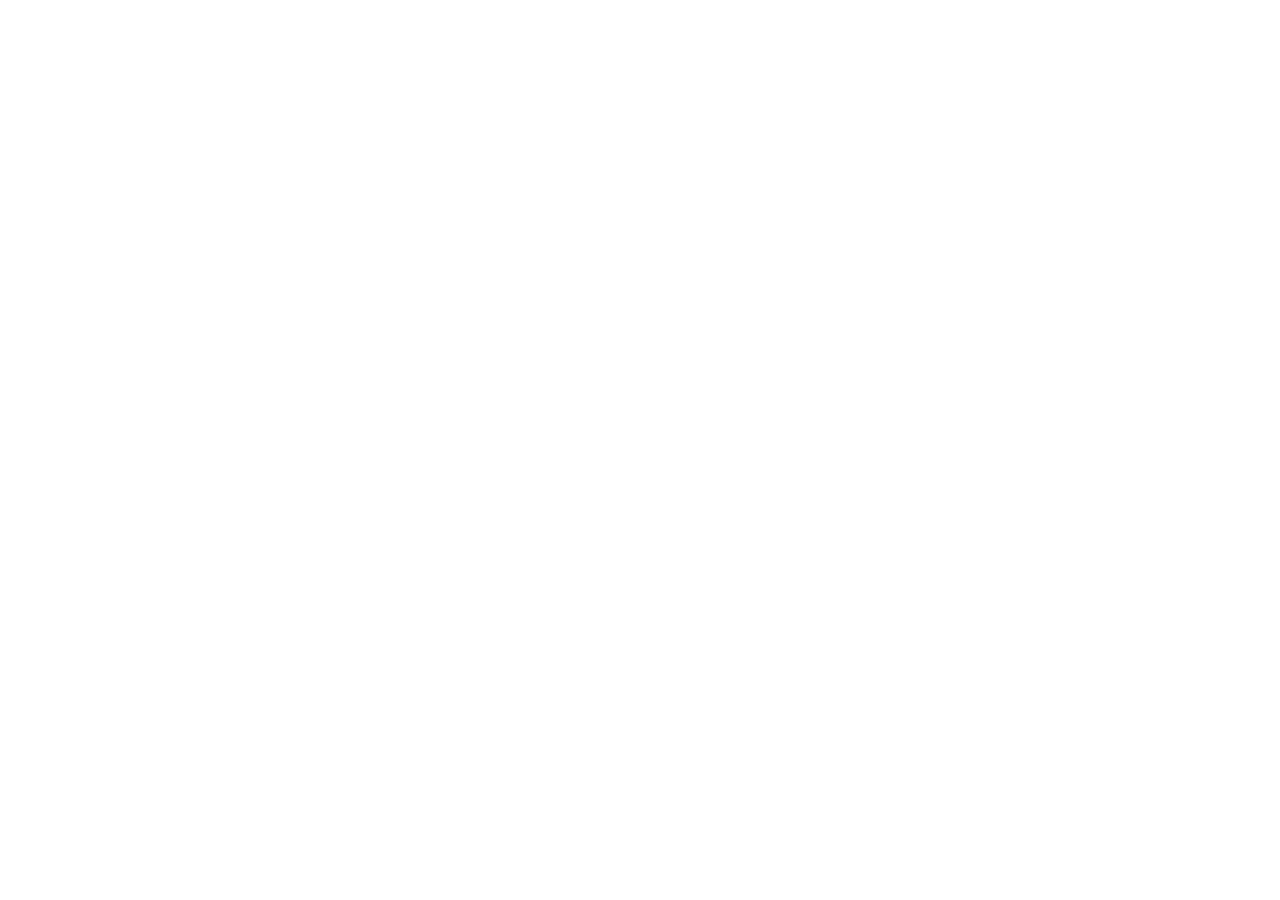
==== index.html @ 12301bc5 "add index.html" ====
<!doctype html>
    <html lang="ar" dir="rtl" class="scroll-smooth">
  <head>
    <meta charset="UTF-8" />
    <link rel="icon" type="image/svg+xml" href="/HomeLine/assets/logo-CUoxk3jf.svg" />
    <meta name="viewport" content="width=device-width, initial-scale=1.0" />
    <title>Home Line</title>
    <script type="module" crossorigin src="/HomeLine/assets/index-BanITbZs.js"></script>
    <link rel="stylesheet" crossorigin href="/HomeLine/assets/index-yZoRGIMb.css">
  </head>
  <body>
    <div id="root"></div>
  </body>
</html>
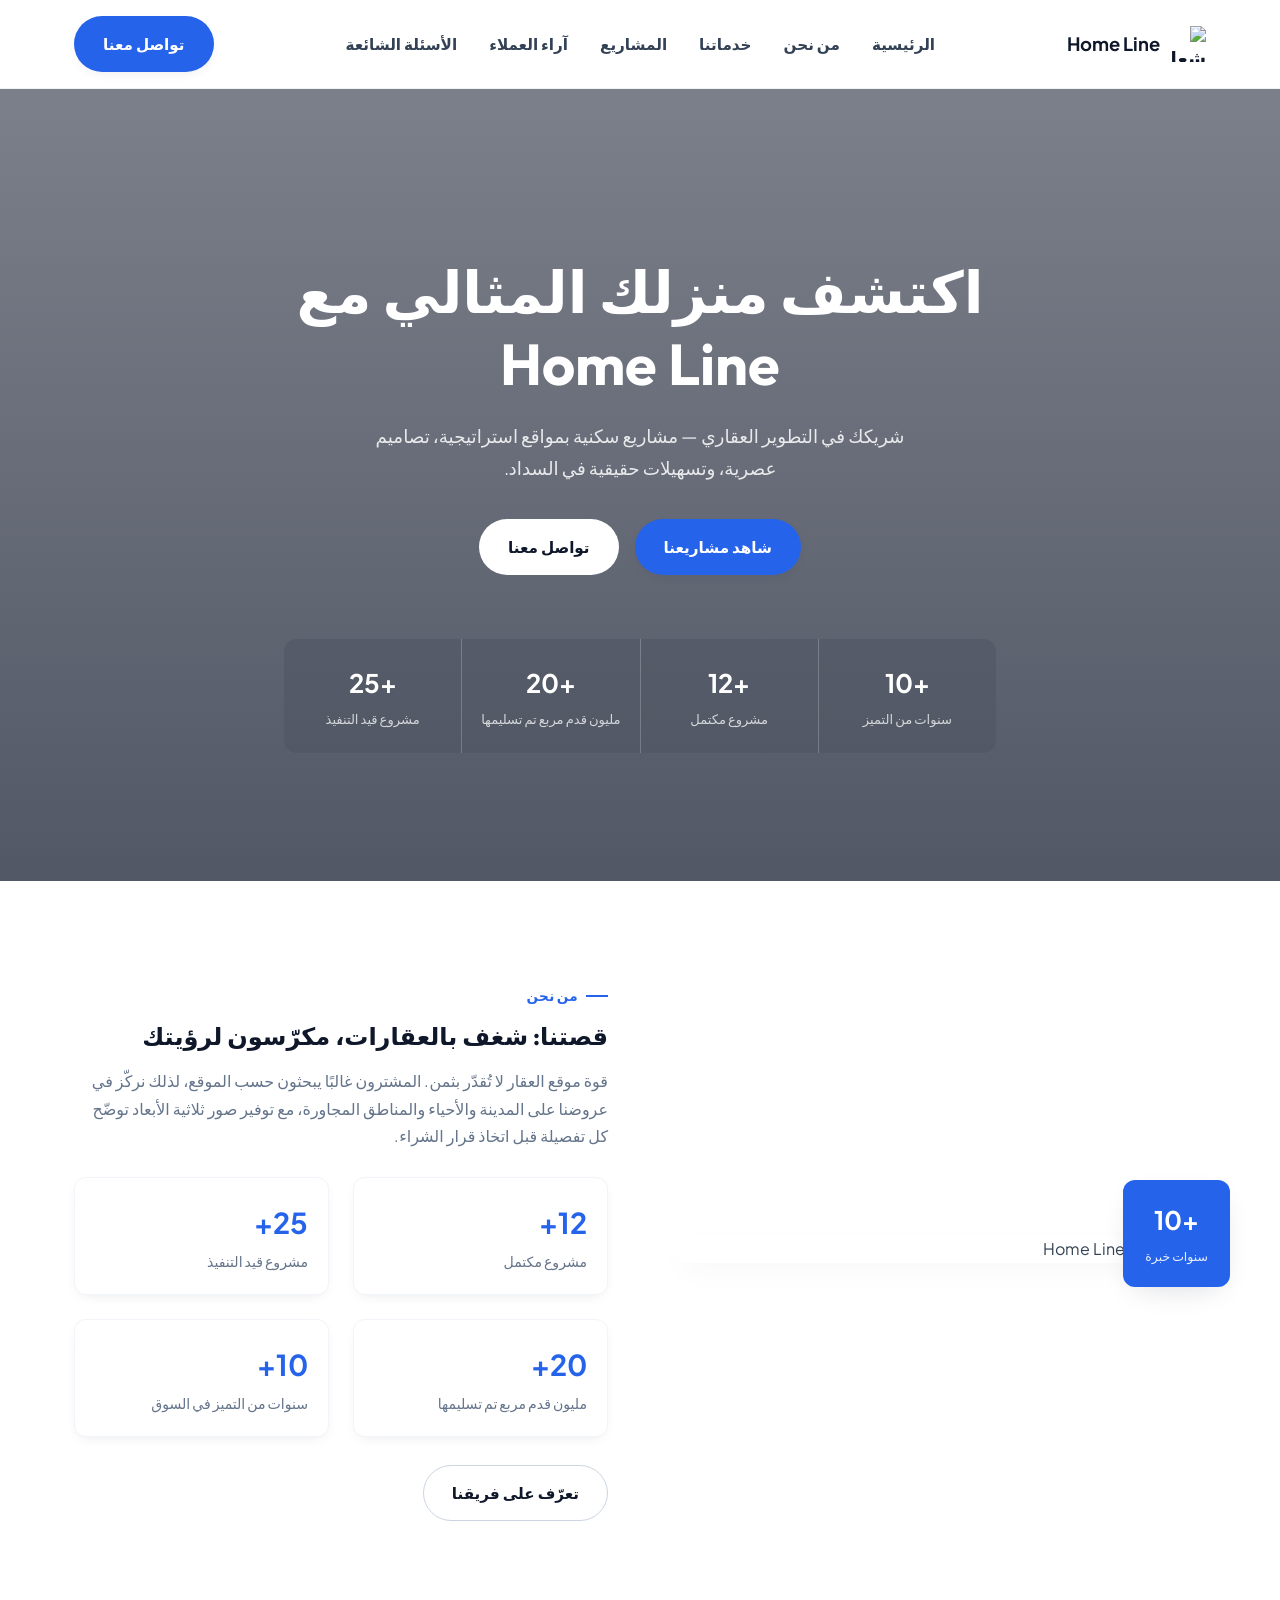
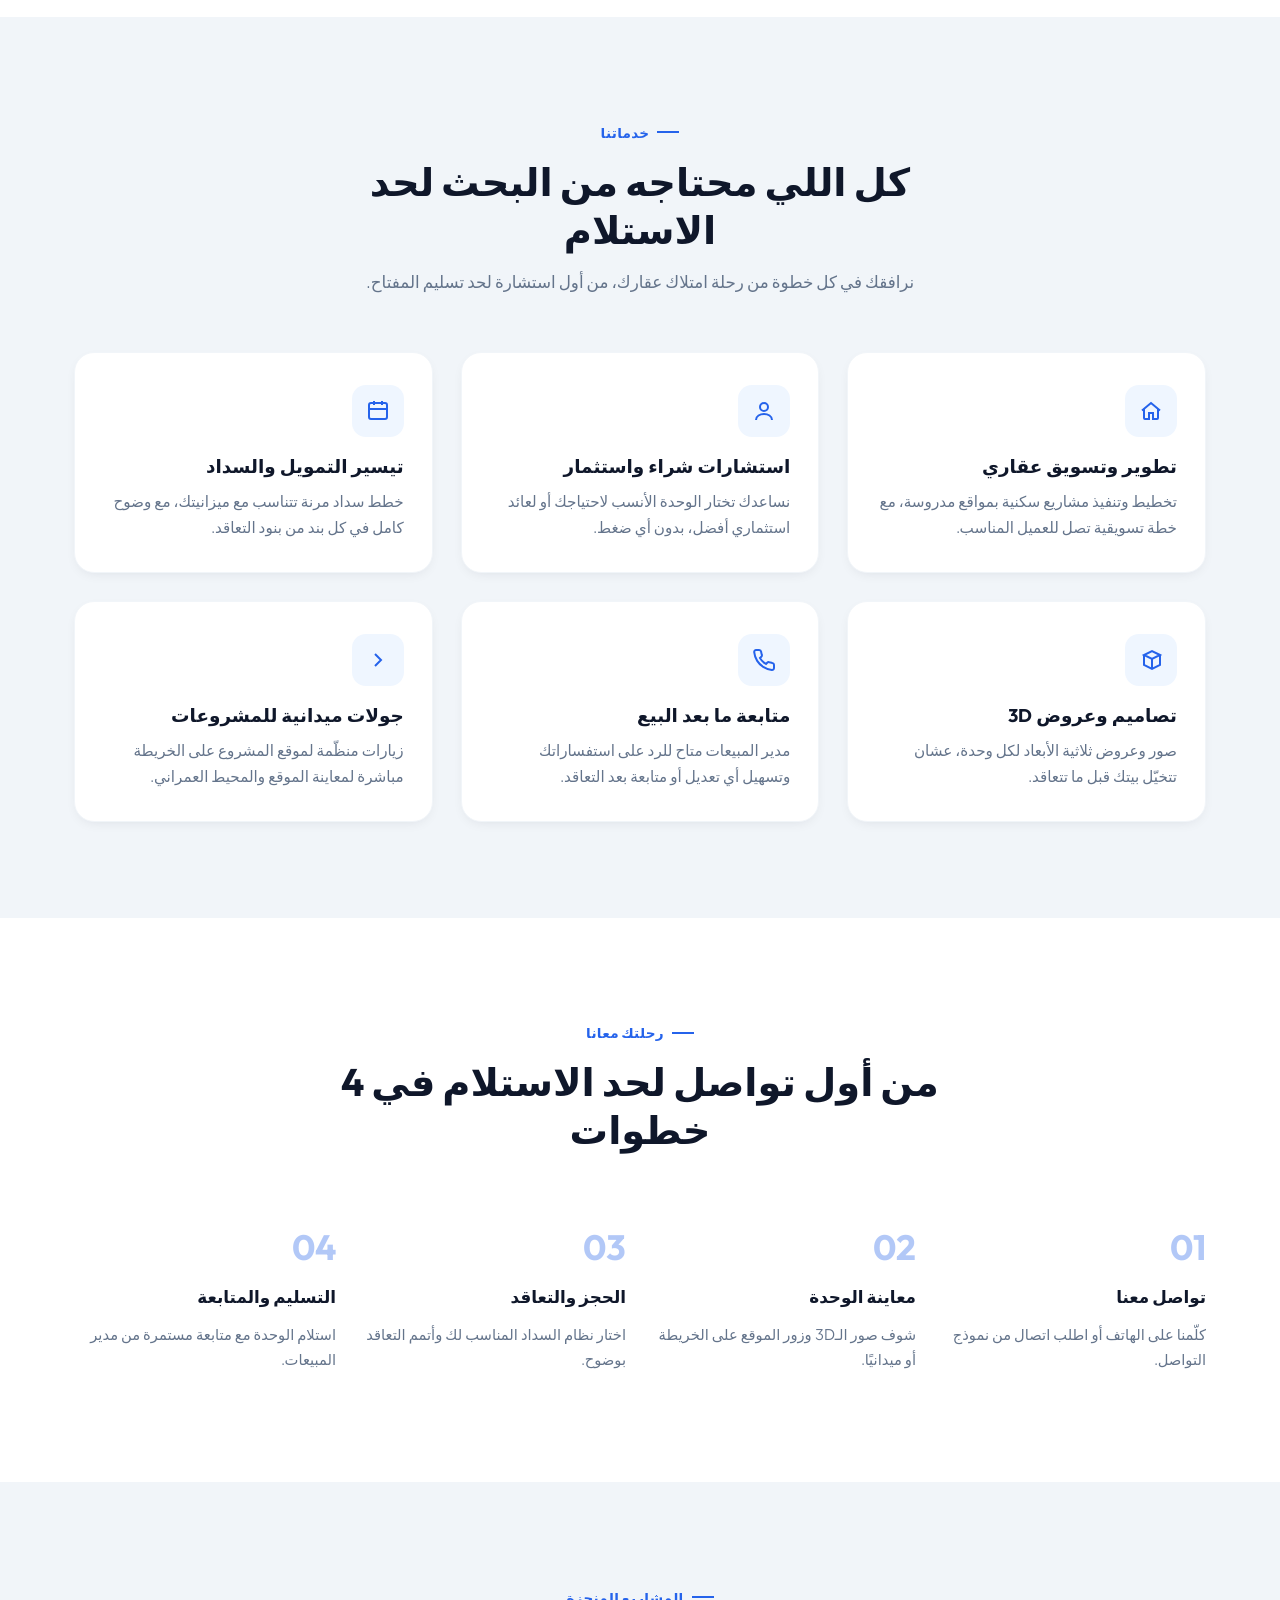
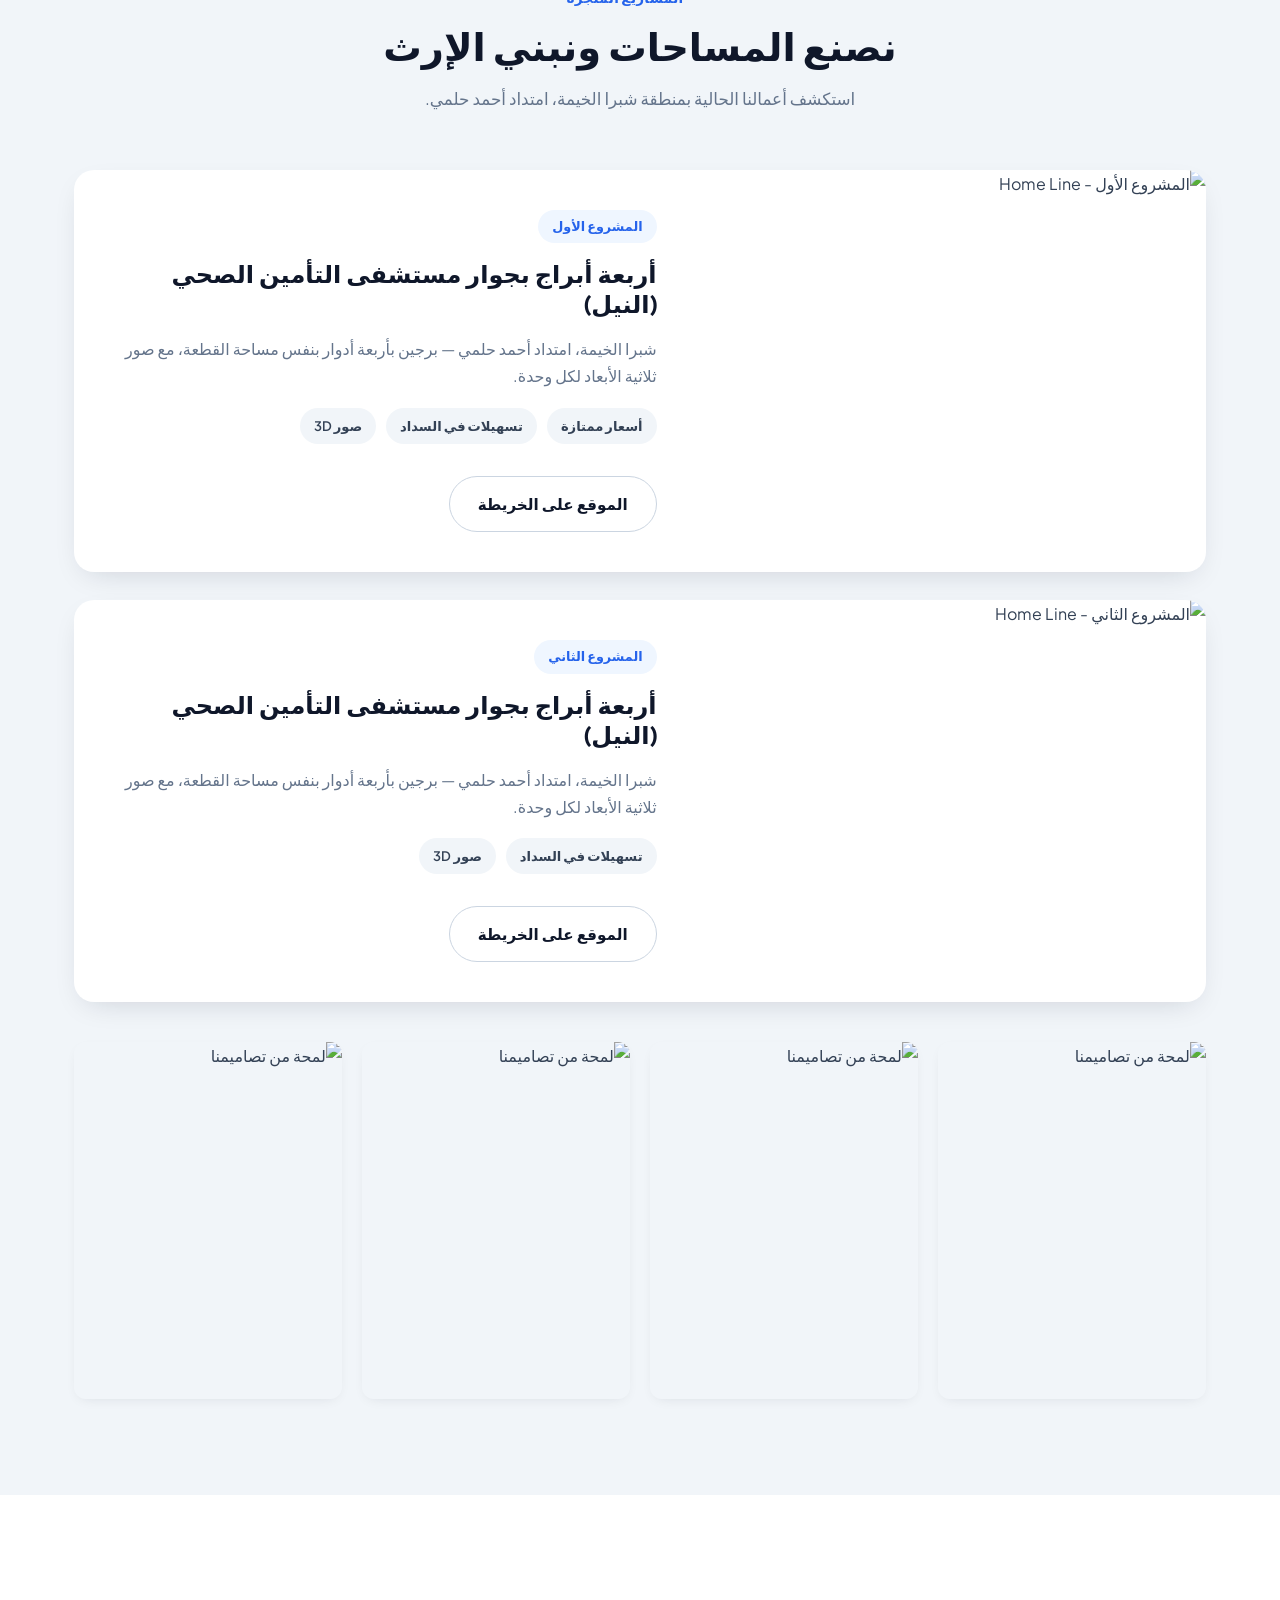
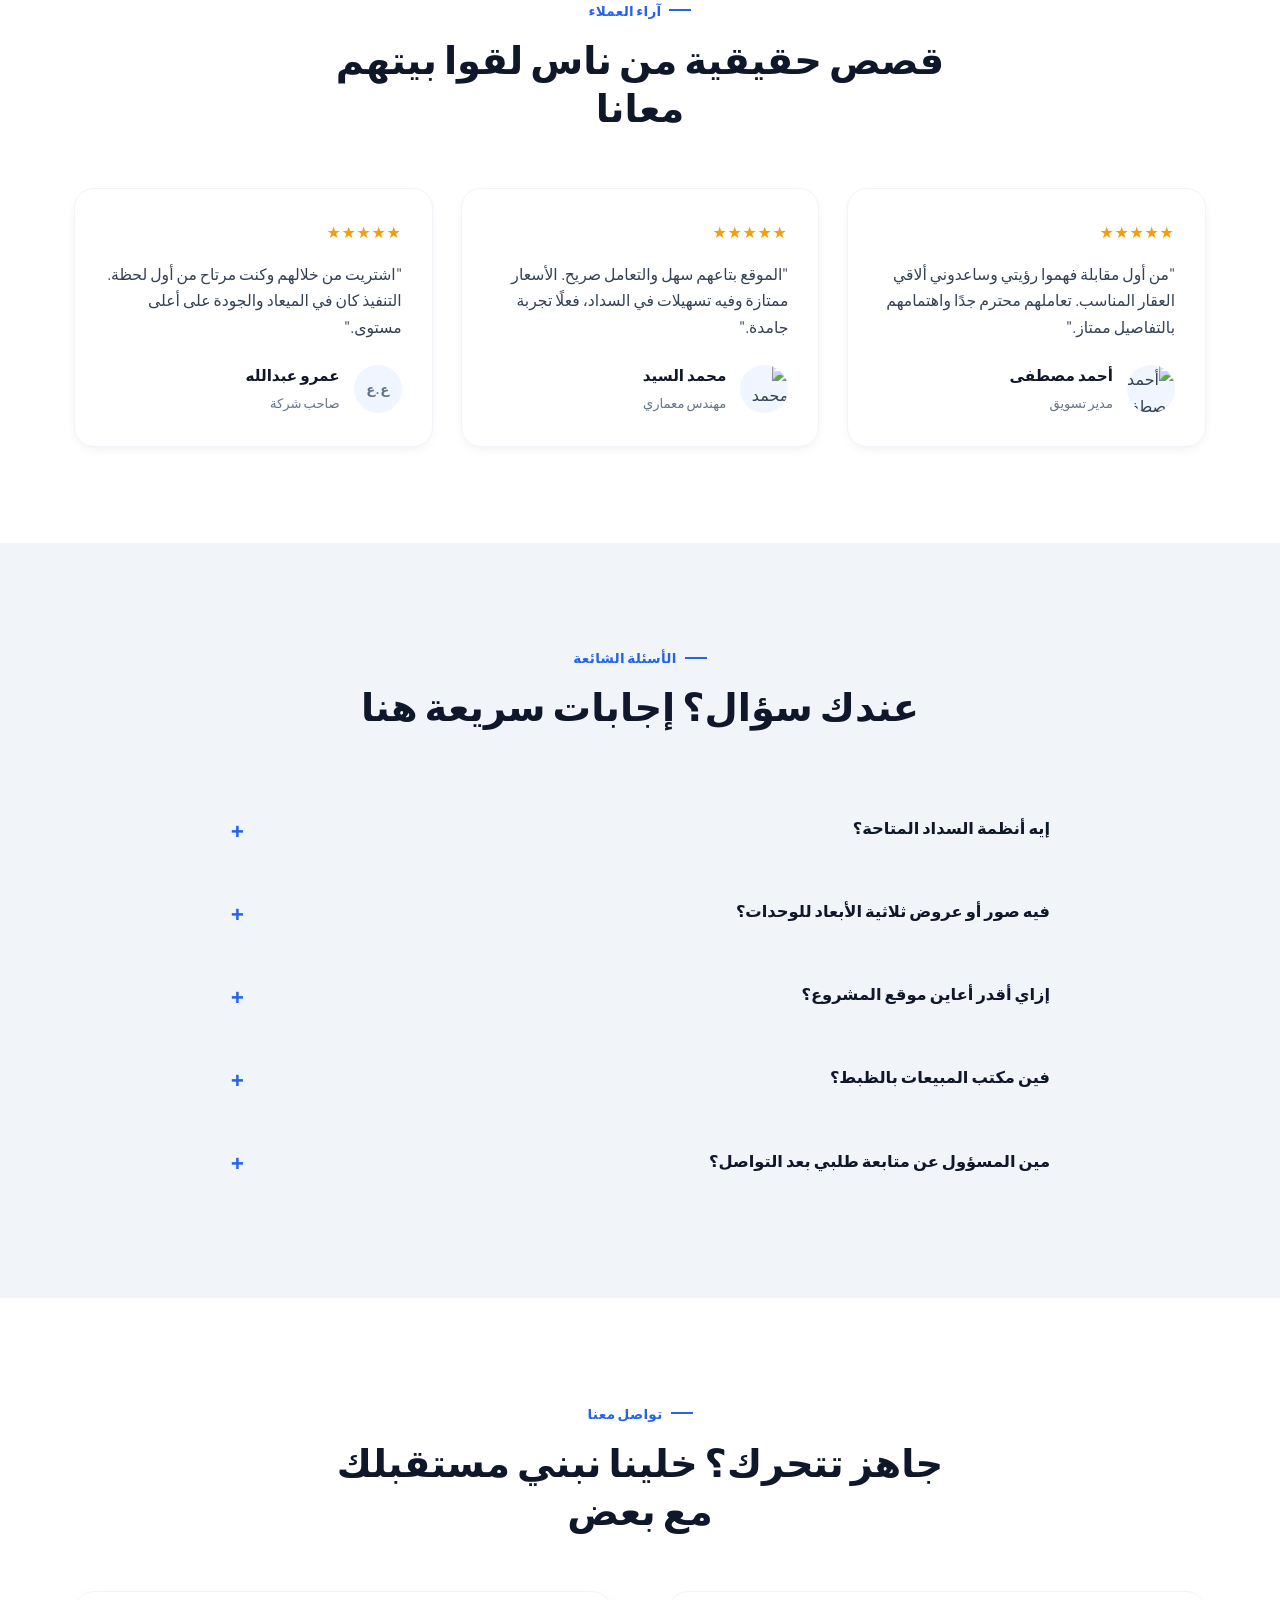
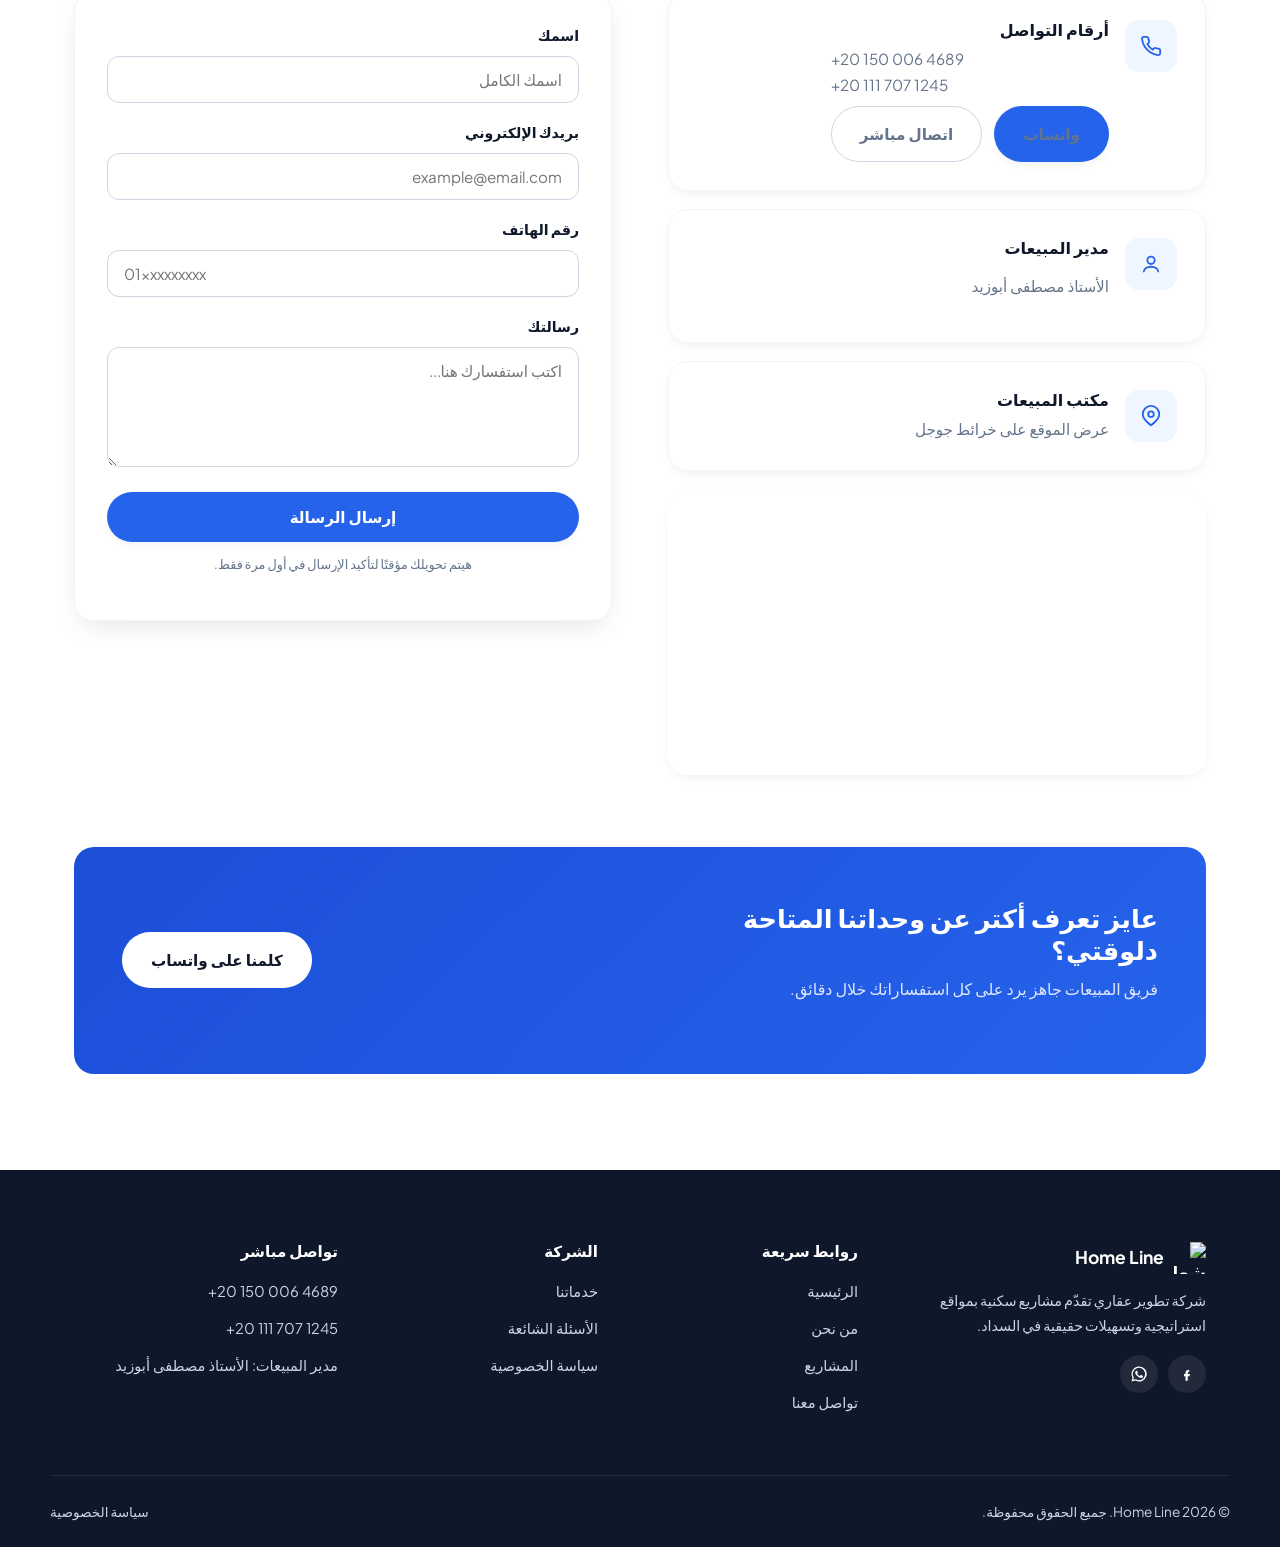
==== commit 2212b552: "تحديث الموقع: إصلاحات وإضافة محتوى شركة كامل" ====
--- a/index.html
+++ b/index.html
@@ -1,14 +1,371 @@
-<!doctype html>
-    <html lang="ar" dir="rtl" class="scroll-smooth">
-  <head>
-    <meta charset="UTF-8" />
-    <link rel="icon" type="image/svg+xml" href="/HomeLine/assets/logo-CUoxk3jf.svg" />
-    <meta name="viewport" content="width=device-width, initial-scale=1.0" />
-    <title>Home Line</title>
-    <script type="module" crossorigin src="/HomeLine/assets/index-BanITbZs.js"></script>
-    <link rel="stylesheet" crossorigin href="/HomeLine/assets/index-yZoRGIMb.css">
-  </head>
-  <body>
-    <div id="root"></div>
-  </body>
-</html>
+<!doctype html>
+<html lang="ar" dir="rtl">
+<head>
+<meta charset="UTF-8" />
+<meta name="viewport" content="width=device-width, initial-scale=1.0" />
+<title>Home Line | هوم لاين للتطوير العقاري</title>
+<meta name="description" content="Home Line شركة تطوير عقاري تقدم وحدات سكنية متميزة بمواقع استراتيجية، تسهيلات في السداد، وتصاميم ثلاثية الأبعاد. تواصل معنا اليوم لاكتشاف منزلك المثالي." />
+<meta property="og:title" content="Home Line للتطوير العقاري" />
+<meta property="og:description" content="اكتشف منزلك المثالي مع Home Line — مشاريع سكنية بمواقع مميزة وتسهيلات سداد." />
+<meta property="og:type" content="website" />
+<meta property="og:image" content="assets/hero.jpg" />
+<link rel="icon" type="image/svg+xml" href="assets/favicon.svg" />
+<link rel="preconnect" href="https://fonts.googleapis.com">
+<link rel="preconnect" href="https://fonts.gstatic.com" crossorigin>
+<link href="https://fonts.googleapis.com/css2?family=Outfit:wght@400;500;600;700&family=Plus+Jakarta+Sans:wght@400;500;600;700;800&display=swap" rel="stylesheet">
+<link rel="stylesheet" href="styles.css" />
+</head>
+<body>
+
+<header class="site-header">
+  <nav class="nav container">
+    <a href="#top" class="brand"><img src="assets/favicon.svg" alt="شعار Home Line" />Home Line</a>
+    <ul class="nav-links">
+      <li><a href="#top">الرئيسية</a></li>
+      <li><a href="#about">من نحن</a></li>
+      <li><a href="#services">خدماتنا</a></li>
+      <li><a href="#projects">المشاريع</a></li>
+      <li><a href="#testimonials">آراء العملاء</a></li>
+      <li><a href="#faq">الأسئلة الشائعة</a></li>
+    </ul>
+    <div class="nav-actions">
+      <a href="#contact" class="btn btn-primary">تواصل معنا</a>
+      <button class="nav-toggle" id="navToggle" aria-label="القائمة"><span></span><span></span><span></span></button>
+    </div>
+  </nav>
+  <div class="mobile-menu" id="mobileMenu">
+    <a href="#top">الرئيسية</a>
+    <a href="#about">من نحن</a>
+    <a href="#services">خدماتنا</a>
+    <a href="#projects">المشاريع</a>
+    <a href="#testimonials">آراء العملاء</a>
+    <a href="#faq">الأسئلة الشائعة</a>
+    <a href="#contact">تواصل معنا</a>
+  </div>
+</header>
+
+<section class="hero" id="top">
+  <div class="hero-inner">
+    <h1>اكتشف منزلك المثالي مع Home Line</h1>
+    <p>شريكك في التطوير العقاري — مشاريع سكنية بمواقع استراتيجية، تصاميم عصرية، وتسهيلات حقيقية في السداد.</p>
+    <div class="hero-actions">
+      <a href="#projects" class="btn btn-primary">شاهد مشاريعنا</a>
+      <a href="#contact" class="btn btn-white">تواصل معنا</a>
+    </div>
+    <div class="hero-stats">
+      <div><strong>+10</strong><span>سنوات من التميز</span></div>
+      <div><strong>+12</strong><span>مشروع مكتمل</span></div>
+      <div><strong>+20</strong><span>مليون قدم مربع تم تسليمها</span></div>
+      <div><strong>+25</strong><span>مشروع قيد التنفيذ</span></div>
+    </div>
+  </div>
+</section>
+
+<section class="section" id="about">
+  <div class="container about-grid">
+    <div class="about-media">
+      <img src="assets/about.jpg" alt="أحد مباني Home Line" />
+      <div class="about-badge"><strong>+10</strong><span>سنوات خبرة</span></div>
+    </div>
+    <div>
+      <div class="eyebrow">من نحن</div>
+      <h2>قصتنا: شغف بالعقارات، مكرّسون لرؤيتك</h2>
+      <p style="margin-top:16px;color:var(--ink-500)">قوة موقع العقار لا تُقدّر بثمن. المشترون غالبًا يبحثون حسب الموقع، لذلك نركّز في عروضنا على المدينة والأحياء والمناطق المجاورة، مع توفير صور ثلاثية الأبعاد توضّح كل تفصيلة قبل اتخاذ قرار الشراء.</p>
+      <div class="stat-grid">
+        <div class="stat-card"><strong>12+</strong><span>مشروع مكتمل</span></div>
+        <div class="stat-card"><strong>25+</strong><span>مشروع قيد التنفيذ</span></div>
+        <div class="stat-card"><strong>20+</strong><span>مليون قدم مربع تم تسليمها</span></div>
+        <div class="stat-card"><strong>10+</strong><span>سنوات من التميز في السوق</span></div>
+      </div>
+      <a href="#contact" class="btn btn-outline">تعرّف على فريقنا</a>
+    </div>
+  </div>
+</section>
+
+<section class="section section-alt" id="services">
+  <div class="container">
+    <div class="section-head center">
+      <div class="eyebrow" style="justify-content:center">خدماتنا</div>
+      <h2>كل اللي محتاجه من البحث لحد الاستلام</h2>
+      <p>نرافقك في كل خطوة من رحلة امتلاك عقارك، من أول استشارة لحد تسليم المفتاح.</p>
+    </div>
+    <div class="card-grid">
+      <div class="service-card">
+        <div class="icon-circle"><svg width="24" height="24" viewBox="0 0 24 24" fill="none" stroke="currentColor" stroke-width="2"><path d="M3 11.5 12 4l9 7.5"/><path d="M5 10v9a1 1 0 0 0 1 1h4v-6h4v6h4a1 1 0 0 0 1-1v-9"/></svg></div>
+        <h3>تطوير وتسويق عقاري</h3>
+        <p>تخطيط وتنفيذ مشاريع سكنية بمواقع مدروسة، مع خطة تسويقية تصل للعميل المناسب.</p>
+      </div>
+      <div class="service-card">
+        <div class="icon-circle"><svg width="24" height="24" viewBox="0 0 24 24" fill="none" stroke="currentColor" stroke-width="2"><circle cx="12" cy="8" r="4"/><path d="M4 21c0-4 4-6 8-6s8 2 8 6"/></svg></div>
+        <h3>استشارات شراء واستثمار</h3>
+        <p>نساعدك تختار الوحدة الأنسب لاحتياجك أو لعائد استثماري أفضل، بدون أي ضغط.</p>
+      </div>
+      <div class="service-card">
+        <div class="icon-circle"><svg width="24" height="24" viewBox="0 0 24 24" fill="none" stroke="currentColor" stroke-width="2"><rect x="3" y="4" width="18" height="16" rx="2"/><path d="M8 2v4M16 2v4M3 10h18"/></svg></div>
+        <h3>تيسير التمويل والسداد</h3>
+        <p>خطط سداد مرنة تتناسب مع ميزانيتك، مع وضوح كامل في كل بند من بنود التعاقد.</p>
+      </div>
+      <div class="service-card">
+        <div class="icon-circle"><svg width="24" height="24" viewBox="0 0 24 24" fill="none" stroke="currentColor" stroke-width="2"><path d="M21 7 13 3 5 7l8 4 8-4Z"/><path d="M5 7v10l8 4 8-4V7"/><path d="M13 11v10"/></svg></div>
+        <h3>تصاميم وعروض 3D</h3>
+        <p>صور وعروض ثلاثية الأبعاد لكل وحدة، عشان تتخيّل بيتك قبل ما تتعاقد.</p>
+      </div>
+      <div class="service-card">
+        <div class="icon-circle"><svg width="24" height="24" viewBox="0 0 24 24" fill="none" stroke="currentColor" stroke-width="2"><path d="M22 16.9v3a2 2 0 0 1-2.2 2 19.8 19.8 0 0 1-8.6-3 19.5 19.5 0 0 1-6-6 19.8 19.8 0 0 1-3-8.7A2 2 0 0 1 4.1 2h3a2 2 0 0 1 2 1.7c.1 1 .4 2 .7 3a2 2 0 0 1-.5 2.1L8 10a16 16 0 0 0 6 6l1.2-1.3a2 2 0 0 1 2.1-.5c1 .3 2 .5 3 .7a2 2 0 0 1 1.7 2Z"/></svg></div>
+        <h3>متابعة ما بعد البيع</h3>
+        <p>مدير المبيعات متاح للرد على استفساراتك وتسهيل أي تعديل أو متابعة بعد التعاقد.</p>
+      </div>
+      <div class="service-card">
+        <div class="icon-circle"><svg width="24" height="24" viewBox="0 0 24 24" fill="none" stroke="currentColor" stroke-width="2"><path d="m9 18 6-6-6-6"/></svg></div>
+        <h3>جولات ميدانية للمشروعات</h3>
+        <p>زيارات منظّمة لموقع المشروع على الخريطة مباشرة لمعاينة الموقع والمحيط العمراني.</p>
+      </div>
+    </div>
+  </div>
+</section>
+
+<section class="section">
+  <div class="container">
+    <div class="section-head center">
+      <div class="eyebrow" style="justify-content:center">رحلتك معانا</div>
+      <h2>من أول تواصل لحد الاستلام في 4 خطوات</h2>
+    </div>
+    <div class="process-grid">
+      <div class="process-step"><h3>تواصل معنا</h3><p>كلّمنا على الهاتف أو اطلب اتصال من نموذج التواصل.</p></div>
+      <div class="process-step"><h3>معاينة الوحدة</h3><p>شوف صور الـ3D وزور الموقع على الخريطة أو ميدانيًا.</p></div>
+      <div class="process-step"><h3>الحجز والتعاقد</h3><p>اختار نظام السداد المناسب لك وأتمم التعاقد بوضوح.</p></div>
+      <div class="process-step"><h3>التسليم والمتابعة</h3><p>استلام الوحدة مع متابعة مستمرة من مدير المبيعات.</p></div>
+    </div>
+  </div>
+</section>
+
+<section class="section section-alt" id="projects">
+  <div class="container">
+    <div class="section-head center">
+      <div class="eyebrow" style="justify-content:center">المشاريع المنجزة</div>
+      <h2>نصنع المساحات ونبني الإرث</h2>
+      <p>استكشف أعمالنا الحالية بمنطقة شبرا الخيمة، امتداد أحمد حلمي.</p>
+    </div>
+
+    <div class="project-feature">
+      <img src="assets/project-1.jpg" alt="المشروع الأول - Home Line" />
+      <div class="project-info">
+        <span class="project-tag">المشروع الأول</span>
+        <h3>أربعة أبراج بجوار مستشفى التأمين الصحي (النيل)</h3>
+        <p>شبرا الخيمة، امتداد أحمد حلمي — برجين بأربعة أدوار بنفس مساحة القطعة، مع صور ثلاثية الأبعاد لكل وحدة.</p>
+        <div class="project-badges">
+          <span>أسعار ممتازة</span>
+          <span>تسهيلات في السداد</span>
+          <span>صور 3D</span>
+        </div>
+        <a href="https://maps.app.goo.gl/p7uKnNNpdhV3RLKm6" target="_blank" rel="noopener" class="btn btn-outline">الموقع على الخريطة</a>
+      </div>
+    </div>
+
+    <div class="project-feature">
+      <img src="assets/project-2.jpg" alt="المشروع الثاني - Home Line" />
+      <div class="project-info">
+        <span class="project-tag">المشروع الثاني</span>
+        <h3>أربعة أبراج بجوار مستشفى التأمين الصحي (النيل)</h3>
+        <p>شبرا الخيمة، امتداد أحمد حلمي — برجين بأربعة أدوار بنفس مساحة القطعة، مع صور ثلاثية الأبعاد لكل وحدة.</p>
+        <div class="project-badges">
+          <span>تسهيلات في السداد</span>
+          <span>صور 3D</span>
+        </div>
+        <a href="https://maps.app.goo.gl/KWW1v3XTCN36397B8" target="_blank" rel="noopener" class="btn btn-outline">الموقع على الخريطة</a>
+      </div>
+    </div>
+
+    <div class="gallery-grid">
+      <figure><img src="assets/project-3.jpg" alt="لمحة من تصاميمنا" /></figure>
+      <figure><img src="assets/project-4.jpg" alt="لمحة من تصاميمنا" /></figure>
+      <figure><img src="assets/about.jpg" alt="لمحة من تصاميمنا" /></figure>
+      <figure><img src="assets/hero.jpg" alt="لمحة من تصاميمنا" /></figure>
+    </div>
+  </div>
+</section>
+
+<section class="section" id="testimonials">
+  <div class="container">
+    <div class="section-head center">
+      <div class="eyebrow" style="justify-content:center">آراء العملاء</div>
+      <h2>قصص حقيقية من ناس لقوا بيتهم معانا</h2>
+    </div>
+    <div class="testi-grid">
+      <div class="testi-card">
+        <div class="testi-stars">★★★★★</div>
+        <p>"من أول مقابلة فهموا رؤيتي وساعدوني ألاقي العقار المناسب. تعاملهم محترم جدًا واهتمامهم بالتفاصيل ممتاز."</p>
+        <div class="testi-person">
+          <img src="assets/avatar-1.png" alt="أحمد مصطفى" />
+          <div><strong>أحمد مصطفى</strong><span>مدير تسويق</span></div>
+        </div>
+      </div>
+      <div class="testi-card">
+        <div class="testi-stars">★★★★★</div>
+        <p>"الموقع بتاعهم سهل والتعامل صريح. الأسعار ممتازة وفيه تسهيلات في السداد، فعلًا تجربة جامدة."</p>
+        <div class="testi-person">
+          <img src="assets/avatar-2.png" alt="محمد السيد" />
+          <div><strong>محمد السيد</strong><span>مهندس معماري</span></div>
+        </div>
+      </div>
+      <div class="testi-card">
+        <div class="testi-stars">★★★★★</div>
+        <p>"اشتريت من خلالهم وكنت مرتاح من أول لحظة. التنفيذ كان في الميعاد والجودة على أعلى مستوى."</p>
+        <div class="testi-person">
+          <span class="avatar-fallback">ع.ع</span>
+          <div><strong>عمرو عبدالله</strong><span>صاحب شركة</span></div>
+        </div>
+      </div>
+    </div>
+  </div>
+</section>
+
+<section class="section section-alt" id="faq">
+  <div class="container">
+    <div class="section-head center">
+      <div class="eyebrow" style="justify-content:center">الأسئلة الشائعة</div>
+      <h2>عندك سؤال؟ إجابات سريعة هنا</h2>
+    </div>
+    <div class="faq-list">
+      <details class="faq-item">
+        <summary class="faq-q">إيه أنظمة السداد المتاحة؟<span class="plus">+</span></summary>
+        <p class="faq-a">بنوفر تسهيلات في السداد تختلف نسبتها ومدتها حسب المشروع والوحدة. تواصل مع مدير المبيعات لمعرفة التفاصيل الدقيقة لمشروعك المفضّل.</p>
+      </details>
+      <details class="faq-item">
+        <summary class="faq-q">فيه صور أو عروض ثلاثية الأبعاد للوحدات؟<span class="plus">+</span></summary>
+        <p class="faq-a">نعم، كل وحدة في مشاريعنا الحالية متوفر لها صور ثلاثية الأبعاد توضّح التصميم الداخلي والخارجي قبل الحجز.</p>
+      </details>
+      <details class="faq-item">
+        <summary class="faq-q">إزاي أقدر أعاين موقع المشروع؟<span class="plus">+</span></summary>
+        <p class="faq-a">تقدر تفتح رابط الموقع على الخريطة المرفق مع كل مشروع، أو تحدد ميعاد زيارة ميدانية من خلال مكتب المبيعات.</p>
+      </details>
+      <details class="faq-item">
+        <summary class="faq-q">فين مكتب المبيعات بالظبط؟<span class="plus">+</span></summary>
+        <p class="faq-a">موقع مكتب المبيعات متاح على الخريطة في قسم "تواصل معنا" بالأسفل، وتقدر كمان تتصل بنا مباشرة لتحديد ميعاد.</p>
+      </details>
+      <details class="faq-item">
+        <summary class="faq-q">مين المسؤول عن متابعة طلبي بعد التواصل؟<span class="plus">+</span></summary>
+        <p class="faq-a">الأستاذ مصطفى أبوزيد، مدير المبيعات، هيكون على تواصل مباشر معاك من أول استفسار لحد التسليم.</p>
+      </details>
+    </div>
+  </div>
+</section>
+
+<section class="section" id="contact">
+  <div class="container">
+    <div class="section-head center">
+      <div class="eyebrow" style="justify-content:center">تواصل معنا</div>
+      <h2>جاهز تتحرك؟ خلينا نبني مستقبلك مع بعض</h2>
+    </div>
+    <div class="contact-grid">
+      <div>
+        <div class="contact-card">
+          <div class="icon-circle"><svg width="22" height="22" viewBox="0 0 24 24" fill="none" stroke="currentColor" stroke-width="2"><path d="M22 16.9v3a2 2 0 0 1-2.2 2 19.8 19.8 0 0 1-8.6-3 19.5 19.5 0 0 1-6-6 19.8 19.8 0 0 1-3-8.7A2 2 0 0 1 4.1 2h3a2 2 0 0 1 2 1.7c.1 1 .4 2 .7 3a2 2 0 0 1-.5 2.1L8 10a16 16 0 0 0 6 6l1.2-1.3a2 2 0 0 1 2.1-.5c1 .3 2 .5 3 .7a2 2 0 0 1 1.7 2Z"/></svg></div>
+          <div>
+            <h4>أرقام التواصل</h4>
+            <a href="tel:+201500064689" dir="ltr">+20 150 006 4689</a>
+            <a href="tel:+201117071245" dir="ltr">+20 111 707 1245</a>
+            <div class="contact-cta">
+              <a class="btn btn-primary" href="https://wa.me/201500064689" target="_blank" rel="noopener">واتساب</a>
+              <a class="btn btn-outline" href="tel:+201500064689">اتصال مباشر</a>
+            </div>
+          </div>
+        </div>
+        <div class="contact-card">
+          <div class="icon-circle"><svg width="22" height="22" viewBox="0 0 24 24" fill="none" stroke="currentColor" stroke-width="2"><circle cx="12" cy="8" r="4"/><path d="M4 21c0-4 4-6 8-6s8 2 8 6"/></svg></div>
+          <div>
+            <h4>مدير المبيعات</h4>
+            <p>الأستاذ مصطفى أبوزيد</p>
+          </div>
+        </div>
+        <div class="contact-card">
+          <div class="icon-circle"><svg width="22" height="22" viewBox="0 0 24 24" fill="none" stroke="currentColor" stroke-width="2"><path d="M21 10c0 6-9 12-9 12s-9-6-9-12a9 9 0 0 1 18 0Z"/><circle cx="12" cy="10" r="3"/></svg></div>
+          <div>
+            <h4>مكتب المبيعات</h4>
+            <a href="https://maps.app.goo.gl/fG697gmcEWiPAL4h6" target="_blank" rel="noopener">عرض الموقع على خرائط جوجل</a>
+          </div>
+        </div>
+        <div class="map-embed">
+          <iframe src="https://maps.google.com/maps?q=%D9%85%D9%83%D8%AA%D8%A8%20%D9%85%D8%A8%D9%8A%D8%B9%D8%A7%D8%AA%20Home%20Line%2C%20%D8%B4%D8%A8%D8%B1%D8%A7%20%D8%A7%D9%84%D8%AE%D9%8A%D9%85%D8%A9&t=&z=14&ie=UTF8&iwloc=&output=embed" loading="lazy" referrerpolicy="no-referrer-when-downgrade" title="موقع مكتب المبيعات"></iframe>
+        </div>
+      </div>
+
+      <form class="contact-form" id="contactForm" action="https://formsubmit.co/sammialdin@gmail.com" method="POST">
+        <input type="hidden" name="_subject" value="رسالة جديدة من موقع Home Line" />
+        <input type="hidden" name="_captcha" value="false" />
+        <div class="form-field">
+          <label for="name">اسمك</label>
+          <input id="name" name="name" type="text" placeholder="اسمك الكامل" required />
+        </div>
+        <div class="form-field">
+          <label for="email">بريدك الإلكتروني</label>
+          <input id="email" name="email" type="email" placeholder="example@email.com" required />
+        </div>
+        <div class="form-field">
+          <label for="phone">رقم الهاتف</label>
+          <input id="phone" name="phone" type="tel" placeholder="01xxxxxxxxx" />
+        </div>
+        <div class="form-field">
+          <label for="message">رسالتك</label>
+          <textarea id="message" name="message" placeholder="اكتب استفسارك هنا..." required></textarea>
+        </div>
+        <button type="submit" class="btn btn-primary btn-block">إرسال الرسالة</button>
+        <p style="font-size:.8rem;color:var(--ink-500);margin-top:12px;text-align:center">هيتم تحويلك مؤقتًا لتأكيد الإرسال في أول مرة فقط.</p>
+      </form>
+    </div>
+
+    <div class="cta-banner" style="margin-top:72px">
+      <div>
+        <h3>عايز تعرف أكتر عن وحداتنا المتاحة دلوقتي؟</h3>
+        <p>فريق المبيعات جاهز يرد على كل استفساراتك خلال دقائق.</p>
+      </div>
+      <a href="https://wa.me/201500064689" target="_blank" rel="noopener" class="btn btn-white">كلمنا على واتساب</a>
+    </div>
+  </div>
+</section>
+
+<footer class="site-footer">
+  <div class="container footer-grid">
+    <div>
+      <div class="footer-brand"><img src="assets/favicon.svg" alt="شعار Home Line" />Home Line</div>
+      <p style="font-size:.9rem;max-width:280px">شركة تطوير عقاري تقدّم مشاريع سكنية بمواقع استراتيجية وتسهيلات حقيقية في السداد.</p>
+      <div class="footer-social" aria-label="تابعنا">
+        <a href="https://www.facebook.com/" target="_blank" rel="noopener" aria-label="فيسبوك"><svg width="18" height="18" viewBox="0 0 24 24" fill="currentColor"><path d="M13.5 9H15V6.5h-1.5C11.6 6.5 10 8.1 10 10.2V12H8v3h2v6h3v-6h2.2l.8-3H13v-1.3c0-.5.4-.7.5-.7Z"/></svg></a>
+        <a href="https://wa.me/201500064689" target="_blank" rel="noopener" aria-label="واتساب"><svg width="18" height="18" viewBox="0 0 24 24" fill="currentColor"><path d="M12 2a10 10 0 0 0-8.6 15L2 22l5.2-1.4A10 10 0 1 0 12 2Zm0 18.2a8.2 8.2 0 0 1-4.2-1.1l-.3-.2-3.1.8.8-3-.2-.3A8.2 8.2 0 1 1 12 20.2Zm4.5-6.1c-.2-.1-1.5-.7-1.7-.8-.2-.1-.4-.1-.6.1-.2.2-.7.8-.8 1-.1.2-.3.2-.5.1-.2-.1-1-.4-1.9-1.2-.7-.6-1.2-1.4-1.3-1.6-.1-.2 0-.4.1-.5l.4-.5c.1-.1.2-.3.2-.4.1-.2 0-.3 0-.4l-.7-1.7c-.2-.4-.4-.4-.6-.4h-.5c-.2 0-.5.1-.7.3-.2.2-.9.9-.9 2.1 0 1.2.9 2.4 1 2.6.1.2 1.8 2.8 4.4 3.8.6.3 1.1.4 1.5.5.6.2 1.2.2 1.6.1.5-.1 1.5-.6 1.7-1.2.2-.6.2-1.1.1-1.2-.1-.1-.2-.2-.4-.3Z"/></svg></a>
+      </div>
+    </div>
+    <div>
+      <h4>روابط سريعة</h4>
+      <ul>
+        <li><a href="#top">الرئيسية</a></li>
+        <li><a href="#about">من نحن</a></li>
+        <li><a href="#projects">المشاريع</a></li>
+        <li><a href="#contact">تواصل معنا</a></li>
+      </ul>
+    </div>
+    <div>
+      <h4>الشركة</h4>
+      <ul>
+        <li><a href="#services">خدماتنا</a></li>
+        <li><a href="#faq">الأسئلة الشائعة</a></li>
+        <li><a href="privacy.html">سياسة الخصوصية</a></li>
+      </ul>
+    </div>
+    <div>
+      <h4>تواصل مباشر</h4>
+      <ul>
+        <li><a href="tel:+201500064689" dir="ltr">+20 150 006 4689</a></li>
+        <li><a href="tel:+201117071245" dir="ltr">+20 111 707 1245</a></li>
+        <li>مدير المبيعات: الأستاذ مصطفى أبوزيد</li>
+      </ul>
+    </div>
+  </div>
+  <div class="container footer-bottom">
+    <span>© <span id="year"></span> Home Line. جميع الحقوق محفوظة.</span>
+    <a href="privacy.html">سياسة الخصوصية</a>
+  </div>
+</footer>
+
+<script src="script.js"></script>
+</body>
+</html>
--- a/styles.css
+++ b/styles.css
@@ -0,0 +1,250 @@
+/* Home Line — company site styles */
+:root{
+  --blue-600:#2563eb;
+  --blue-700:#1d4ed8;
+  --blue-50:#eff6ff;
+  --ink-900:#0f172a;
+  --ink-700:#334155;
+  --ink-500:#64748b;
+  --ink-300:#cbd5e1;
+  --ink-100:#f1f5f9;
+  --white:#ffffff;
+  --radius-lg:1.25rem;
+  --radius-md:.75rem;
+  --shadow-md:0 10px 30px -12px rgba(15,23,42,.18);
+  --shadow-sm:0 4px 14px -6px rgba(15,23,42,.12);
+  --max:1180px;
+}
+*,*::before,*::after{box-sizing:border-box}
+html{scroll-behavior:smooth}
+body{
+  margin:0;
+  font-family:"Plus Jakarta Sans","Outfit",system-ui,sans-serif;
+  color:var(--ink-700);
+  background:var(--white);
+  line-height:1.7;
+  -webkit-font-smoothing:antialiased;
+}
+h1,h2,h3,h4{
+  font-family:"Outfit","Plus Jakarta Sans",system-ui,sans-serif;
+  color:var(--ink-900);
+  margin:0;
+  line-height:1.25;
+}
+img{max-width:100%;display:block}
+a{color:inherit;text-decoration:none}
+ul{margin:0;padding:0;list-style:none}
+button{font-family:inherit;cursor:pointer}
+.container{max-width:var(--max);margin:0 auto;padding:0 24px}
+.section{padding:96px 0}
+.section-alt{background:var(--ink-100)}
+.eyebrow{
+  display:inline-flex;align-items:center;gap:8px;
+  color:var(--blue-600);font-weight:700;font-size:.85rem;
+  letter-spacing:.02em;margin-bottom:14px;
+}
+.eyebrow::before{content:"";width:22px;height:2px;background:var(--blue-600);display:inline-block}
+.section-head{max-width:620px;margin-bottom:56px}
+.section-head.center{margin-inline:auto;text-align:center}
+.section-head h2{font-size:clamp(1.8rem,3vw,2.5rem);font-weight:700}
+.section-head p{margin-top:14px;color:var(--ink-500);font-size:1.05rem}
+
+/* Buttons */
+.btn{
+  display:inline-flex;align-items:center;justify-content:center;gap:8px;
+  padding:14px 28px;border-radius:999px;font-weight:600;font-size:.95rem;
+  border:1px solid transparent;transition:transform .15s ease, box-shadow .15s ease, background .15s ease;
+  white-space:nowrap;
+}
+.btn:active{transform:scale(.98)}
+.btn-primary{background:var(--blue-600);color:#fff;box-shadow:var(--shadow-sm)}
+.btn-primary:hover{background:var(--blue-700)}
+.btn-outline{background:transparent;border-color:var(--ink-300);color:var(--ink-900)}
+.btn-outline:hover{border-color:var(--ink-900)}
+.btn-white{background:#fff;color:var(--ink-900)}
+.btn-white:hover{background:var(--ink-100)}
+.btn-block{width:100%}
+
+/* Header */
+.site-header{
+  position:sticky;top:0;z-index:50;
+  background:rgba(255,255,255,.85);backdrop-filter:blur(10px);
+  border-bottom:1px solid rgba(15,23,42,.06);
+}
+.nav{display:flex;align-items:center;justify-content:space-between;padding:16px 24px}
+.brand{display:flex;align-items:center;gap:10px;font-weight:700;font-size:1.15rem;color:var(--ink-900)}
+.brand img{width:36px;height:36px}
+.nav-links{display:flex;align-items:center;gap:32px}
+.nav-links a{font-weight:600;font-size:.95rem;color:var(--ink-700)}
+.nav-links a:hover{color:var(--blue-600)}
+.nav-actions{display:flex;align-items:center;gap:14px}
+.nav-toggle{display:none;background:none;border:none;padding:8px}
+.nav-toggle span{display:block;width:24px;height:2px;background:var(--ink-900);margin:5px 0;border-radius:2px}
+
+/* Hero */
+.hero{
+  position:relative;min-height:88vh;display:flex;align-items:center;
+  background:linear-gradient(180deg,rgba(15,23,42,.55),rgba(15,23,42,.72)),url("assets/hero.jpg") center/cover no-repeat;
+  color:#fff;text-align:center;
+}
+.hero-inner{max-width:760px;margin:0 auto;padding:120px 24px 80px}
+.hero h1{font-size:clamp(2.2rem,5vw,3.6rem);font-weight:700;color:#fff}
+.hero p{margin-top:20px;font-size:1.15rem;color:rgba(255,255,255,.85);max-width:560px;margin-inline:auto}
+.hero-actions{display:flex;gap:16px;justify-content:center;margin-top:36px;flex-wrap:wrap}
+.hero-stats{
+  display:grid;grid-template-columns:repeat(4,1fr);gap:1px;
+  background:rgba(255,255,255,.18);margin-top:64px;border-radius:var(--radius-md);overflow:hidden;
+}
+.hero-stats div{background:rgba(15,23,42,.35);padding:22px 10px;text-align:center}
+.hero-stats strong{display:block;font-size:1.6rem;font-weight:700;color:#fff}
+.hero-stats span{font-size:.82rem;color:rgba(255,255,255,.75)}
+
+/* About */
+.about-grid{display:grid;grid-template-columns:1fr 1fr;gap:64px;align-items:center}
+.about-media{position:relative}
+.about-media img{border-radius:var(--radius-lg);box-shadow:var(--shadow-md)}
+.about-badge{
+  position:absolute;bottom:-24px;inset-inline-start:-24px;background:var(--blue-600);color:#fff;
+  padding:18px 22px;border-radius:var(--radius-md);box-shadow:var(--shadow-md);text-align:center;
+}
+.about-badge strong{display:block;font-size:1.6rem}
+.about-badge span{font-size:.78rem;opacity:.9}
+.stat-grid{display:grid;grid-template-columns:repeat(2,1fr);gap:24px;margin:28px 0}
+.stat-card{background:#fff;border:1px solid var(--ink-100);border-radius:var(--radius-md);padding:20px;box-shadow:var(--shadow-sm)}
+.stat-card strong{display:block;font-size:1.8rem;color:var(--blue-600);font-weight:700}
+.stat-card span{font-size:.88rem;color:var(--ink-500)}
+
+/* Services */
+.card-grid{display:grid;grid-template-columns:repeat(3,1fr);gap:28px}
+.service-card{
+  background:#fff;border:1px solid var(--ink-100);border-radius:var(--radius-lg);
+  padding:32px 28px;box-shadow:var(--shadow-sm);transition:transform .2s ease, box-shadow .2s ease;
+}
+.service-card:hover{transform:translateY(-4px);box-shadow:var(--shadow-md)}
+.icon-circle{
+  width:52px;height:52px;border-radius:14px;background:var(--blue-50);color:var(--blue-600);
+  display:flex;align-items:center;justify-content:center;margin-bottom:18px;
+}
+.service-card h3{font-size:1.15rem;margin-bottom:10px}
+.service-card p{font-size:.95rem;color:var(--ink-500);margin:0}
+
+/* Process */
+.process-grid{display:grid;grid-template-columns:repeat(4,1fr);gap:28px;counter-reset:step}
+.process-step{position:relative;padding-top:8px}
+.process-step::before{
+  counter-increment:step;content:counter(step,decimal-leading-zero);
+  font-family:"Outfit",sans-serif;font-size:2.2rem;font-weight:700;color:var(--blue-600);opacity:.35;
+}
+.process-step h3{margin-top:8px;font-size:1.05rem}
+.process-step p{font-size:.92rem;color:var(--ink-500)}
+
+/* Projects */
+.project-feature{
+  display:grid;grid-template-columns:.9fr 1.1fr;gap:0;border-radius:var(--radius-lg);overflow:hidden;
+  box-shadow:var(--shadow-md);margin-bottom:28px;background:#fff;
+}
+.project-feature img{width:100%;height:100%;object-fit:cover;min-height:320px}
+.project-info{padding:40px}
+.project-tag{display:inline-block;background:var(--blue-50);color:var(--blue-600);font-weight:700;font-size:.8rem;padding:6px 14px;border-radius:999px;margin-bottom:16px}
+.project-info h3{font-size:1.5rem;margin-bottom:12px}
+.project-info p{color:var(--ink-500);margin-bottom:8px}
+.project-badges{display:flex;gap:10px;flex-wrap:wrap;margin:18px 0}
+.project-badges span{background:var(--ink-100);color:var(--ink-700);font-size:.82rem;font-weight:600;padding:7px 14px;border-radius:999px}
+.project-info .btn{margin-top:14px}
+
+.gallery-grid{display:grid;grid-template-columns:repeat(4,1fr);gap:20px;margin-top:40px}
+.gallery-grid figure{margin:0;border-radius:var(--radius-md);overflow:hidden;box-shadow:var(--shadow-sm);aspect-ratio:3/4}
+.gallery-grid img{width:100%;height:100%;object-fit:cover}
+
+/* Testimonials */
+.testi-grid{display:grid;grid-template-columns:repeat(3,1fr);gap:28px}
+.testi-card{background:#fff;border:1px solid var(--ink-100);border-radius:var(--radius-lg);padding:30px;box-shadow:var(--shadow-sm)}
+.testi-stars{color:#f59e0b;font-size:.95rem;margin-bottom:14px;letter-spacing:2px}
+.testi-card p{color:var(--ink-700);margin-bottom:22px;font-size:.98rem}
+.testi-person{display:flex;align-items:center;gap:14px}
+.testi-person img,.avatar-fallback{width:48px;height:48px;border-radius:999px;object-fit:cover;background:var(--blue-50)}
+.avatar-fallback{display:flex;align-items:center;justify-content:center;color:var(--blue-600);font-weight:700}
+.testi-person strong{display:block;font-size:.95rem;color:var(--ink-900)}
+.testi-person span{font-size:.82rem;color:var(--ink-500)}
+
+/* FAQ */
+.faq-list{max-width:820px;margin:0 auto}
+.faq-item{border-bottom:1px solid var(--ink-100);padding:22px 0}
+.faq-q{display:flex;align-items:center;justify-content:space-between;gap:16px;cursor:pointer;font-weight:700;color:var(--ink-900);font-size:1.02rem}
+.faq-q .plus{font-size:1.4rem;color:var(--blue-600);transition:transform .2s ease;flex:none}
+.faq-item[open] .plus{transform:rotate(45deg)}
+.faq-a{color:var(--ink-500);margin-top:14px;font-size:.96rem}
+summary{list-style:none}
+summary::-webkit-details-marker{display:none}
+
+/* Contact */
+.contact-grid{display:grid;grid-template-columns:1fr 1fr;gap:56px;align-items:start}
+.contact-card{background:#fff;border:1px solid var(--ink-100);border-radius:var(--radius-lg);padding:28px;box-shadow:var(--shadow-sm);display:flex;gap:16px;align-items:flex-start;margin-bottom:18px}
+.contact-card .icon-circle{margin:0;flex:none}
+.contact-card h4{font-size:1rem;margin-bottom:6px}
+.contact-card p,.contact-card a{color:var(--ink-500);font-size:.95rem;display:block}
+.contact-card a:hover{color:var(--blue-600)}
+.contact-cta{display:flex;gap:12px;flex-wrap:wrap;margin-top:8px}
+.form-field{margin-bottom:18px}
+.form-field label{display:block;font-weight:600;font-size:.88rem;margin-bottom:8px;color:var(--ink-900)}
+.form-field input,.form-field textarea{
+  width:100%;border:1px solid var(--ink-300);border-radius:var(--radius-md);
+  padding:13px 16px;font-family:inherit;font-size:.95rem;background:#fff;
+}
+.form-field textarea{min-height:120px;resize:vertical}
+.form-field input:focus,.form-field textarea:focus{outline:2px solid var(--blue-600);outline-offset:1px}
+.contact-form{background:#fff;border:1px solid var(--ink-100);border-radius:var(--radius-lg);padding:32px;box-shadow:var(--shadow-md)}
+.map-embed{border-radius:var(--radius-lg);overflow:hidden;box-shadow:var(--shadow-sm);margin-top:24px}
+.map-embed iframe{display:block;width:100%;height:280px;border:0}
+
+/* CTA banner */
+.cta-banner{
+  background:linear-gradient(135deg,var(--blue-700),var(--blue-600));
+  border-radius:var(--radius-lg);padding:56px 48px;color:#fff;
+  display:flex;align-items:center;justify-content:space-between;gap:24px;flex-wrap:wrap;
+}
+.cta-banner h3{color:#fff;font-size:1.6rem;max-width:480px}
+.cta-banner p{color:rgba(255,255,255,.85);margin-top:8px}
+
+/* Footer */
+.site-footer{background:var(--ink-900);color:var(--ink-300);padding-top:72px}
+.footer-grid{display:grid;grid-template-columns:1.4fr 1fr 1fr 1.2fr;gap:40px;padding-bottom:48px;border-bottom:1px solid rgba(255,255,255,.08)}
+.footer-brand{display:flex;align-items:center;gap:10px;font-weight:700;font-size:1.1rem;color:#fff;margin-bottom:14px}
+.footer-brand img{width:32px;height:32px}
+.footer-grid h4{color:#fff;font-size:.95rem;margin-bottom:18px}
+.footer-grid li{margin-bottom:12px;font-size:.92rem}
+.footer-grid a:hover{color:#fff}
+.footer-social{display:flex;gap:10px;margin-top:18px}
+.footer-social a{
+  width:38px;height:38px;border-radius:999px;background:rgba(255,255,255,.08);
+  display:flex;align-items:center;justify-content:center;color:#fff;
+}
+.footer-social a:hover{background:var(--blue-600)}
+.footer-bottom{display:flex;justify-content:space-between;align-items:center;padding:24px 0;font-size:.85rem;flex-wrap:wrap;gap:10px}
+.footer-bottom a:hover{color:#fff}
+
+/* Mobile menu */
+.mobile-menu{display:none;flex-direction:column;gap:4px;padding:12px 24px 20px;border-top:1px solid rgba(15,23,42,.06);background:#fff}
+.mobile-menu a,.mobile-menu button{padding:12px 4px;font-weight:600;border:none;background:none;text-align:start;font-size:1rem}
+.mobile-menu.open{display:flex}
+
+@media (max-width:980px){
+  .about-grid,.contact-grid{grid-template-columns:1fr}
+  .card-grid{grid-template-columns:repeat(2,1fr)}
+  .process-grid{grid-template-columns:repeat(2,1fr)}
+  .testi-grid{grid-template-columns:1fr}
+  .project-feature{grid-template-columns:1fr}
+  .project-feature img{min-height:240px}
+  .gallery-grid{grid-template-columns:repeat(2,1fr)}
+  .footer-grid{grid-template-columns:1fr 1fr}
+  .hero-stats{grid-template-columns:repeat(2,1fr)}
+}
+@media (max-width:720px){
+  .nav-links{display:none}
+  .nav-toggle{display:block}
+  .section{padding:64px 0}
+  .card-grid{grid-template-columns:1fr}
+  .process-grid{grid-template-columns:1fr}
+  .footer-grid{grid-template-columns:1fr}
+  .cta-banner{flex-direction:column;text-align:center;justify-content:center}
+}
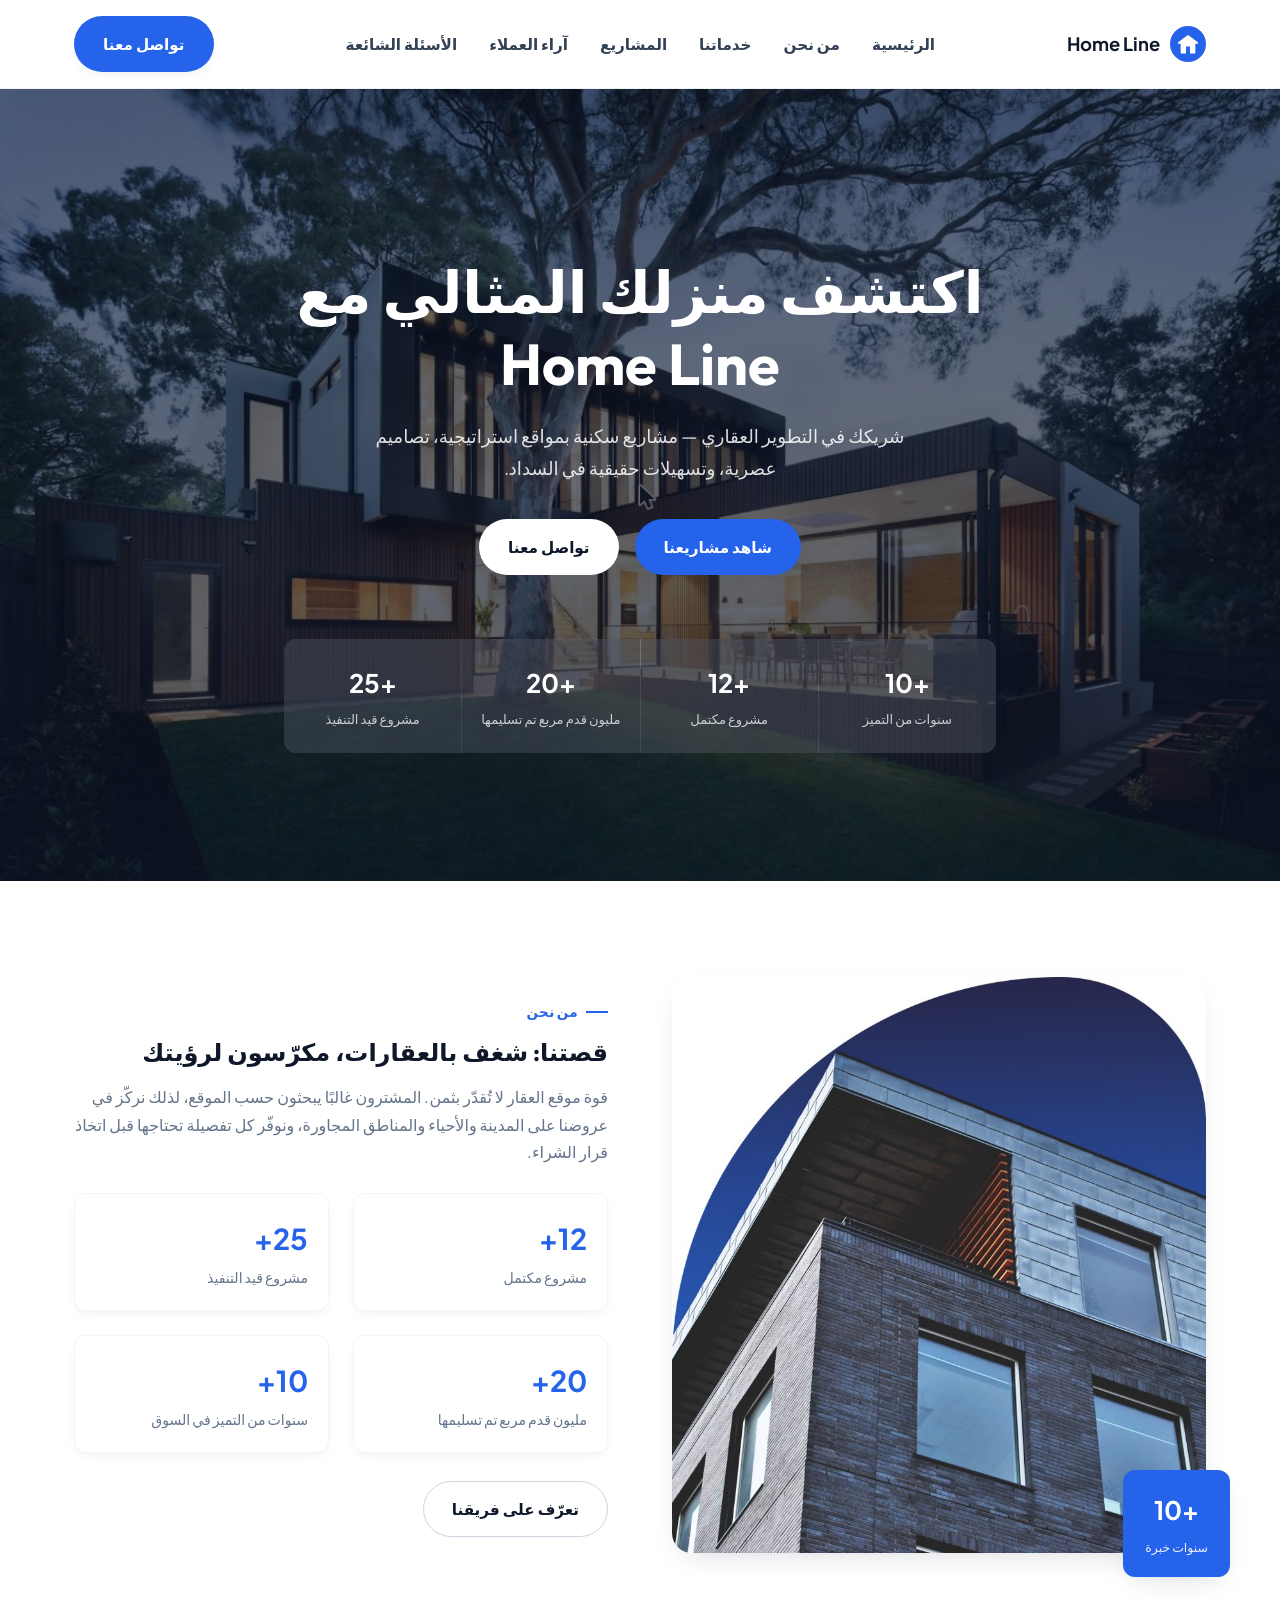
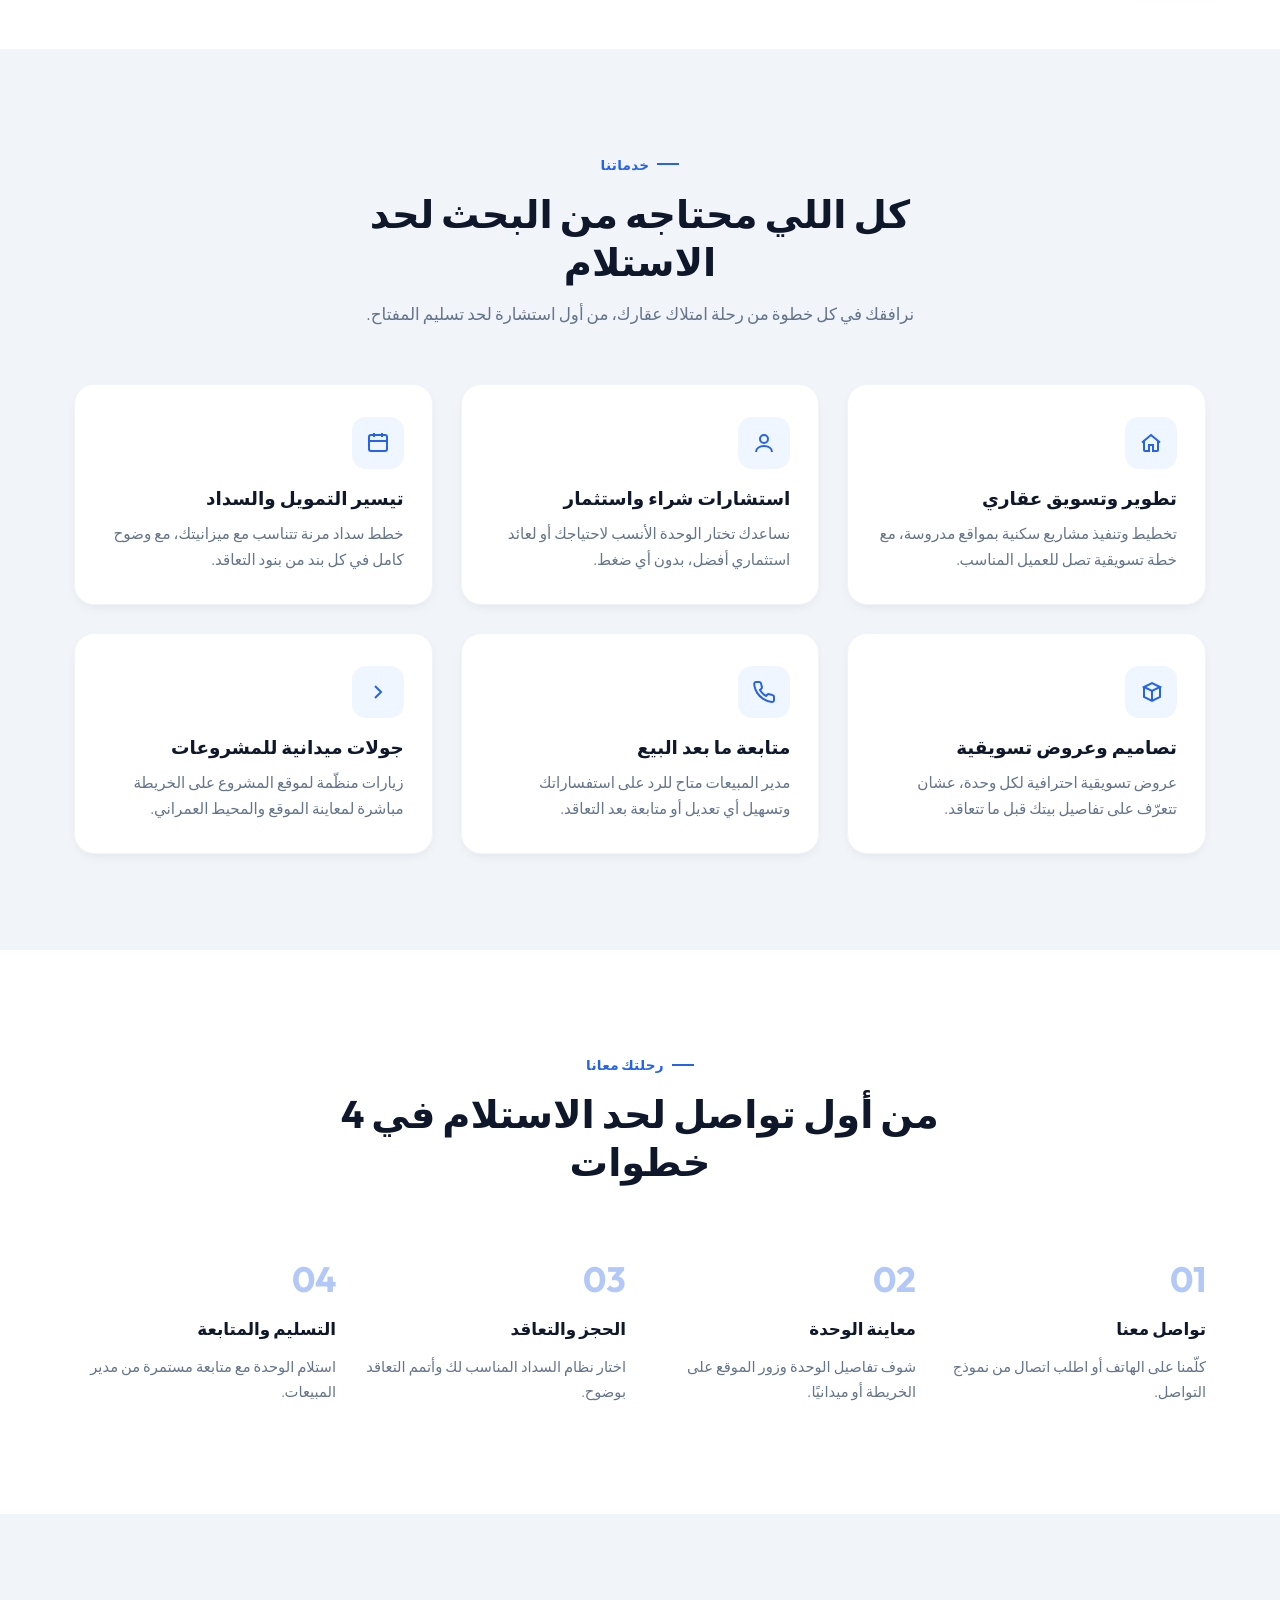
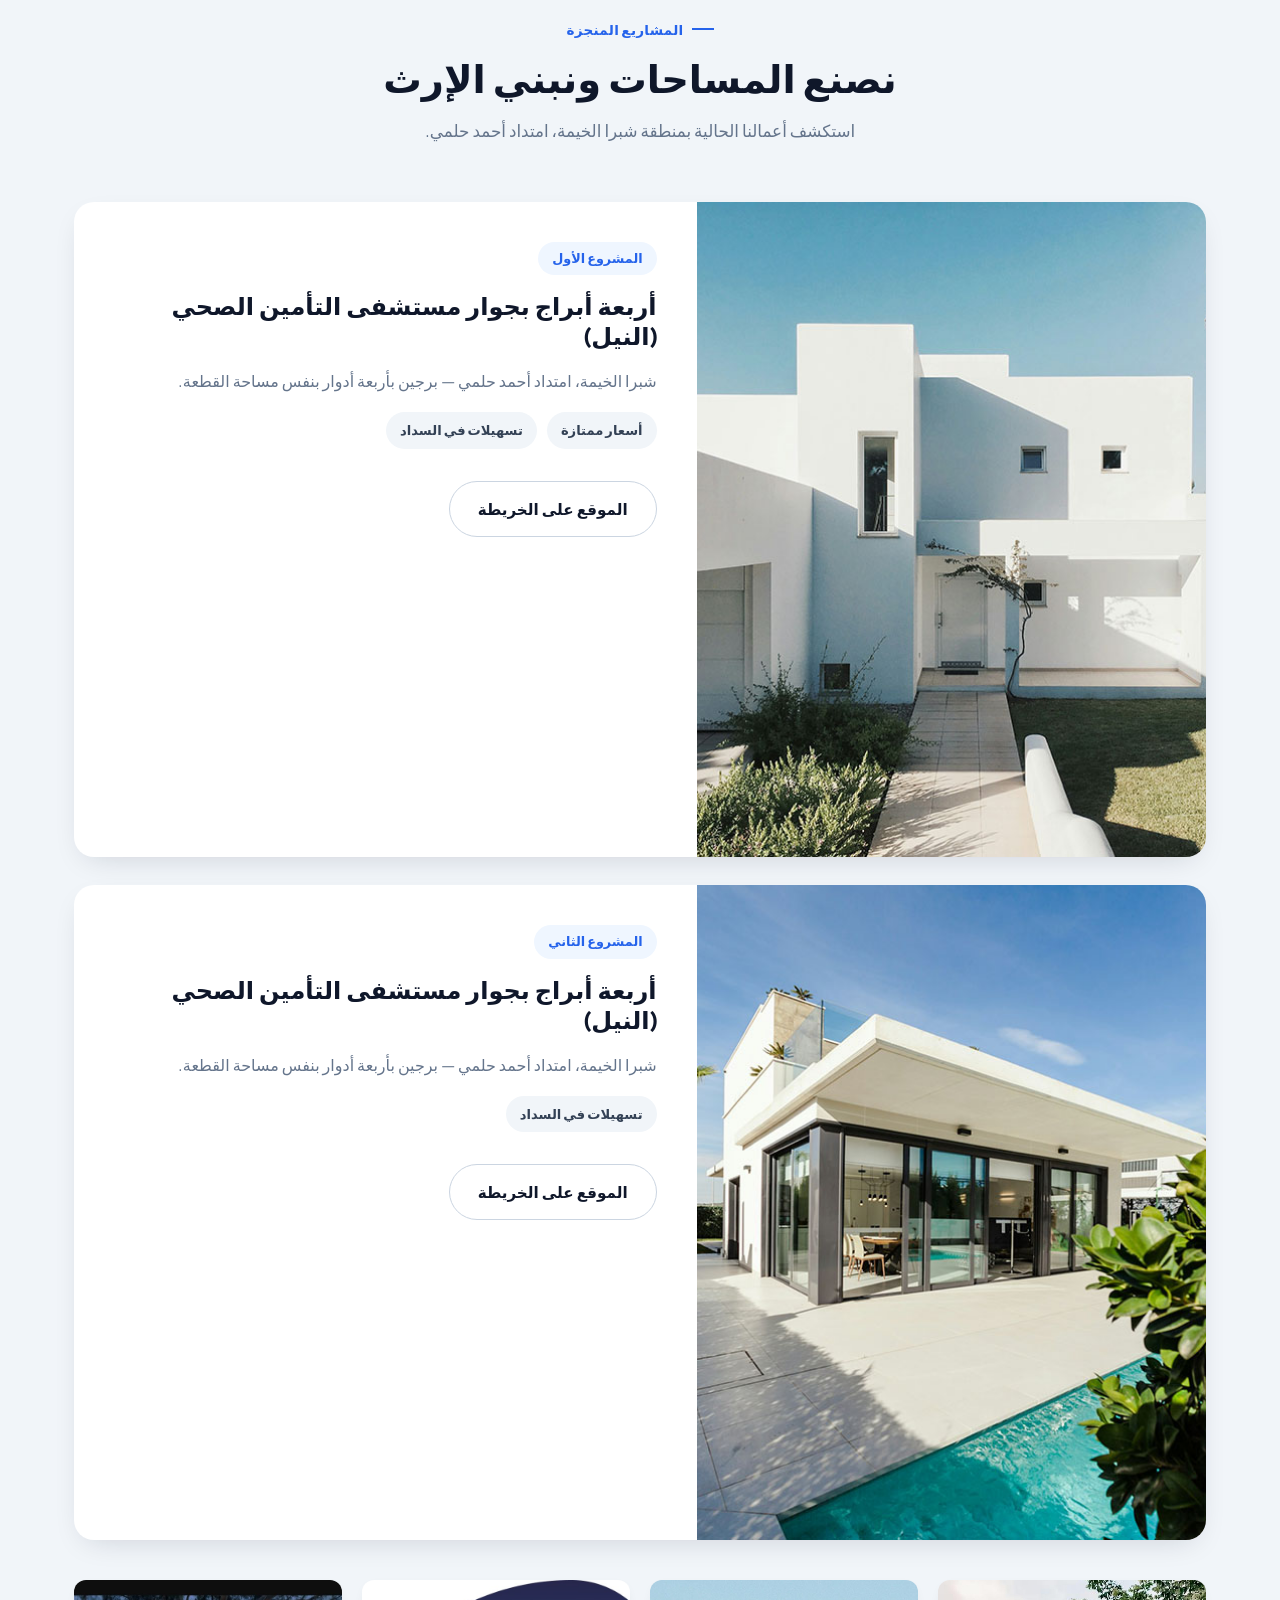
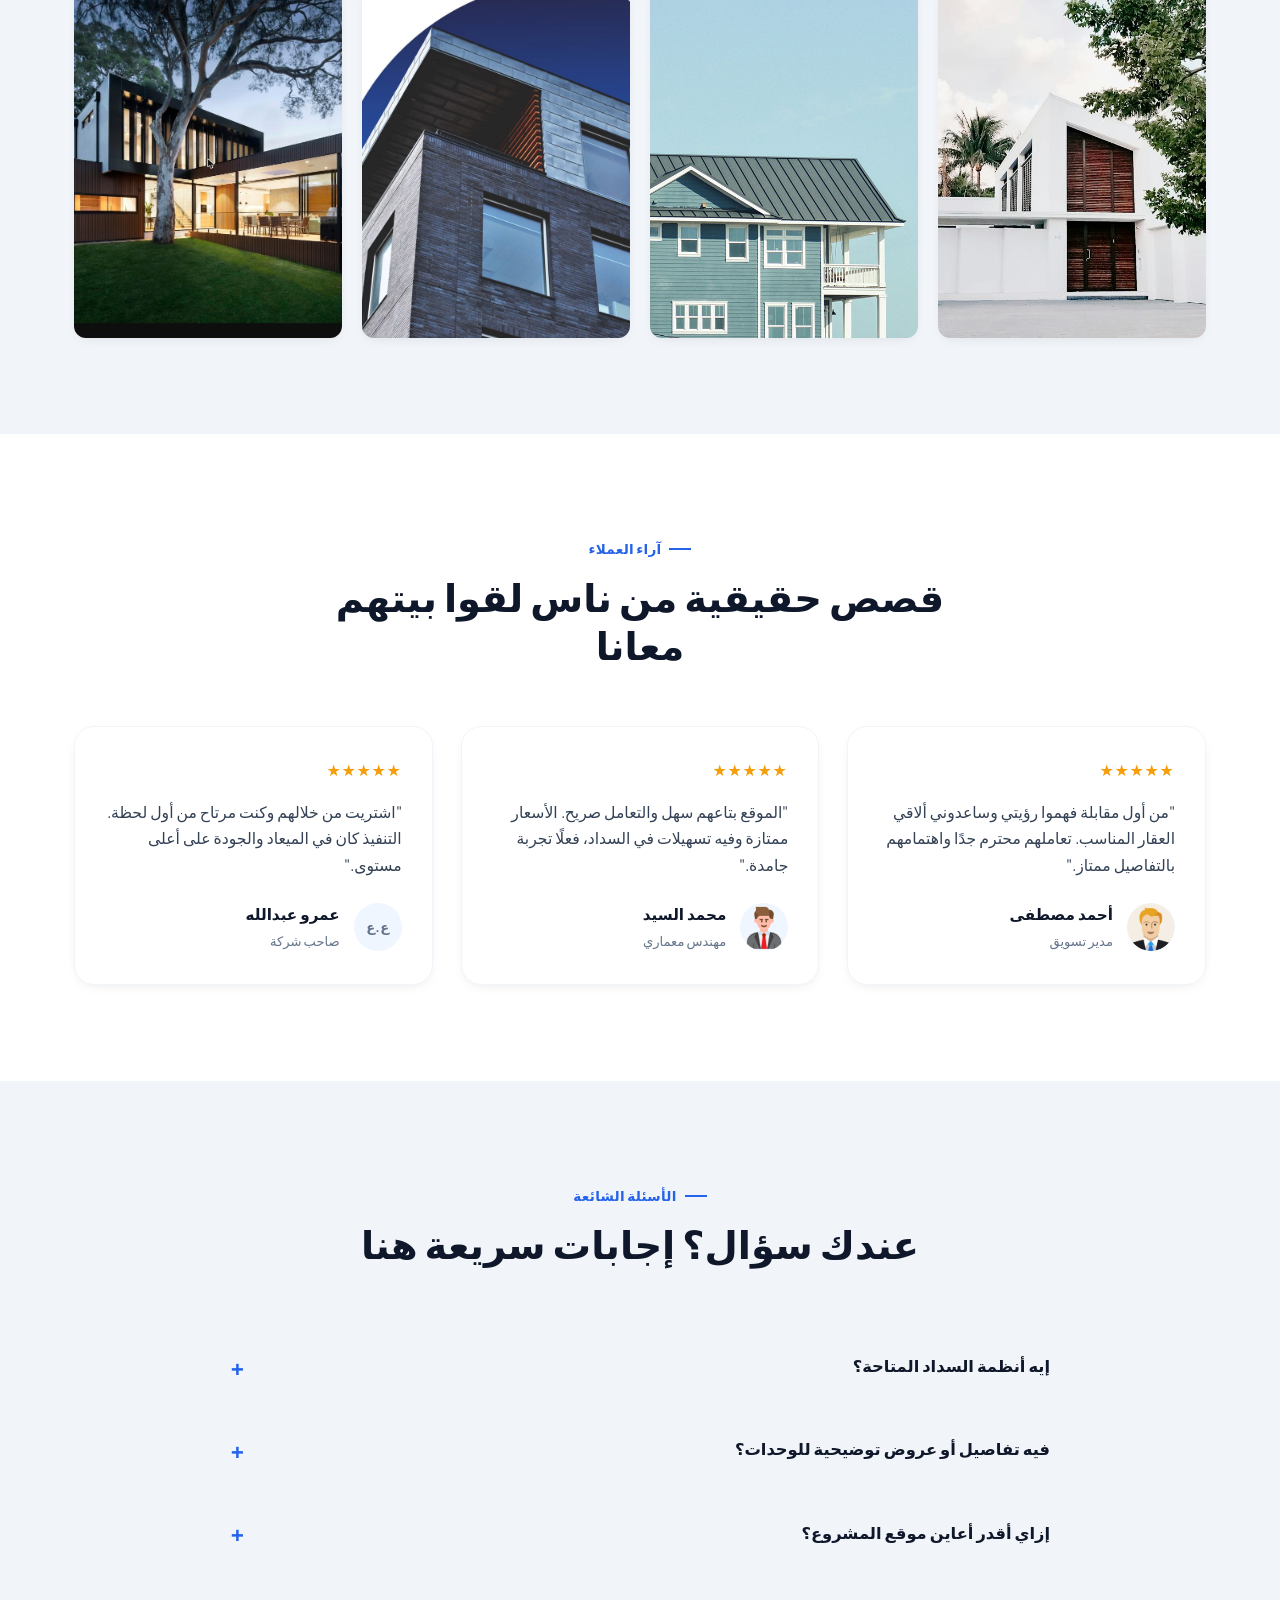
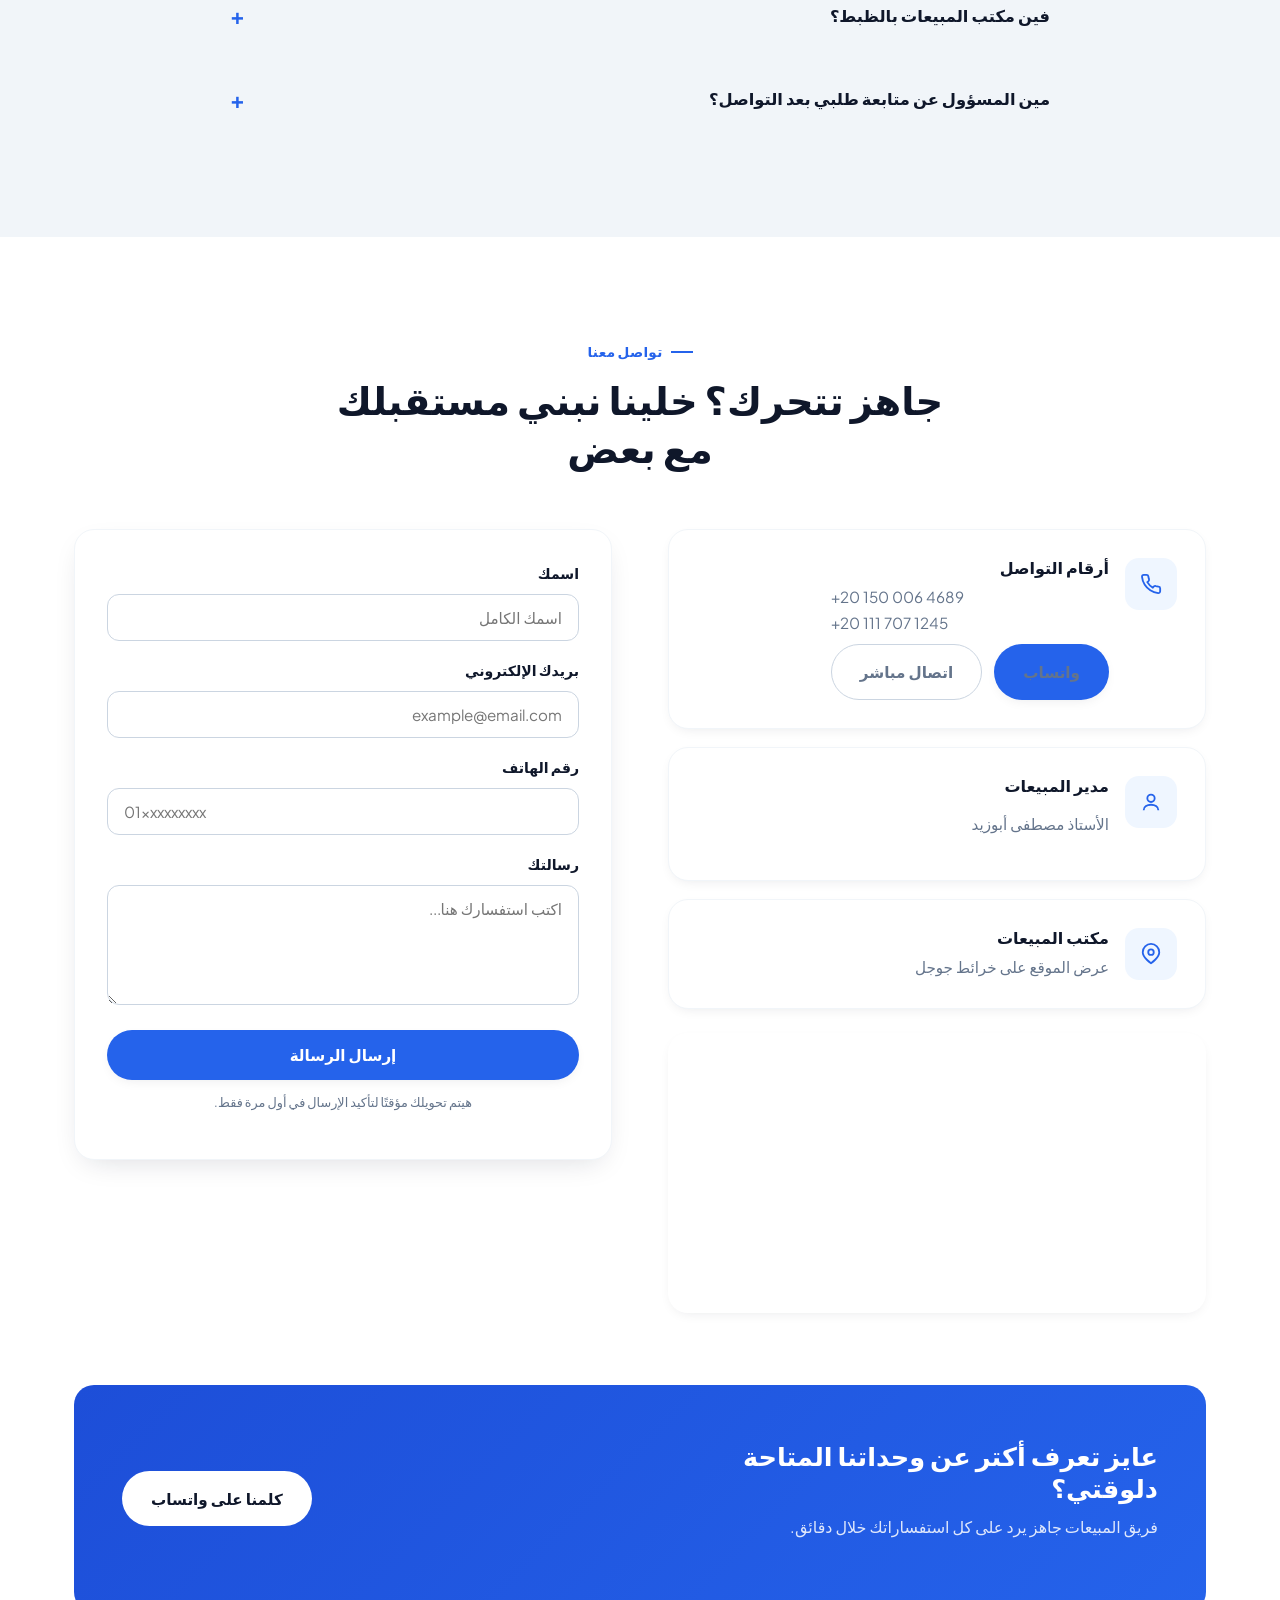
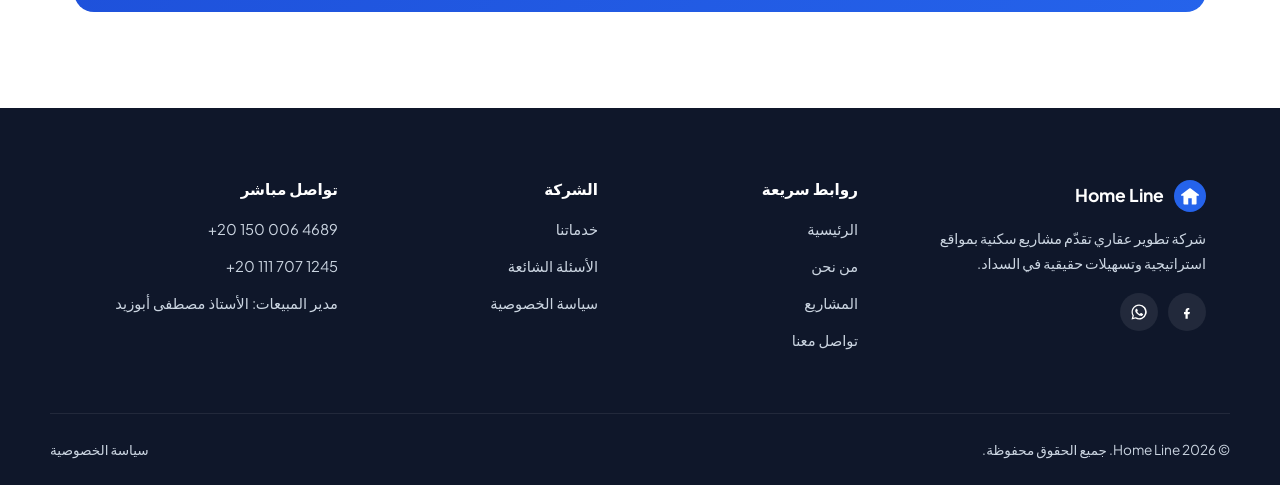
==== commit d3b2c5a6: "إصلاح: حذف ذكر صور 3D وتحديث رابط فيسبوك" ====
--- a/index.html
+++ b/index.html
@@ -4,7 +4,7 @@
 <meta charset="UTF-8" />
 <meta name="viewport" content="width=device-width, initial-scale=1.0" />
 <title>Home Line | هوم لاين للتطوير العقاري</title>
-<meta name="description" content="Home Line شركة تطوير عقاري تقدم وحدات سكنية متميزة بمواقع استراتيجية، تسهيلات في السداد، وتصاميم ثلاثية الأبعاد. تواصل معنا اليوم لاكتشاف منزلك المثالي." />
+<meta name="description" content="Home Line شركة تطوير عقاري تقدم وحدات سكنية متميزة بمواقع استراتيجية وتسهيلات حقيقية في السداد. تواصل معنا اليوم لاكتشاف منزلك المثالي." />
 <meta property="og:title" content="Home Line للتطوير العقاري" />
 <meta property="og:description" content="اكتشف منزلك المثالي مع Home Line — مشاريع سكنية بمواقع مميزة وتسهيلات سداد." />
 <meta property="og:type" content="website" />
@@ -70,7 +70,7 @@
     <div>
       <div class="eyebrow">من نحن</div>
       <h2>قصتنا: شغف بالعقارات، مكرّسون لرؤيتك</h2>
-      <p style="margin-top:16px;color:var(--ink-500)">قوة موقع العقار لا تُقدّر بثمن. المشترون غالبًا يبحثون حسب الموقع، لذلك نركّز في عروضنا على المدينة والأحياء والمناطق المجاورة، مع توفير صور ثلاثية الأبعاد توضّح كل تفصيلة قبل اتخاذ قرار الشراء.</p>
+      <p style="margin-top:16px;color:var(--ink-500)">قوة موقع العقار لا تُقدّر بثمن. المشترون غالبًا يبحثون حسب الموقع، لذلك نركّز في عروضنا على المدينة والأحياء والمناطق المجاورة، ونوفّر كل تفصيلة تحتاجها قبل اتخاذ قرار الشراء.</p>
       <div class="stat-grid">
         <div class="stat-card"><strong>12+</strong><span>مشروع مكتمل</span></div>
         <div class="stat-card"><strong>25+</strong><span>مشروع قيد التنفيذ</span></div>
@@ -107,8 +107,8 @@
       </div>
       <div class="service-card">
         <div class="icon-circle"><svg width="24" height="24" viewBox="0 0 24 24" fill="none" stroke="currentColor" stroke-width="2"><path d="M21 7 13 3 5 7l8 4 8-4Z"/><path d="M5 7v10l8 4 8-4V7"/><path d="M13 11v10"/></svg></div>
-        <h3>تصاميم وعروض 3D</h3>
-        <p>صور وعروض ثلاثية الأبعاد لكل وحدة، عشان تتخيّل بيتك قبل ما تتعاقد.</p>
+        <h3>تصاميم وعروض تسويقية</h3>
+        <p>عروض تسويقية احترافية لكل وحدة، عشان تتعرّف على تفاصيل بيتك قبل ما تتعاقد.</p>
       </div>
       <div class="service-card">
         <div class="icon-circle"><svg width="24" height="24" viewBox="0 0 24 24" fill="none" stroke="currentColor" stroke-width="2"><path d="M22 16.9v3a2 2 0 0 1-2.2 2 19.8 19.8 0 0 1-8.6-3 19.5 19.5 0 0 1-6-6 19.8 19.8 0 0 1-3-8.7A2 2 0 0 1 4.1 2h3a2 2 0 0 1 2 1.7c.1 1 .4 2 .7 3a2 2 0 0 1-.5 2.1L8 10a16 16 0 0 0 6 6l1.2-1.3a2 2 0 0 1 2.1-.5c1 .3 2 .5 3 .7a2 2 0 0 1 1.7 2Z"/></svg></div>
@@ -132,7 +132,7 @@
     </div>
     <div class="process-grid">
       <div class="process-step"><h3>تواصل معنا</h3><p>كلّمنا على الهاتف أو اطلب اتصال من نموذج التواصل.</p></div>
-      <div class="process-step"><h3>معاينة الوحدة</h3><p>شوف صور الـ3D وزور الموقع على الخريطة أو ميدانيًا.</p></div>
+      <div class="process-step"><h3>معاينة الوحدة</h3><p>شوف تفاصيل الوحدة وزور الموقع على الخريطة أو ميدانيًا.</p></div>
       <div class="process-step"><h3>الحجز والتعاقد</h3><p>اختار نظام السداد المناسب لك وأتمم التعاقد بوضوح.</p></div>
       <div class="process-step"><h3>التسليم والمتابعة</h3><p>استلام الوحدة مع متابعة مستمرة من مدير المبيعات.</p></div>
     </div>
@@ -152,11 +152,10 @@
       <div class="project-info">
         <span class="project-tag">المشروع الأول</span>
         <h3>أربعة أبراج بجوار مستشفى التأمين الصحي (النيل)</h3>
-        <p>شبرا الخيمة، امتداد أحمد حلمي — برجين بأربعة أدوار بنفس مساحة القطعة، مع صور ثلاثية الأبعاد لكل وحدة.</p>
+        <p>شبرا الخيمة، امتداد أحمد حلمي — برجين بأربعة أدوار بنفس مساحة القطعة.</p>
         <div class="project-badges">
           <span>أسعار ممتازة</span>
           <span>تسهيلات في السداد</span>
-          <span>صور 3D</span>
         </div>
         <a href="https://maps.app.goo.gl/p7uKnNNpdhV3RLKm6" target="_blank" rel="noopener" class="btn btn-outline">الموقع على الخريطة</a>
       </div>
@@ -167,10 +166,9 @@
       <div class="project-info">
         <span class="project-tag">المشروع الثاني</span>
         <h3>أربعة أبراج بجوار مستشفى التأمين الصحي (النيل)</h3>
-        <p>شبرا الخيمة، امتداد أحمد حلمي — برجين بأربعة أدوار بنفس مساحة القطعة، مع صور ثلاثية الأبعاد لكل وحدة.</p>
+        <p>شبرا الخيمة، امتداد أحمد حلمي — برجين بأربعة أدوار بنفس مساحة القطعة.</p>
         <div class="project-badges">
           <span>تسهيلات في السداد</span>
-          <span>صور 3D</span>
         </div>
         <a href="https://maps.app.goo.gl/KWW1v3XTCN36397B8" target="_blank" rel="noopener" class="btn btn-outline">الموقع على الخريطة</a>
       </div>
@@ -232,8 +230,8 @@
         <p class="faq-a">بنوفر تسهيلات في السداد تختلف نسبتها ومدتها حسب المشروع والوحدة. تواصل مع مدير المبيعات لمعرفة التفاصيل الدقيقة لمشروعك المفضّل.</p>
       </details>
       <details class="faq-item">
-        <summary class="faq-q">فيه صور أو عروض ثلاثية الأبعاد للوحدات؟<span class="plus">+</span></summary>
-        <p class="faq-a">نعم، كل وحدة في مشاريعنا الحالية متوفر لها صور ثلاثية الأبعاد توضّح التصميم الداخلي والخارجي قبل الحجز.</p>
+        <summary class="faq-q">فيه تفاصيل أو عروض توضيحية للوحدات؟<span class="plus">+</span></summary>
+        <p class="faq-a">نعم، كل وحدة في مشاريعنا الحالية متوفر لها تفاصيل وعروض توضّح التصميم الداخلي والخارجي قبل الحجز.</p>
       </details>
       <details class="faq-item">
         <summary class="faq-q">إزاي أقدر أعاين موقع المشروع؟<span class="plus">+</span></summary>
@@ -330,7 +328,7 @@
       <div class="footer-brand"><img src="assets/favicon.svg" alt="شعار Home Line" />Home Line</div>
       <p style="font-size:.9rem;max-width:280px">شركة تطوير عقاري تقدّم مشاريع سكنية بمواقع استراتيجية وتسهيلات حقيقية في السداد.</p>
       <div class="footer-social" aria-label="تابعنا">
-        <a href="https://www.facebook.com/" target="_blank" rel="noopener" aria-label="فيسبوك"><svg width="18" height="18" viewBox="0 0 24 24" fill="currentColor"><path d="M13.5 9H15V6.5h-1.5C11.6 6.5 10 8.1 10 10.2V12H8v3h2v6h3v-6h2.2l.8-3H13v-1.3c0-.5.4-.7.5-.7Z"/></svg></a>
+        <a href="https://www.facebook.com/profile.php?id=61594947758000" target="_blank" rel="noopener" aria-label="فيسبوك"><svg width="18" height="18" viewBox="0 0 24 24" fill="currentColor"><path d="M13.5 9H15V6.5h-1.5C11.6 6.5 10 8.1 10 10.2V12H8v3h2v6h3v-6h2.2l.8-3H13v-1.3c0-.5.4-.7.5-.7Z"/></svg></a>
         <a href="https://wa.me/201500064689" target="_blank" rel="noopener" aria-label="واتساب"><svg width="18" height="18" viewBox="0 0 24 24" fill="currentColor"><path d="M12 2a10 10 0 0 0-8.6 15L2 22l5.2-1.4A10 10 0 1 0 12 2Zm0 18.2a8.2 8.2 0 0 1-4.2-1.1l-.3-.2-3.1.8.8-3-.2-.3A8.2 8.2 0 1 1 12 20.2Zm4.5-6.1c-.2-.1-1.5-.7-1.7-.8-.2-.1-.4-.1-.6.1-.2.2-.7.8-.8 1-.1.2-.3.2-.5.1-.2-.1-1-.4-1.9-1.2-.7-.6-1.2-1.4-1.3-1.6-.1-.2 0-.4.1-.5l.4-.5c.1-.1.2-.3.2-.4.1-.2 0-.3 0-.4l-.7-1.7c-.2-.4-.4-.4-.6-.4h-.5c-.2 0-.5.1-.7.3-.2.2-.9.9-.9 2.1 0 1.2.9 2.4 1 2.6.1.2 1.8 2.8 4.4 3.8.6.3 1.1.4 1.5.5.6.2 1.2.2 1.6.1.5-.1 1.5-.6 1.7-1.2.2-.6.2-1.1.1-1.2-.1-.1-.2-.2-.4-.3Z"/></svg></a>
       </div>
     </div>
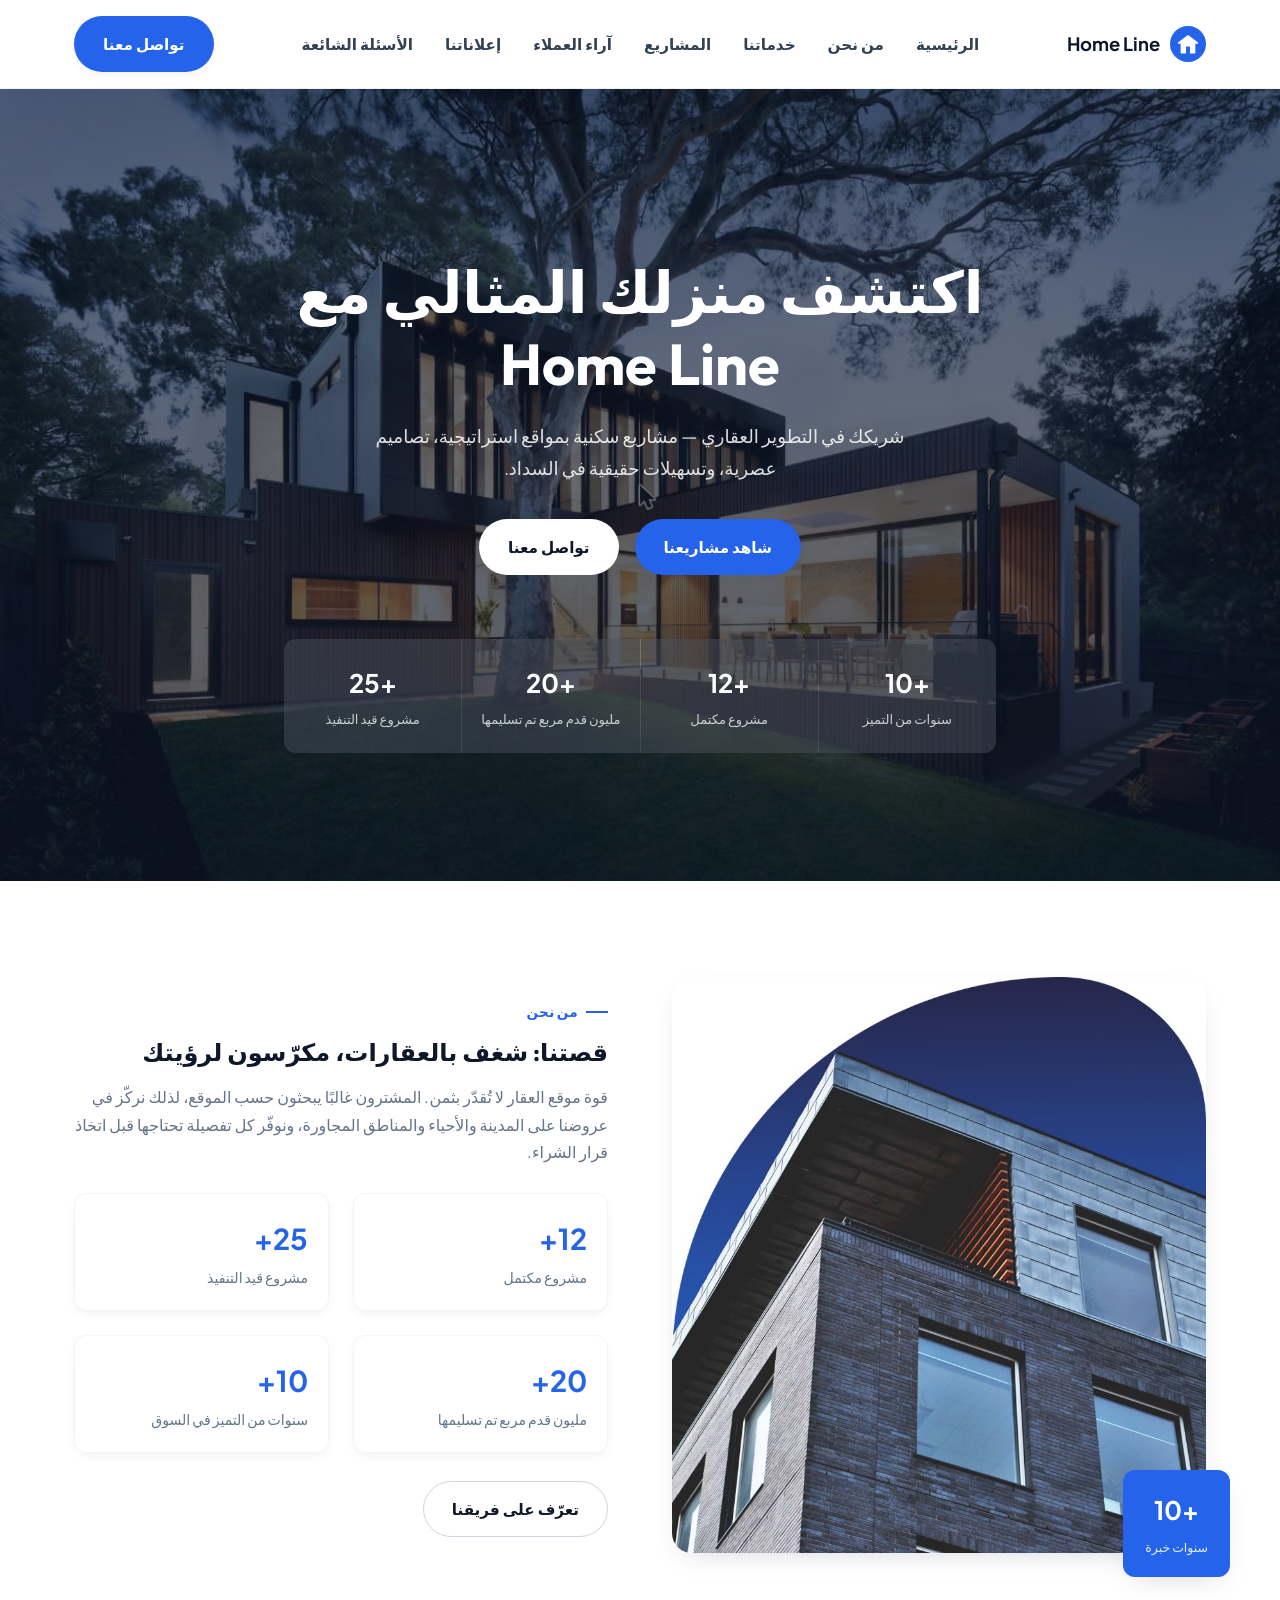
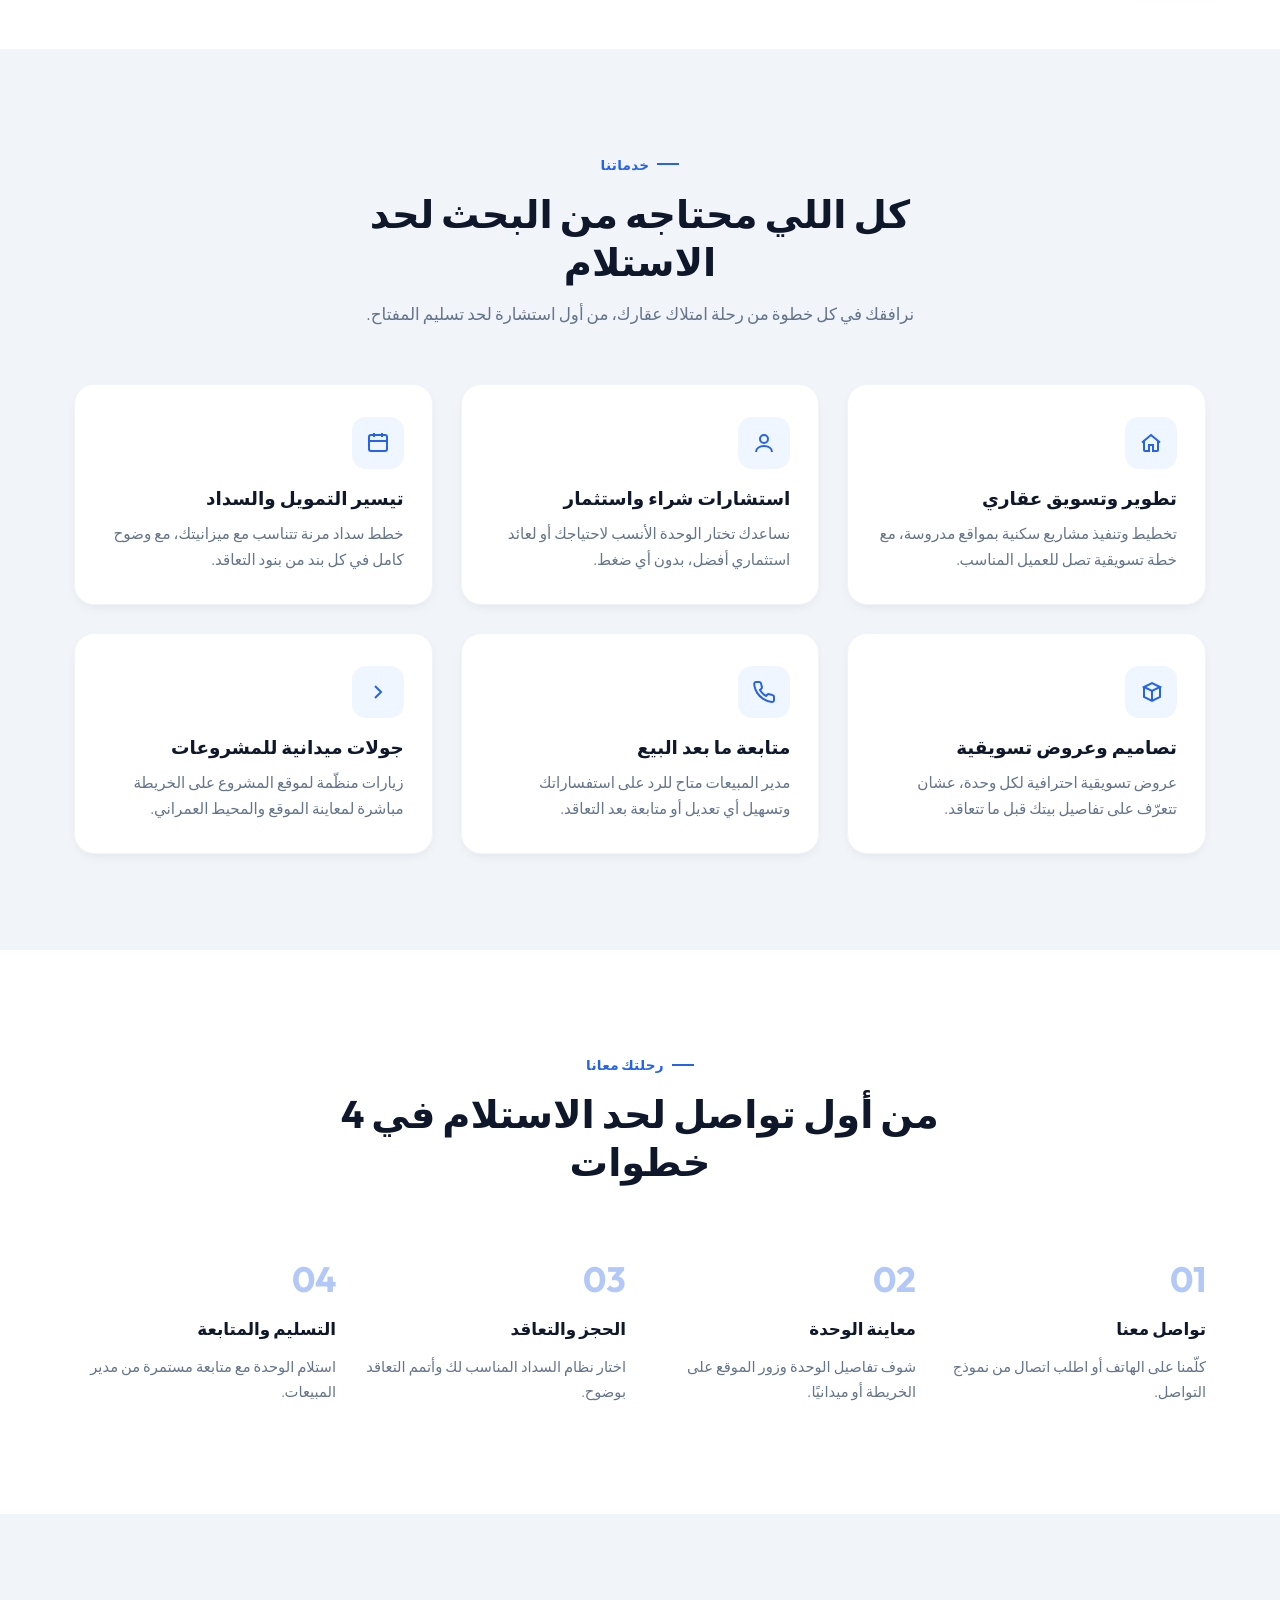
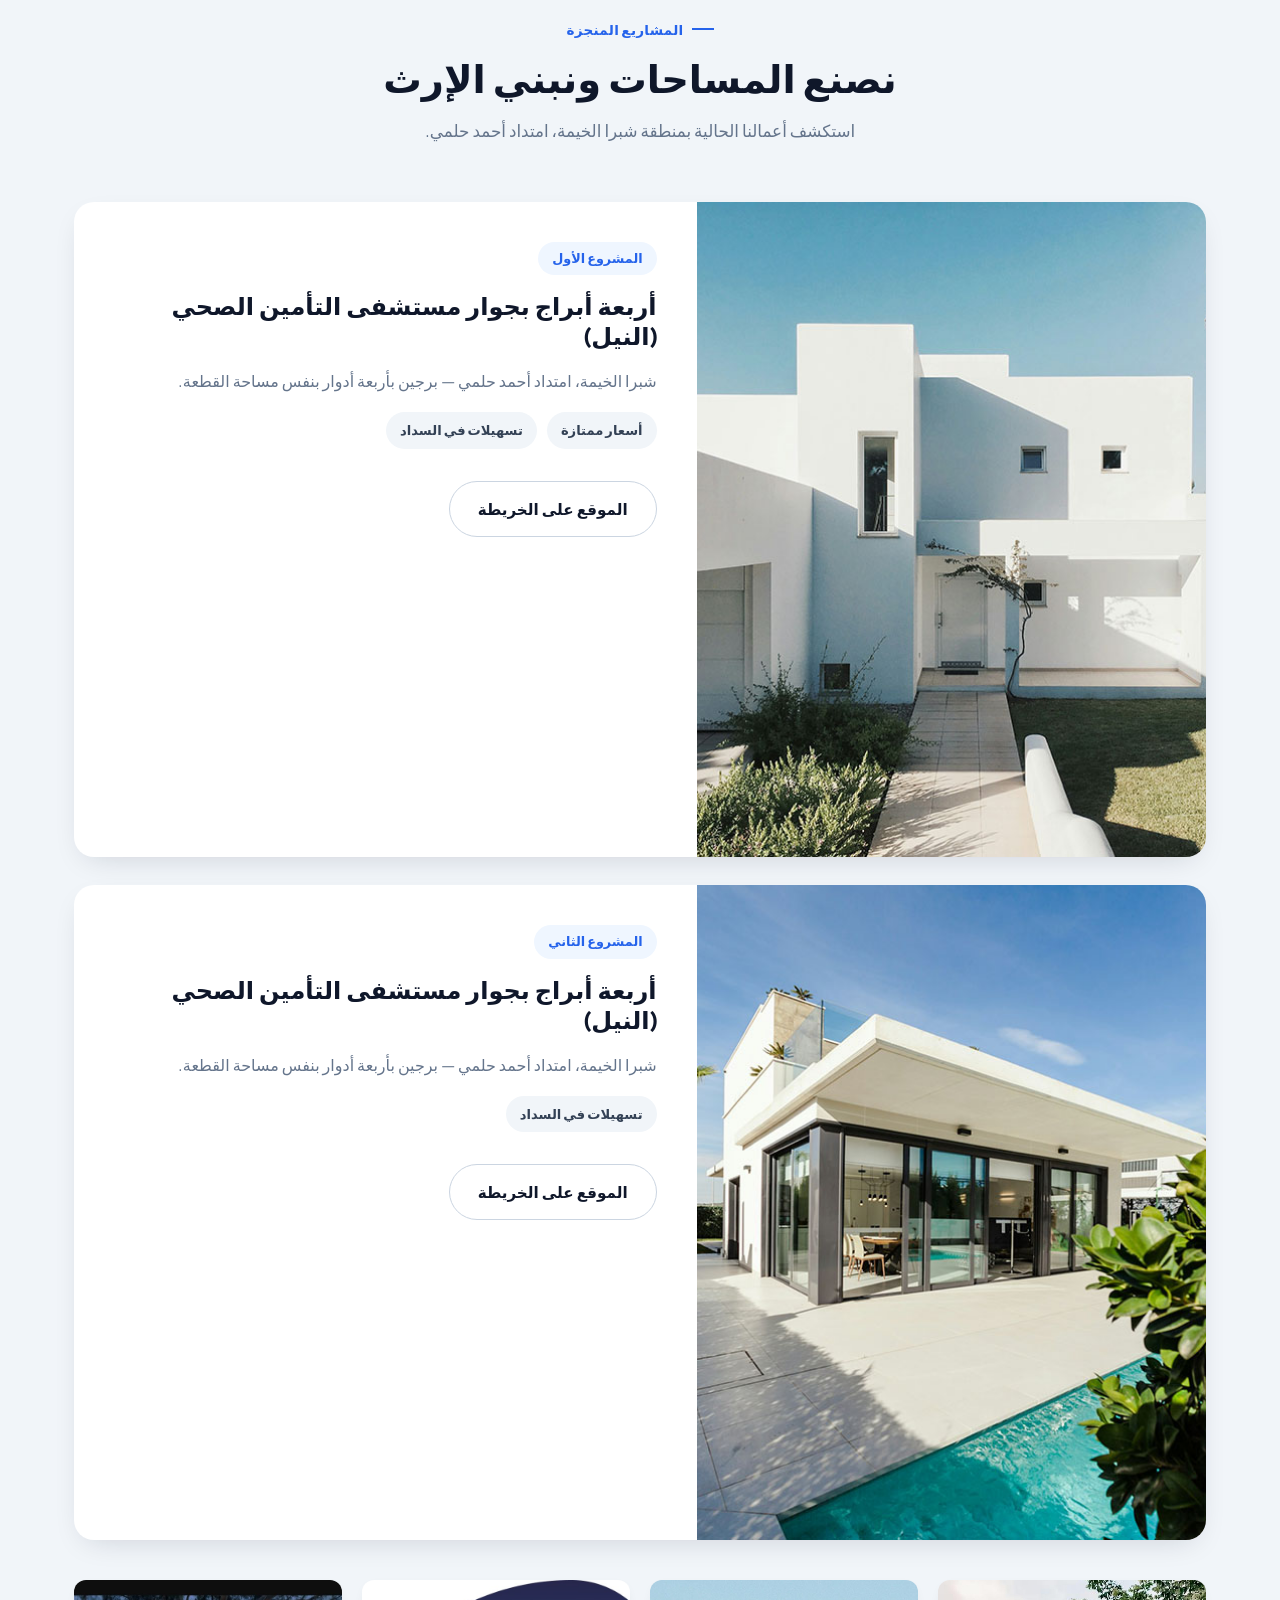
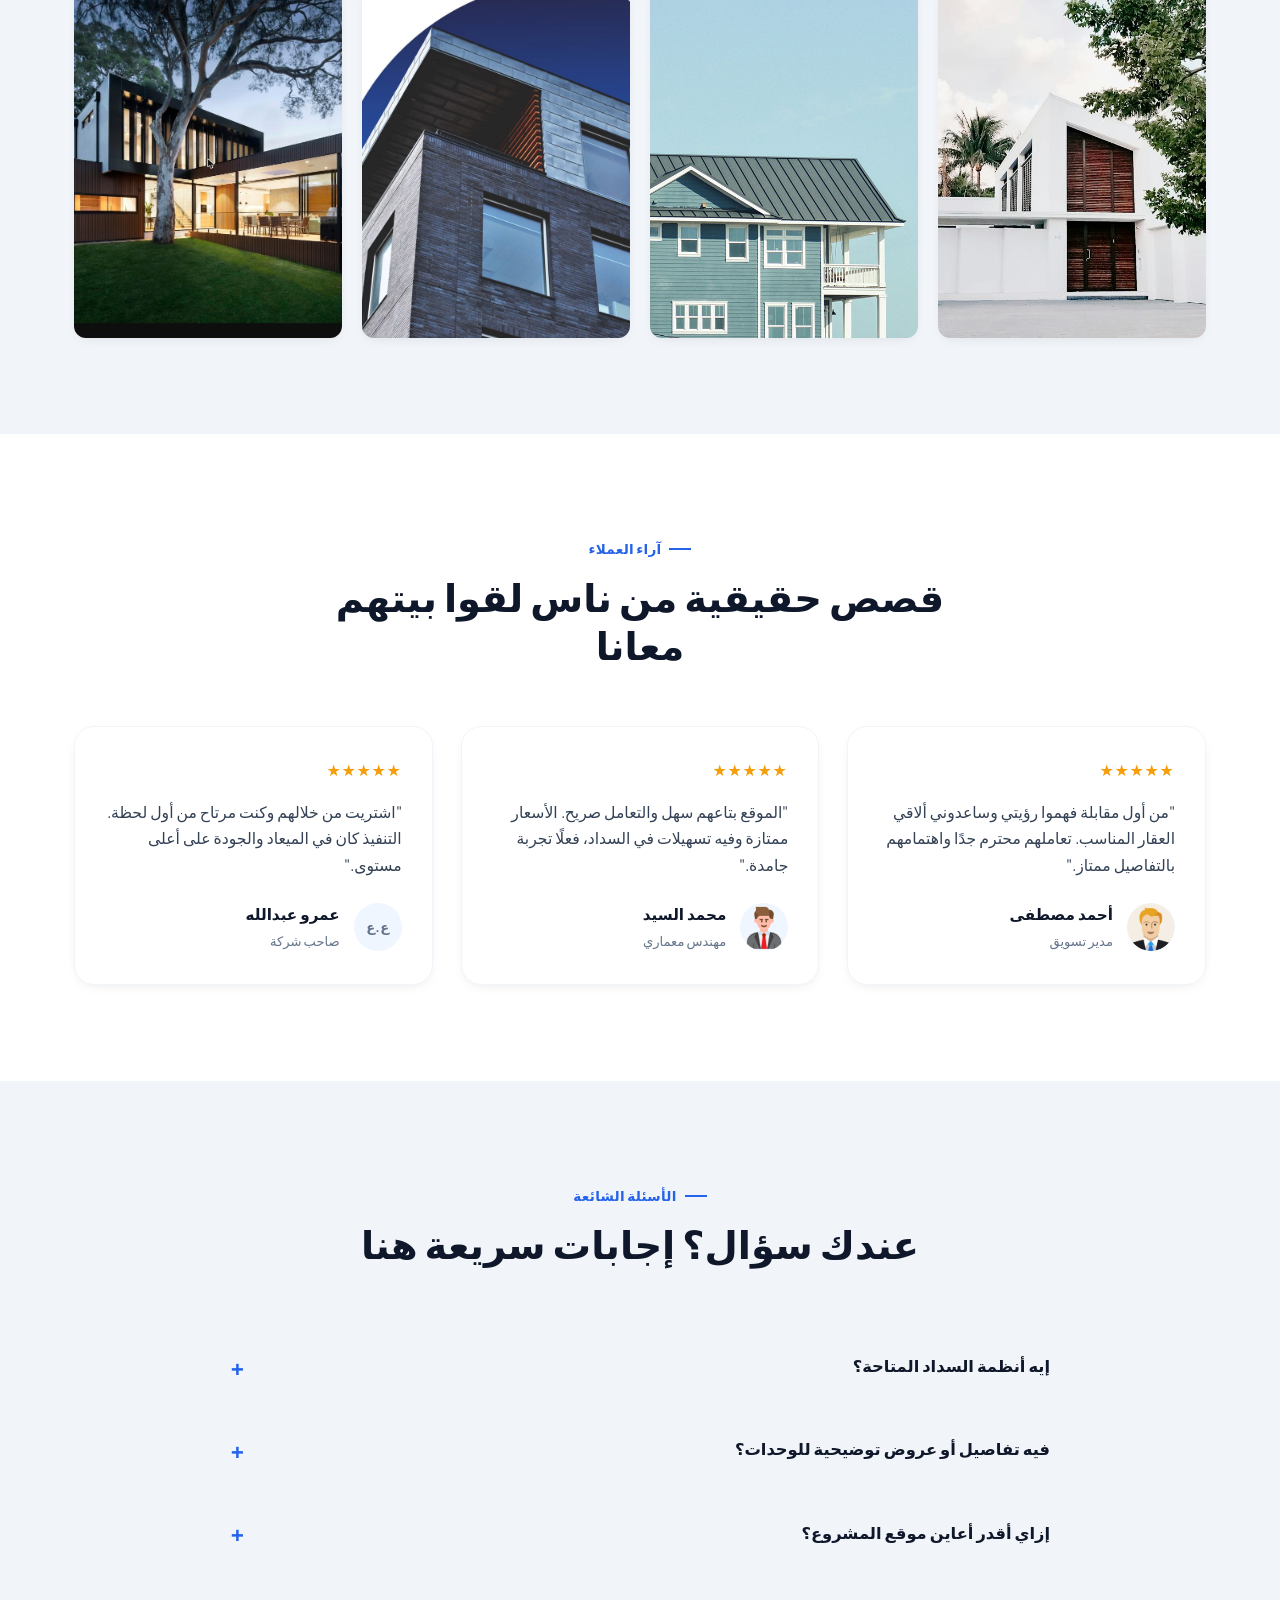
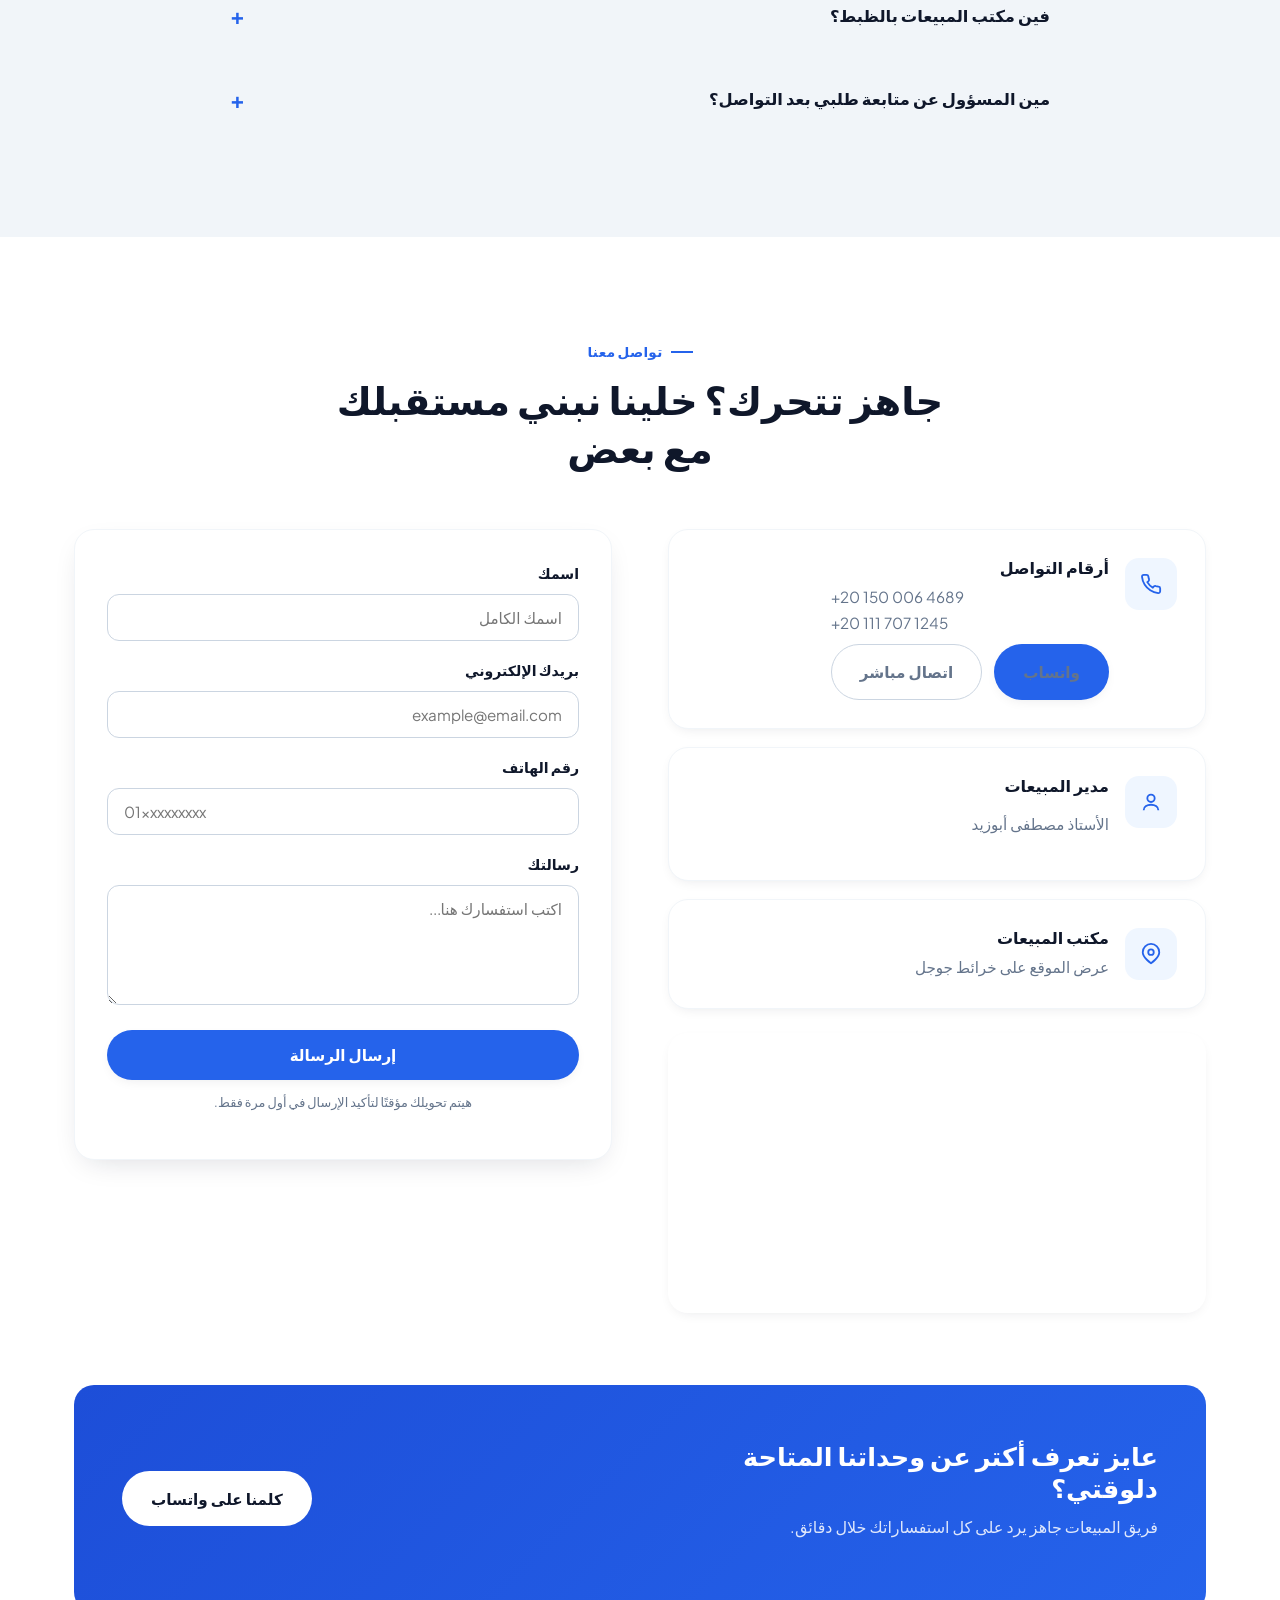
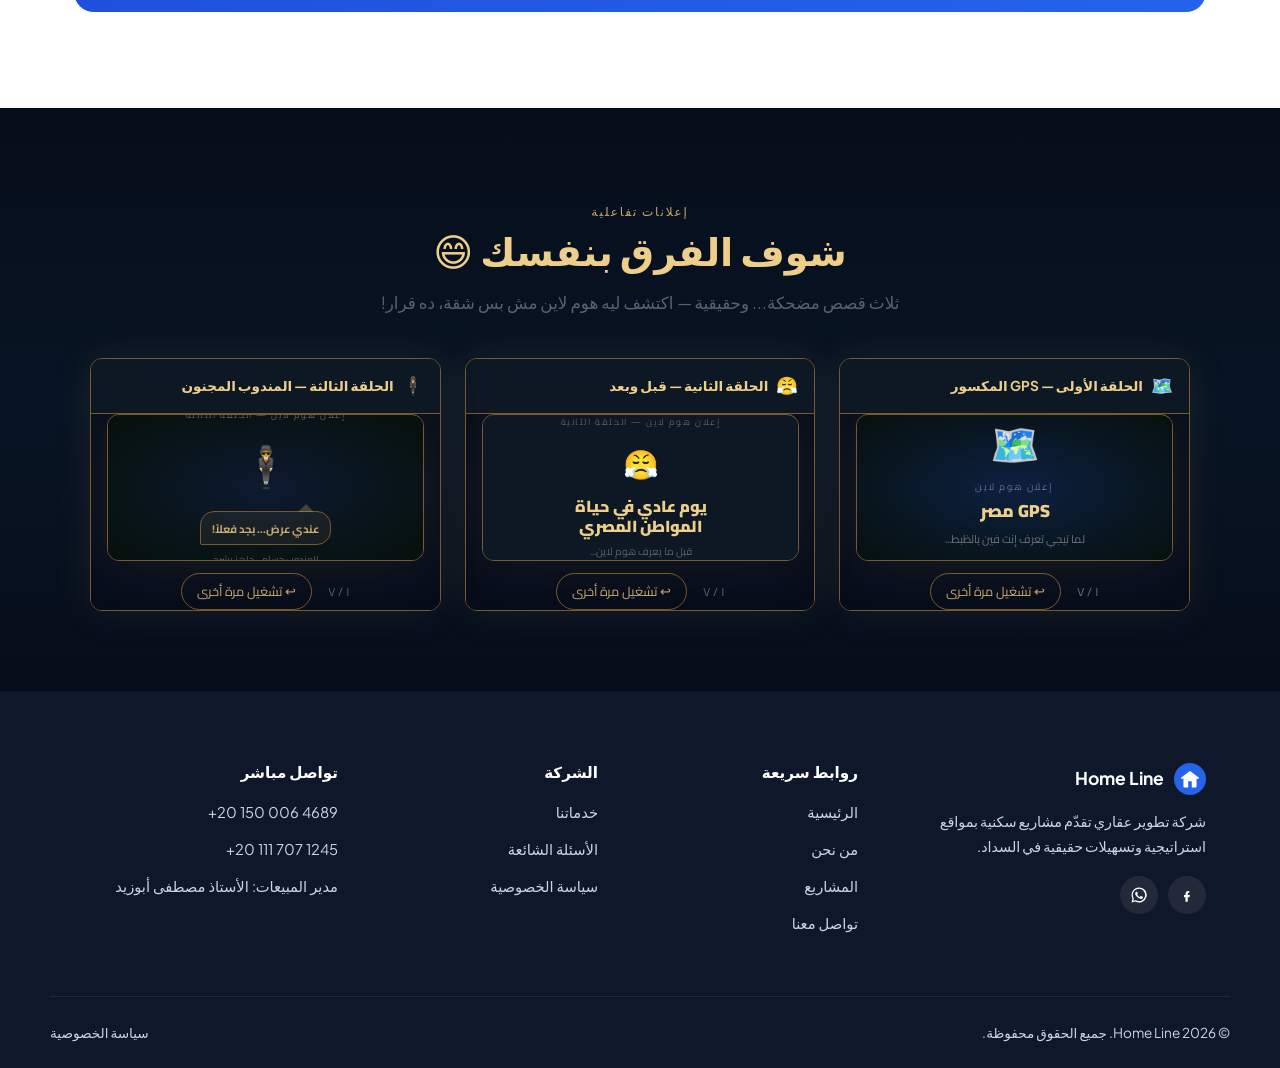
==== commit 38b82ad9: "إضافة قسم الإعلانات التفاعلية وتحديث القائمة في index.html" ====
--- a/index.html
+++ b/index.html
@@ -26,6 +26,7 @@
       <li><a href="#services">خدماتنا</a></li>
       <li><a href="#projects">المشاريع</a></li>
       <li><a href="#testimonials">آراء العملاء</a></li>
+      <li><a href="#ads">إعلاناتنا</a></li>
       <li><a href="#faq">الأسئلة الشائعة</a></li>
     </ul>
     <div class="nav-actions">
@@ -322,6 +323,41 @@
   </div>
 </section>
 
+
+<!-- ══ إعلانات هوم لاين المتحركة ══ -->
+<section class="section" id="ads" style="background:linear-gradient(180deg,#060D1A 0%,#081424 50%,#060D1A 100%);padding:5rem 0;">
+  <div class="container">
+    <div class="section-head center" style="margin-bottom:2.5rem;">
+      <p class="section-label" style="color:#C9A96E;letter-spacing:.15em;font-size:.75rem;text-transform:uppercase;margin-bottom:.5em;">إعلانات تفاعلية</p>
+      <h2 class="section-title" style="color:#EDCF8A;">شوف الفرق بنفسك 😄</h2>
+      <p class="section-sub" style="color:#5A6070;max-width:520px;margin:.75em auto 0;">ثلاث قصص مضحكة... وحقيقية — اكتشف ليه هوم لاين مش بس شقة، ده قرار!</p>
+    </div>
+    <div style="display:grid;grid-template-columns:repeat(auto-fit,minmax(300px,1fr));gap:1.5rem;max-width:1100px;margin:0 auto;">
+      <div style="border-radius:12px;overflow:hidden;border:1px solid #7A5830;box-shadow:0 0 40px rgba(201,169,110,.1);">
+        <div style="background:#0D1824;padding:.75em 1em;display:flex;align-items:center;gap:.5em;border-bottom:1px solid #7A5830;">
+          <span style="font-size:1.1rem;">🗺️</span>
+          <span style="font-size:.85rem;font-weight:700;color:#EDCF8A;">الحلقة الأولى — GPS المكسور</span>
+        </div>
+        <iframe src="ad1_gps.html" style="width:100%;aspect-ratio:16/9;border:none;display:block;" title="إعلان GPS المكسور" loading="lazy"></iframe>
+      </div>
+      <div style="border-radius:12px;overflow:hidden;border:1px solid #7A5830;box-shadow:0 0 40px rgba(201,169,110,.1);">
+        <div style="background:#0D1824;padding:.75em 1em;display:flex;align-items:center;gap:.5em;border-bottom:1px solid #7A5830;">
+          <span style="font-size:1.1rem;">😤</span>
+          <span style="font-size:.85rem;font-weight:700;color:#EDCF8A;">الحلقة الثانية — قبل وبعد</span>
+        </div>
+        <iframe src="ad2_before_after.html" style="width:100%;aspect-ratio:16/9;border:none;display:block;" title="إعلان قبل وبعد" loading="lazy"></iframe>
+      </div>
+      <div style="border-radius:12px;overflow:hidden;border:1px solid #7A5830;box-shadow:0 0 40px rgba(201,169,110,.1);">
+        <div style="background:#0D1824;padding:.75em 1em;display:flex;align-items:center;gap:.5em;border-bottom:1px solid #7A5830;">
+          <span style="font-size:1.1rem;">🕴️</span>
+          <span style="font-size:.85rem;font-weight:700;color:#EDCF8A;">الحلقة الثالثة — المندوب المجنون</span>
+        </div>
+        <iframe src="ad3_salesman.html" style="width:100%;aspect-ratio:16/9;border:none;display:block;" title="إعلان المندوب المجنون" loading="lazy"></iframe>
+      </div>
+    </div>
+  </div>
+</section>
+
 <footer class="site-footer">
   <div class="container footer-grid">
     <div>
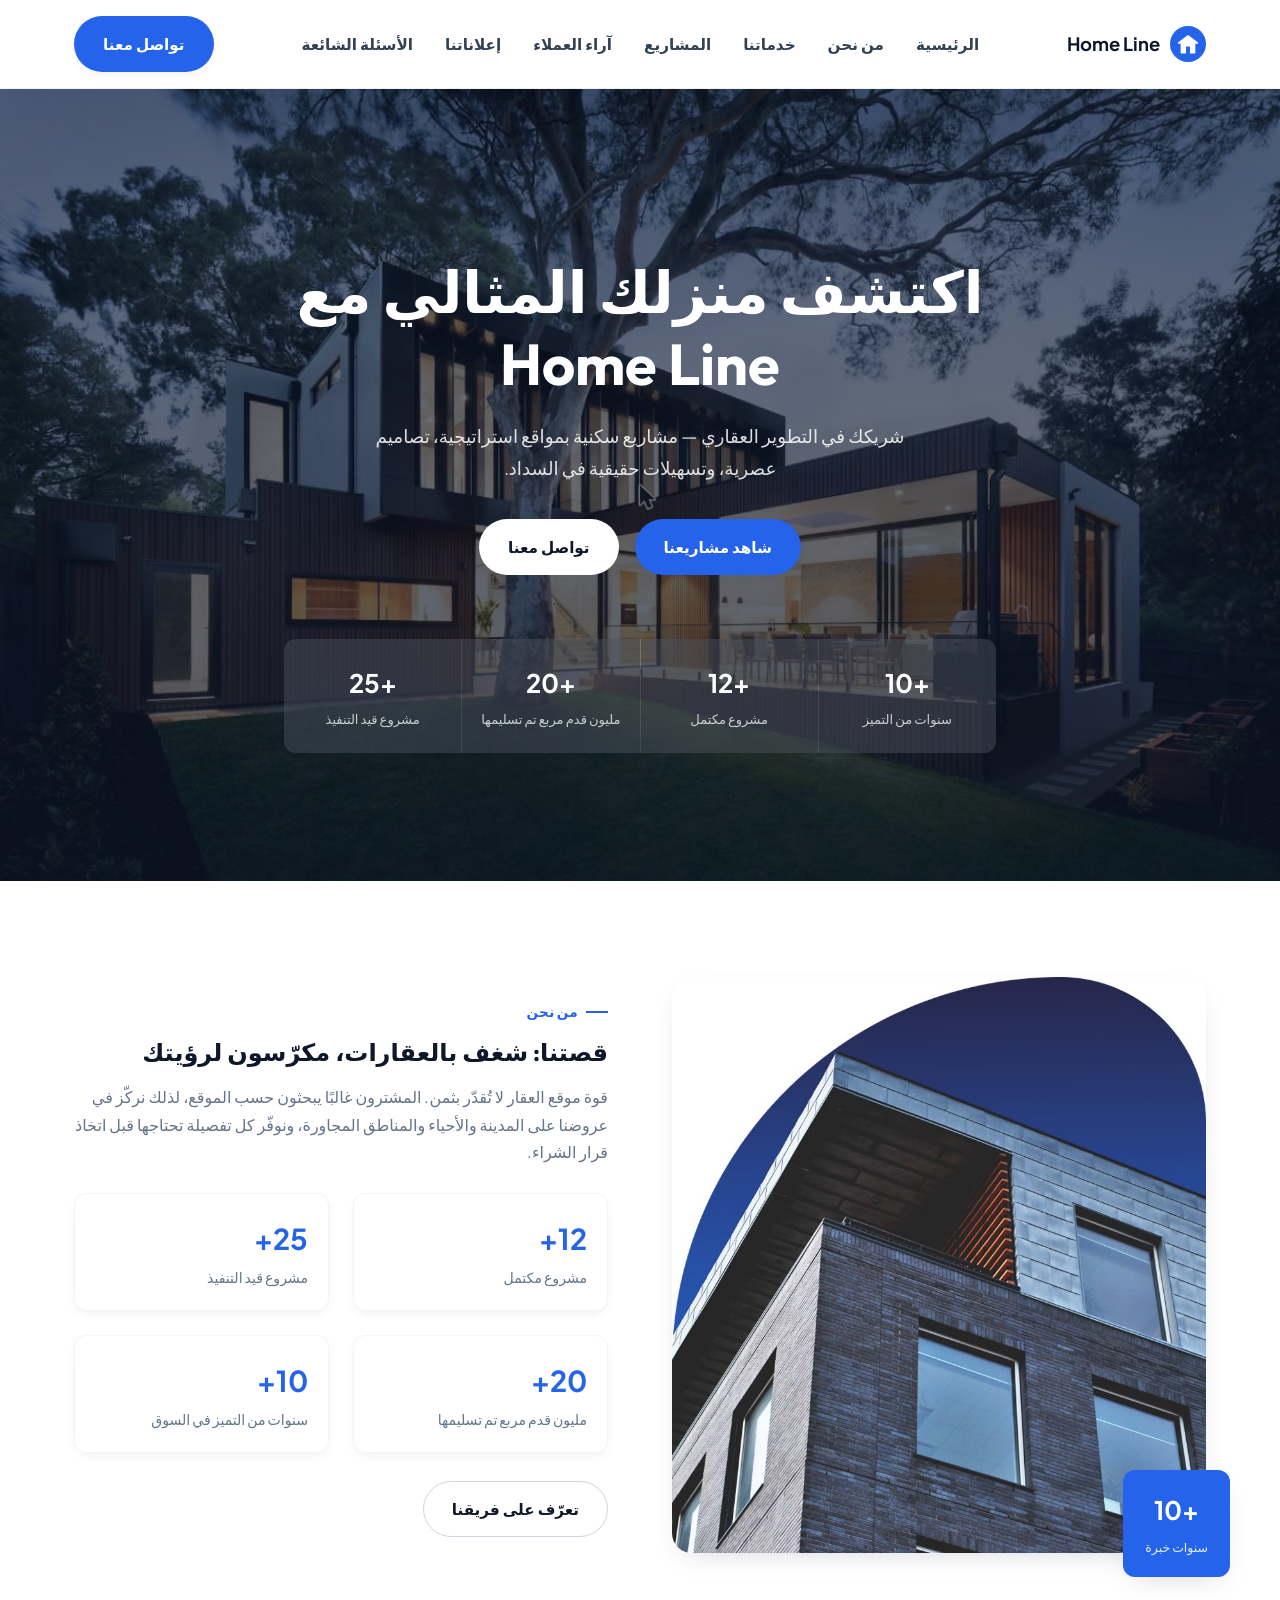
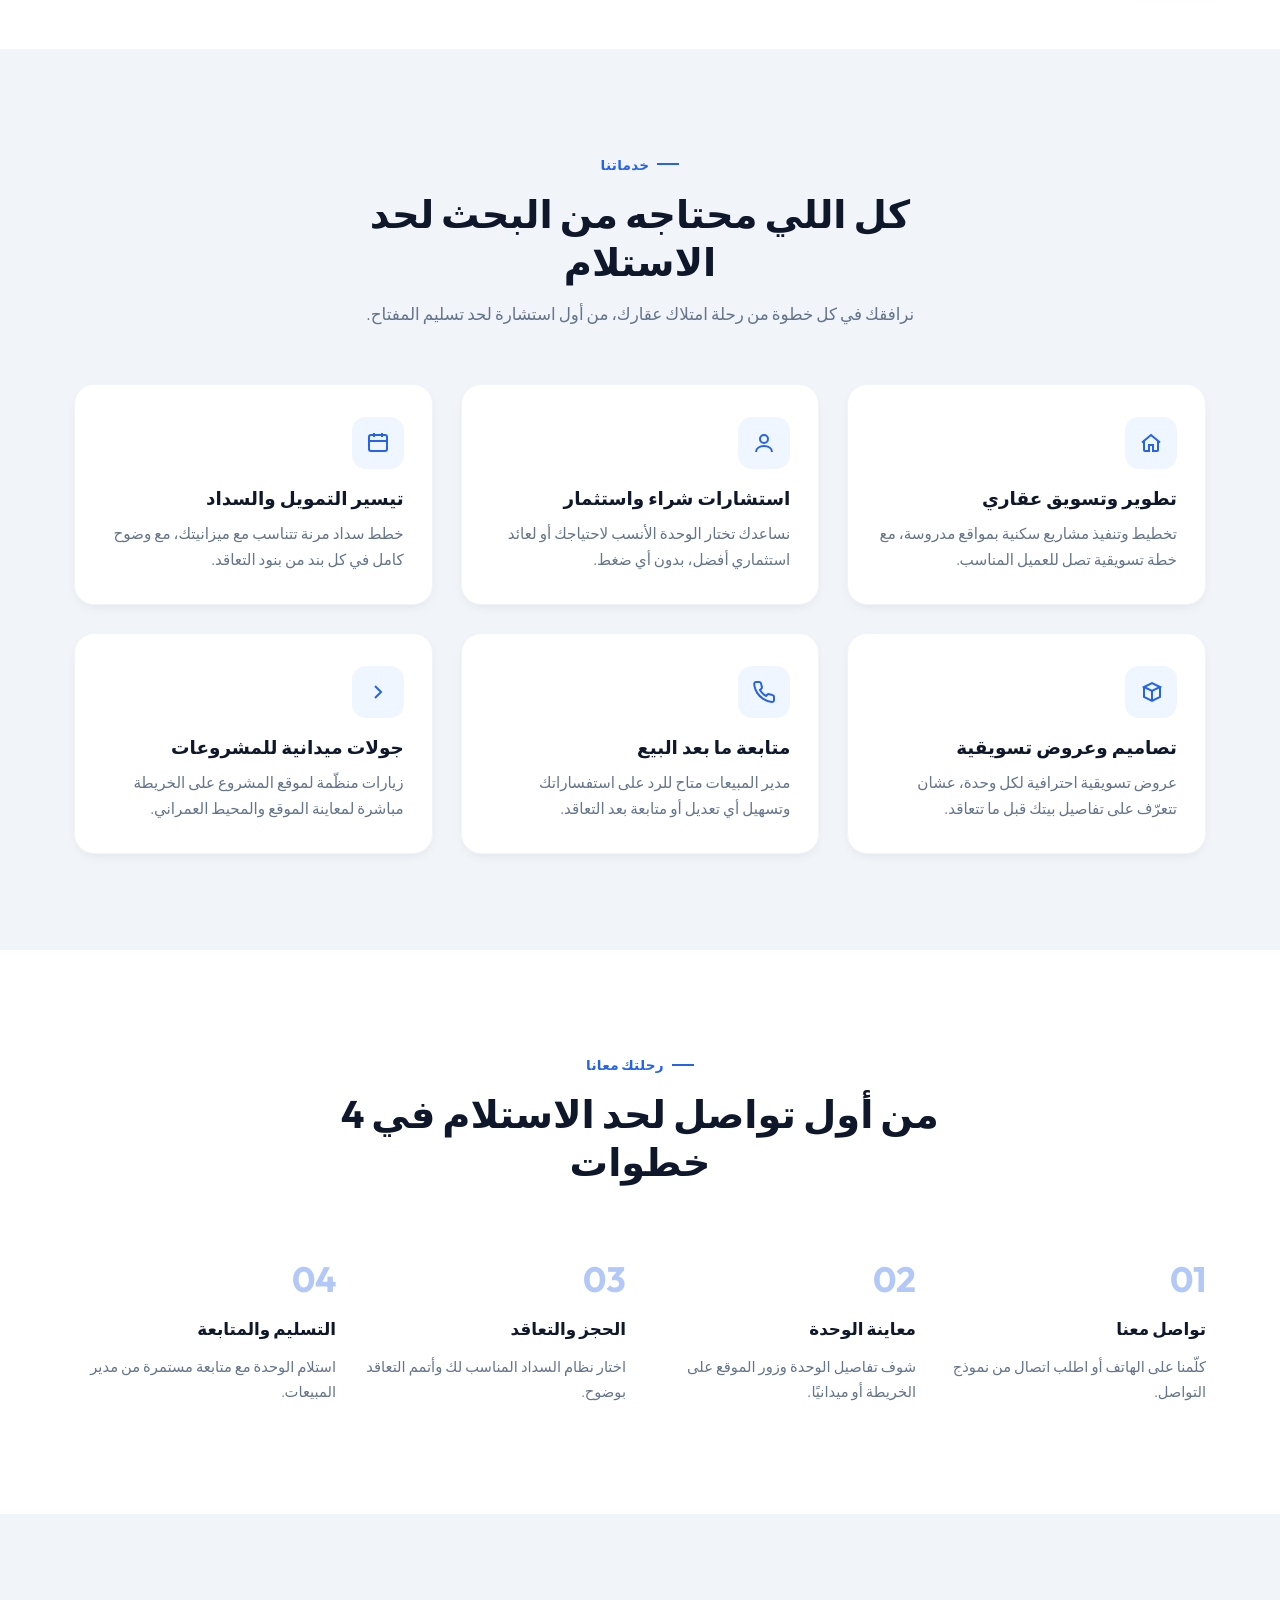
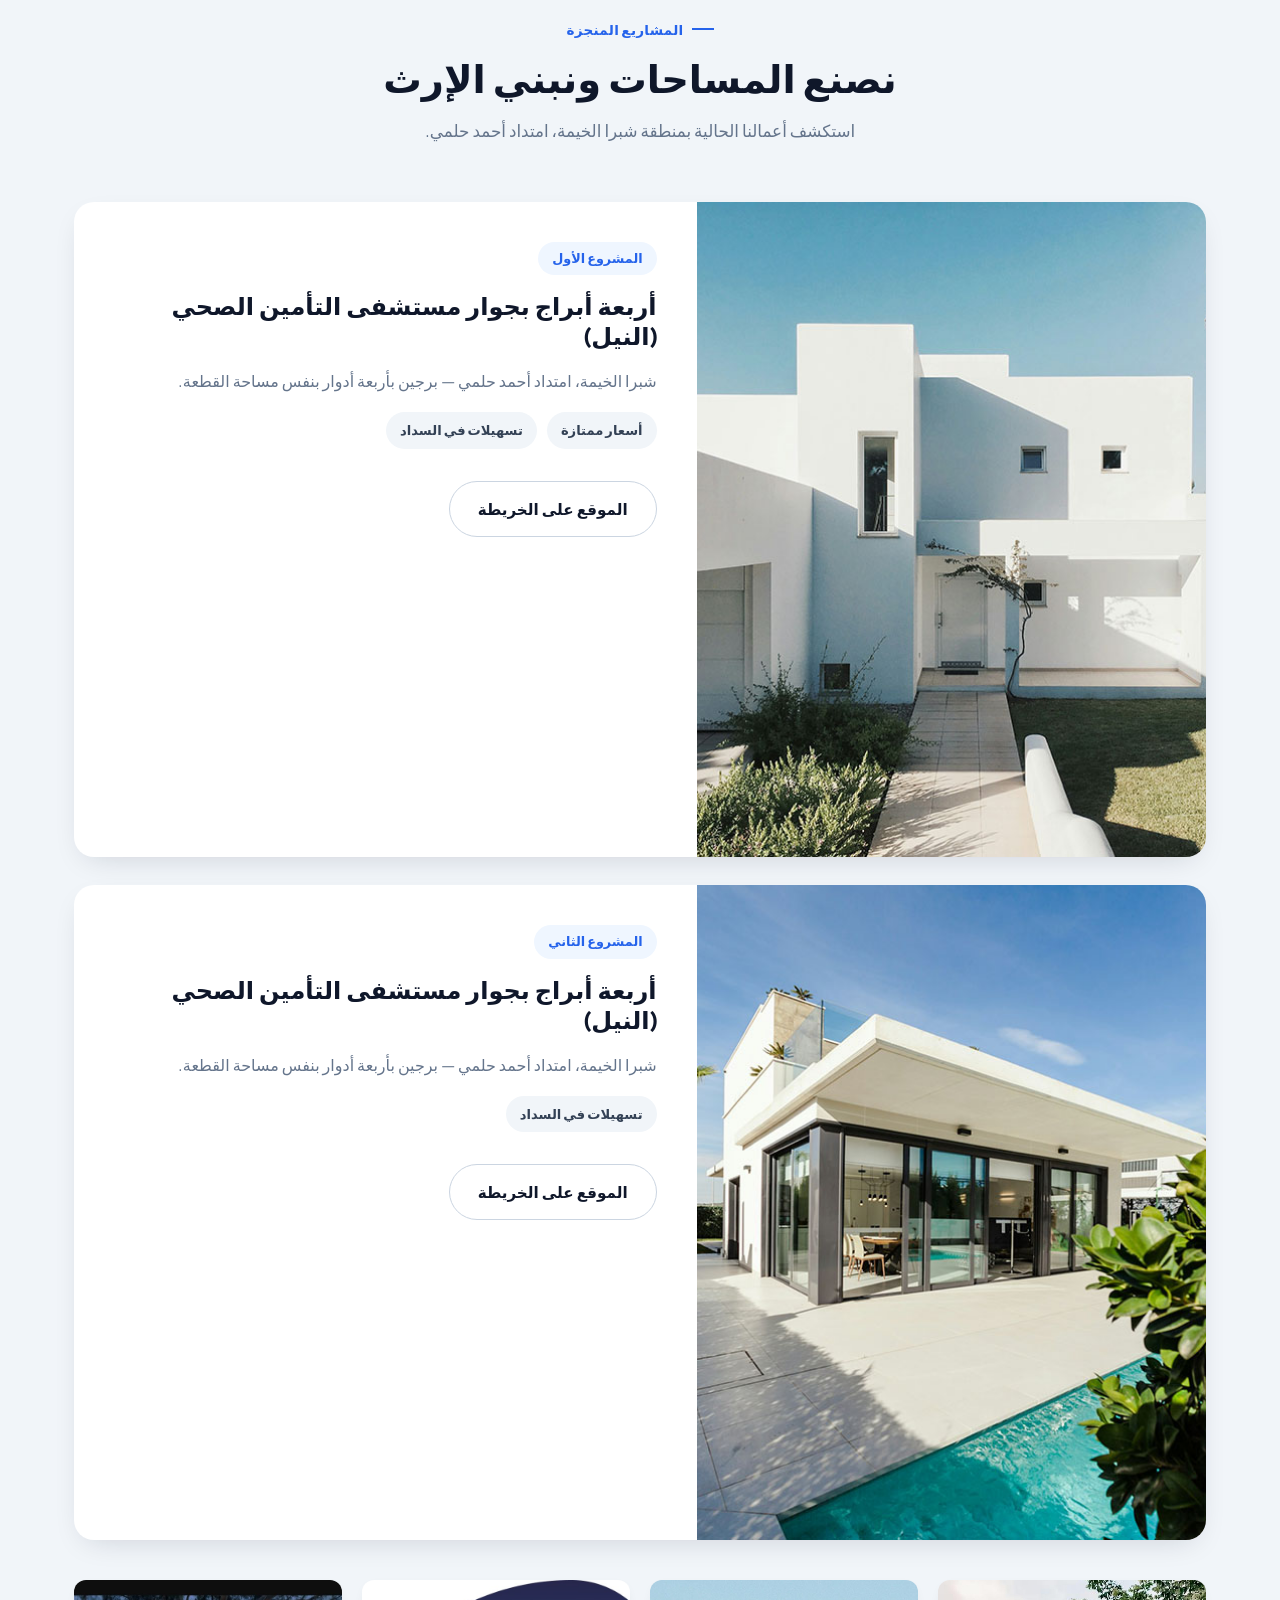
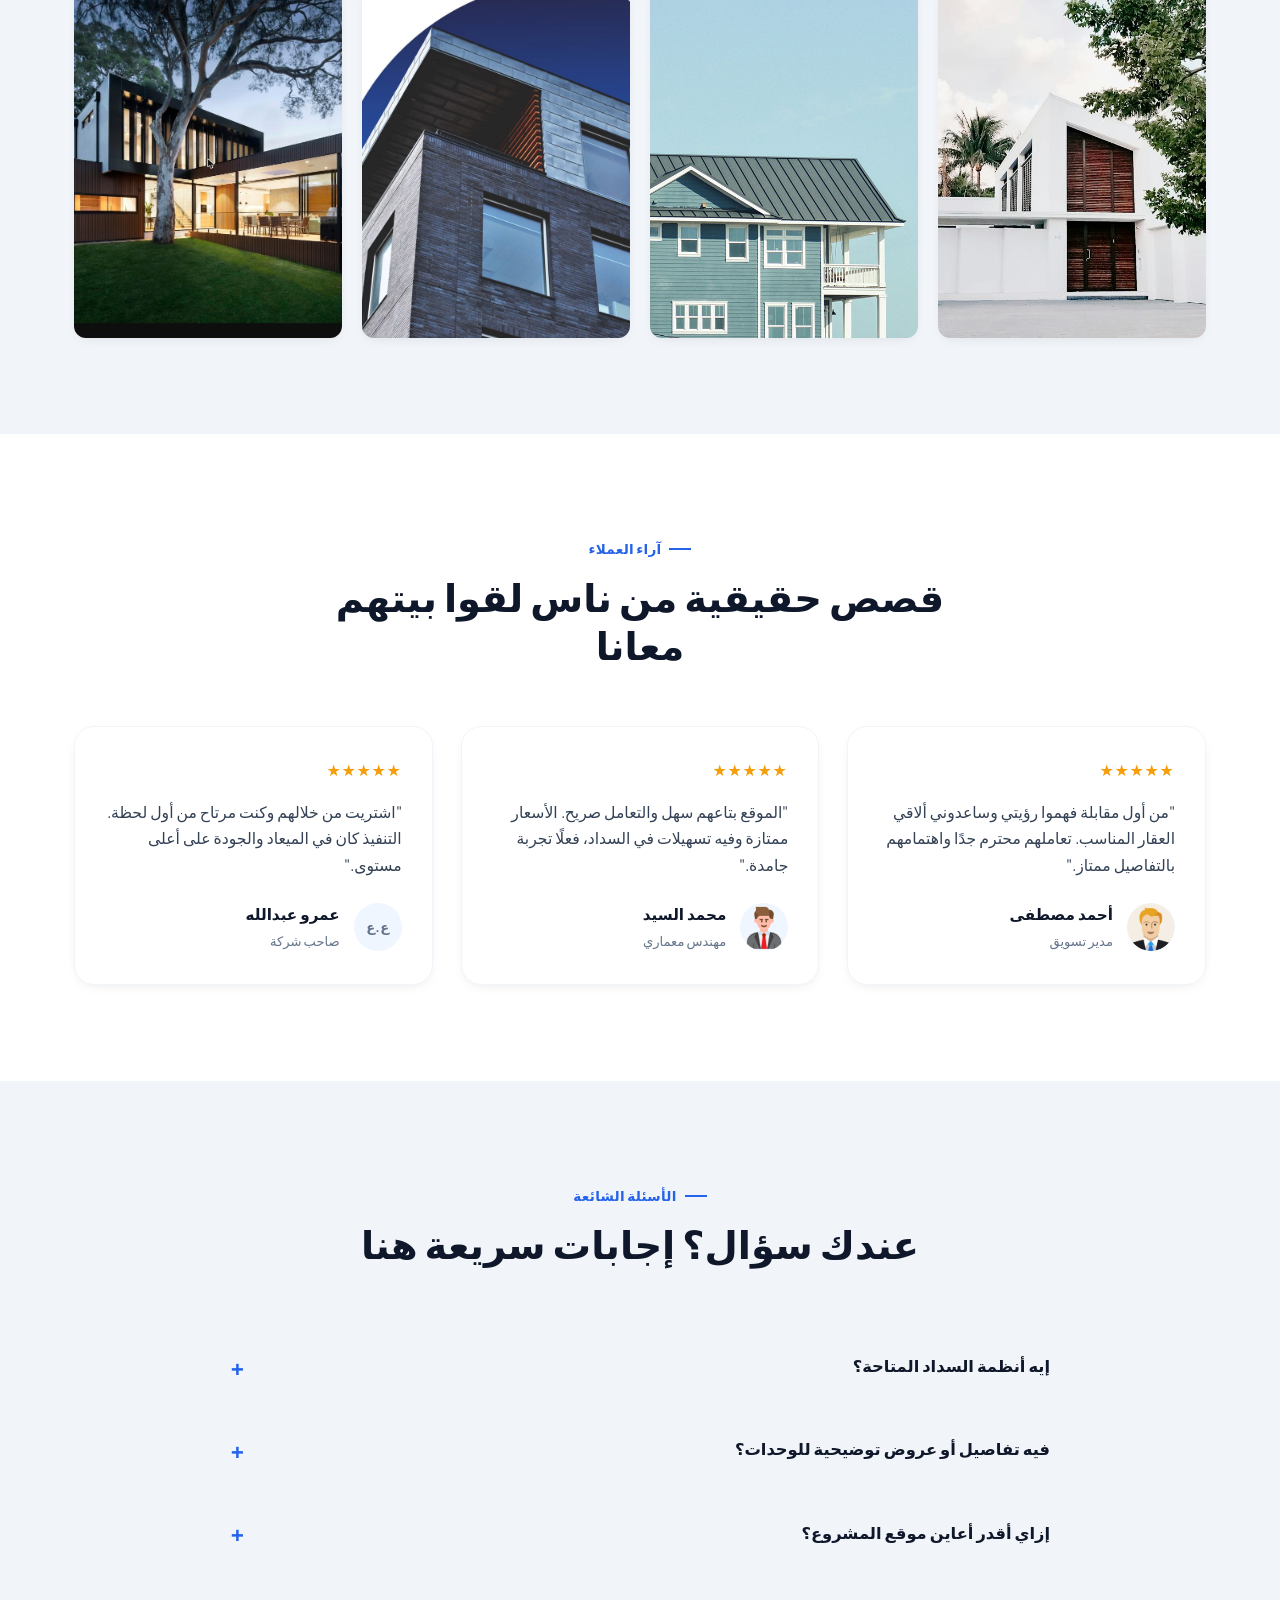
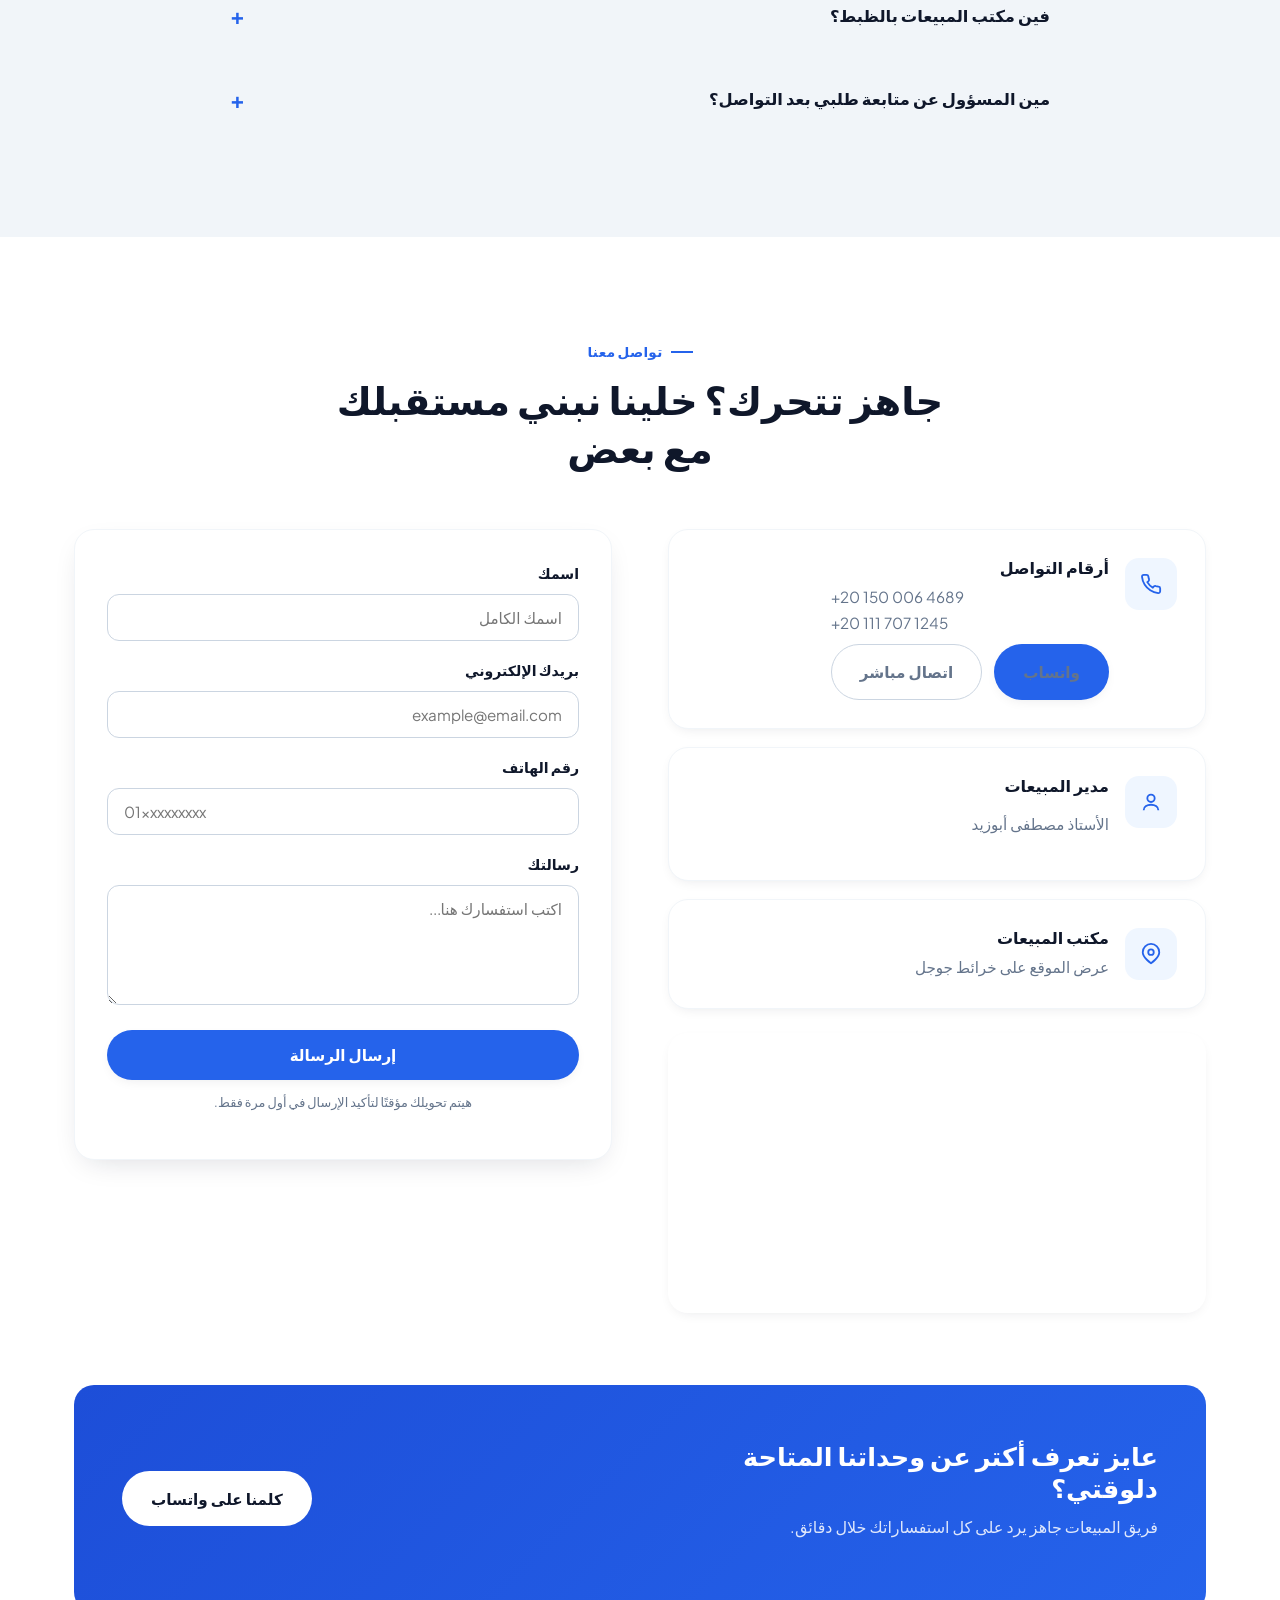
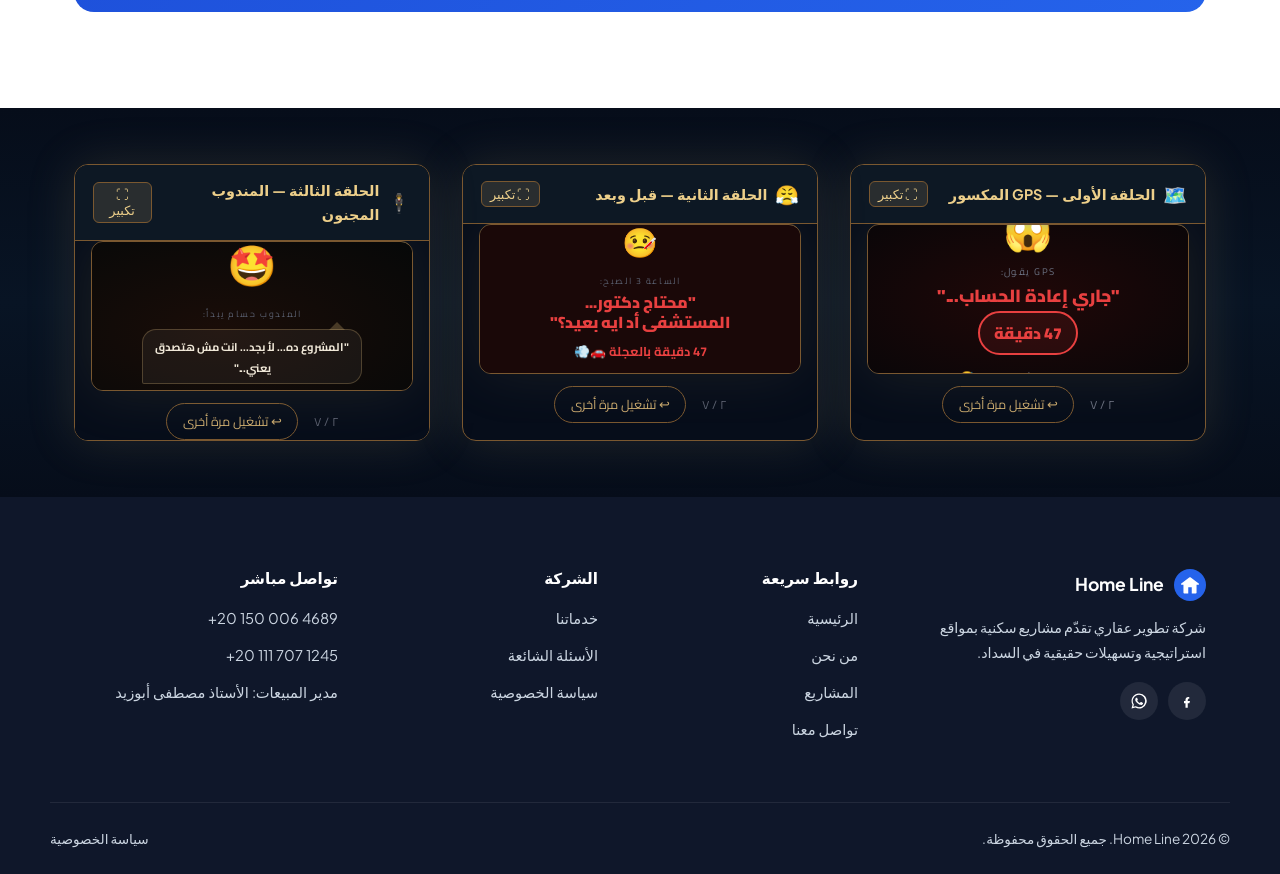
==== commit bdbdf352: "Add files via upload" ====
--- a/index.html
+++ b/index.html
@@ -325,38 +325,83 @@
 
 
 <!-- ══ إعلانات هوم لاين المتحركة ══ -->
-<section class="section" id="ads" style="background:linear-gradient(180deg,#060D1A 0%,#081424 50%,#060D1A 100%);padding:5rem 0;">
-  <div class="container">
-    <div class="section-head center" style="margin-bottom:2.5rem;">
-      <p class="section-label" style="color:#C9A96E;letter-spacing:.15em;font-size:.75rem;text-transform:uppercase;margin-bottom:.5em;">إعلانات تفاعلية</p>
-      <h2 class="section-title" style="color:#EDCF8A;">شوف الفرق بنفسك 😄</h2>
-      <p class="section-sub" style="color:#5A6070;max-width:520px;margin:.75em auto 0;">ثلاث قصص مضحكة... وحقيقية — اكتشف ليه هوم لاين مش بس شقة، ده قرار!</p>
-    </div>
-    <div style="display:grid;grid-template-columns:repeat(auto-fit,minmax(300px,1fr));gap:1.5rem;max-width:1100px;margin:0 auto;">
-      <div style="border-radius:12px;overflow:hidden;border:1px solid #7A5830;box-shadow:0 0 40px rgba(201,169,110,.1);">
-        <div style="background:#0D1824;padding:.75em 1em;display:flex;align-items:center;gap:.5em;border-bottom:1px solid #7A5830;">
-          <span style="font-size:1.1rem;">🗺️</span>
-          <span style="font-size:.85rem;font-weight:700;color:#EDCF8A;">الحلقة الأولى — GPS المكسور</span>
-        </div>
-        <iframe src="ad1_gps.html" style="width:100%;aspect-ratio:16/9;border:none;display:block;" title="إعلان GPS المكسور" loading="lazy"></iframe>
-      </div>
-      <div style="border-radius:12px;overflow:hidden;border:1px solid #7A5830;box-shadow:0 0 40px rgba(201,169,110,.1);">
-        <div style="background:#0D1824;padding:.75em 1em;display:flex;align-items:center;gap:.5em;border-bottom:1px solid #7A5830;">
-          <span style="font-size:1.1rem;">😤</span>
-          <span style="font-size:.85rem;font-weight:700;color:#EDCF8A;">الحلقة الثانية — قبل وبعد</span>
-        </div>
-        <iframe src="ad2_before_after.html" style="width:100%;aspect-ratio:16/9;border:none;display:block;" title="إعلان قبل وبعد" loading="lazy"></iframe>
-      </div>
-      <div style="border-radius:12px;overflow:hidden;border:1px solid #7A5830;box-shadow:0 0 40px rgba(201,169,110,.1);">
-        <div style="background:#0D1824;padding:.75em 1em;display:flex;align-items:center;gap:.5em;border-bottom:1px solid #7A5830;">
-          <span style="font-size:1.1rem;">🕴️</span>
-          <span style="font-size:.85rem;font-weight:700;color:#EDCF8A;">الحلقة الثالثة — المندوب المجنون</span>
-        </div>
-        <iframe src="ad3_salesman.html" style="width:100%;aspect-ratio:16/9;border:none;display:block;" title="إعلان المندوب المجنون" loading="lazy"></iframe>
-      </div>
-    </div>
-  </div>
-</section>
+<!-- Fullscreen overlay modal -->
+<div id="adModal" onclick="closeAdModal()" style="display:none;position:fixed;inset:0;z-index:9999;background:rgba(4,8,20,.96);align-items:center;justify-content:center;cursor:zoom-out;">
+  <div onclick="event.stopPropagation()" style="position:relative;width:min(92vw,1100px);aspect-ratio:16/9;">
+    <iframe id="modalFrame" src="" style="width:100%;height:100%;border:none;border-radius:12px;" allowfullscreen></iframe>
+    <button onclick="closeAdModal()" title="إغلاق" style="position:absolute;top:-14px;left:-14px;width:34px;height:34px;border-radius:50%;background:#C9A96E;color:#060D1A;border:none;font-size:1.1rem;cursor:pointer;font-weight:900;line-height:1;display:flex;align-items:center;justify-content:center;box-shadow:0 2px 12px rgba(0,0,0,.5);">✕</button>
+  </div>
+</div>
+
+<section class="section" id="ads" style="background:linear-gradient(180deg,#060D1A 0%,#081424 50%,#060D1A 100%);padding:3.5rem 0;">
+  <div class="container">
+    <div style="display:grid;grid-template-columns:repeat(auto-fit,minmax(340px,1fr));gap:2rem;max-width:1200px;margin:0 auto;">
+
+      <!-- Ad 1 -->
+      <div style="border-radius:14px;overflow:hidden;border:1px solid #7A5830;box-shadow:0 0 50px rgba(201,169,110,.15);background:#060D1A;">
+        <div style="background:#0D1824;padding:.8em 1.1em;display:flex;align-items:center;justify-content:space-between;border-bottom:1px solid #7A5830;">
+          <div style="display:flex;align-items:center;gap:.5em;">
+            <span style="font-size:1.2rem;">🗺️</span>
+            <span style="font-size:.9rem;font-weight:700;color:#EDCF8A;">الحلقة الأولى — GPS المكسور</span>
+          </div>
+          <button onclick="openAdModal('ad1_gps.html')" title="تكبير" style="background:rgba(201,169,110,.15);border:1px solid #7A5830;color:#EDCF8A;border-radius:6px;padding:.3em .65em;cursor:pointer;font-size:.8rem;transition:background .2s;" onmouseover="this.style.background='rgba(201,169,110,.3)'" onmouseout="this.style.background='rgba(201,169,110,.15)'">⛶ تكبير</button>
+        </div>
+        <div style="position:relative;cursor:zoom-in;" onclick="openAdModal('ad1_gps.html')">
+          <iframe src="ad1_gps.html" style="width:100%;aspect-ratio:16/9;border:none;display:block;pointer-events:none;" title="إعلان GPS المكسور"></iframe>
+          <div style="position:absolute;inset:0;"></div>
+        </div>
+      </div>
+
+      <!-- Ad 2 -->
+      <div style="border-radius:14px;overflow:hidden;border:1px solid #7A5830;box-shadow:0 0 50px rgba(201,169,110,.15);background:#060D1A;">
+        <div style="background:#0D1824;padding:.8em 1.1em;display:flex;align-items:center;justify-content:space-between;border-bottom:1px solid #7A5830;">
+          <div style="display:flex;align-items:center;gap:.5em;">
+            <span style="font-size:1.2rem;">😤</span>
+            <span style="font-size:.9rem;font-weight:700;color:#EDCF8A;">الحلقة الثانية — قبل وبعد</span>
+          </div>
+          <button onclick="openAdModal('ad2_before_after.html')" title="تكبير" style="background:rgba(201,169,110,.15);border:1px solid #7A5830;color:#EDCF8A;border-radius:6px;padding:.3em .65em;cursor:pointer;font-size:.8rem;transition:background .2s;" onmouseover="this.style.background='rgba(201,169,110,.3)'" onmouseout="this.style.background='rgba(201,169,110,.15)'">⛶ تكبير</button>
+        </div>
+        <div style="position:relative;cursor:zoom-in;" onclick="openAdModal('ad2_before_after.html')">
+          <iframe src="ad2_before_after.html" style="width:100%;aspect-ratio:16/9;border:none;display:block;pointer-events:none;" title="إعلان قبل وبعد"></iframe>
+          <div style="position:absolute;inset:0;"></div>
+        </div>
+      </div>
+
+      <!-- Ad 3 -->
+      <div style="border-radius:14px;overflow:hidden;border:1px solid #7A5830;box-shadow:0 0 50px rgba(201,169,110,.15);background:#060D1A;">
+        <div style="background:#0D1824;padding:.8em 1.1em;display:flex;align-items:center;justify-content:space-between;border-bottom:1px solid #7A5830;">
+          <div style="display:flex;align-items:center;gap:.5em;">
+            <span style="font-size:1.2rem;">🕴️</span>
+            <span style="font-size:.9rem;font-weight:700;color:#EDCF8A;">الحلقة الثالثة — المندوب المجنون</span>
+          </div>
+          <button onclick="openAdModal('ad3_salesman.html')" title="تكبير" style="background:rgba(201,169,110,.15);border:1px solid #7A5830;color:#EDCF8A;border-radius:6px;padding:.3em .65em;cursor:pointer;font-size:.8rem;transition:background .2s;" onmouseover="this.style.background='rgba(201,169,110,.3)'" onmouseout="this.style.background='rgba(201,169,110,.15)'">⛶ تكبير</button>
+        </div>
+        <div style="position:relative;cursor:zoom-in;" onclick="openAdModal('ad3_salesman.html')">
+          <iframe src="ad3_salesman.html" style="width:100%;aspect-ratio:16/9;border:none;display:block;pointer-events:none;" title="إعلان المندوب المجنون"></iframe>
+          <div style="position:absolute;inset:0;"></div>
+        </div>
+      </div>
+
+    </div>
+  </div>
+</section>
+<script>
+function openAdModal(src){
+  var m=document.getElementById('adModal');
+  var f=document.getElementById('modalFrame');
+  f.src=src;
+  m.style.display='flex';
+  document.body.style.overflow='hidden';
+}
+function closeAdModal(){
+  var m=document.getElementById('adModal');
+  var f=document.getElementById('modalFrame');
+  f.src='';
+  m.style.display='none';
+  document.body.style.overflow='';
+}
+document.addEventListener('keydown',function(e){if(e.key==='Escape')closeAdModal();});
+</script>
 
 <footer class="site-footer">
   <div class="container footer-grid">
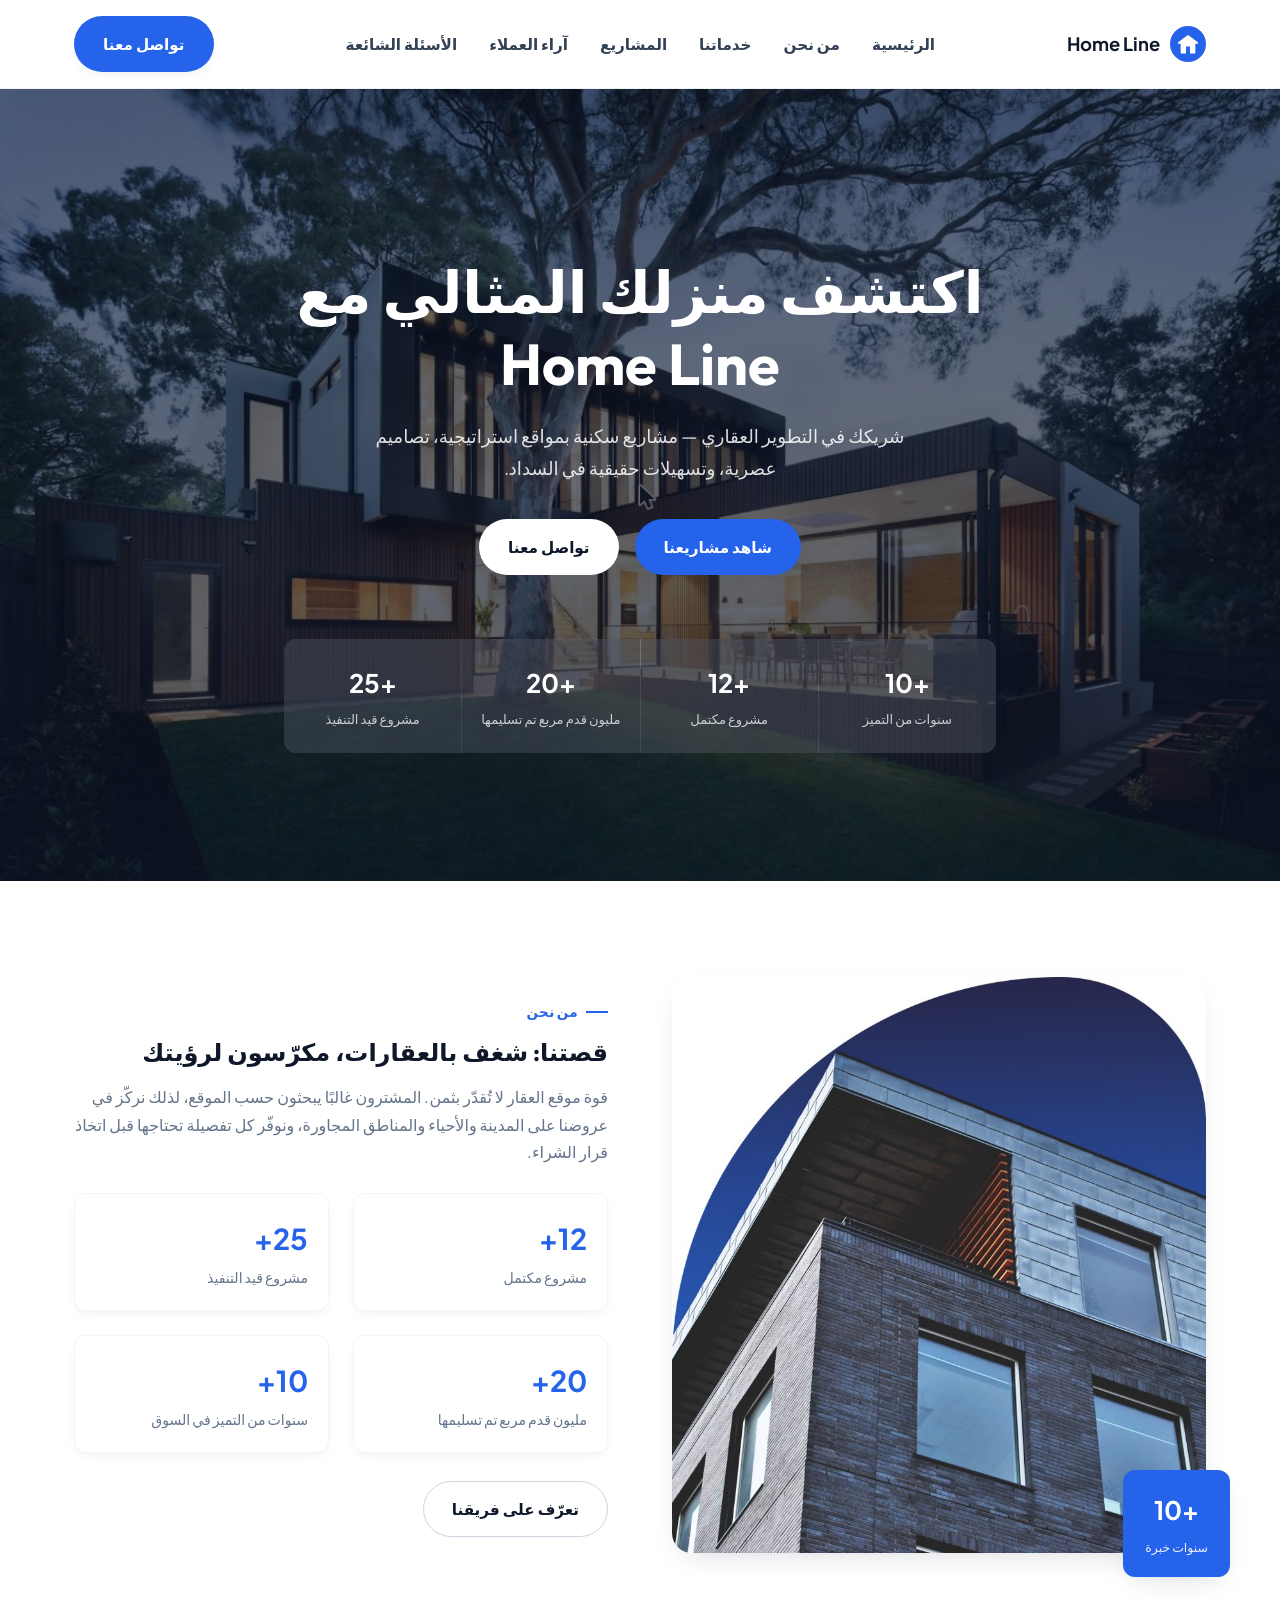
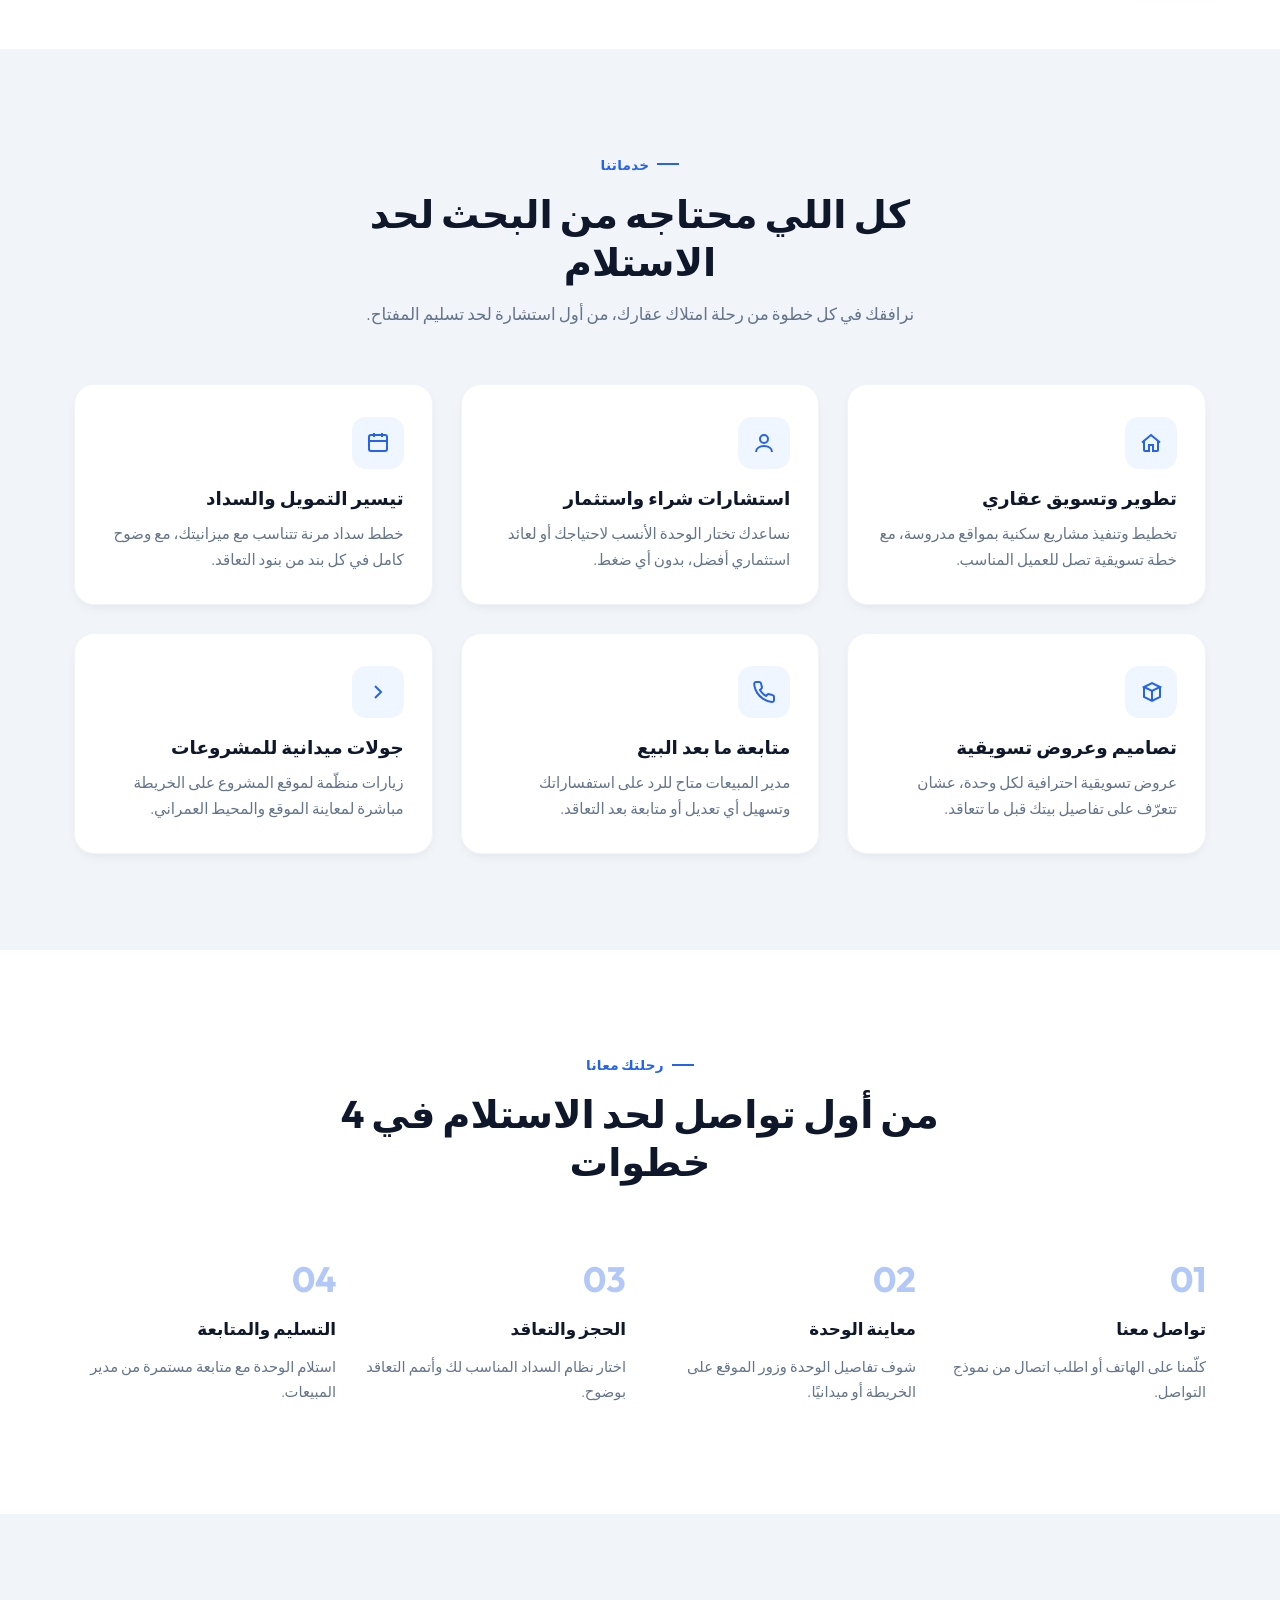
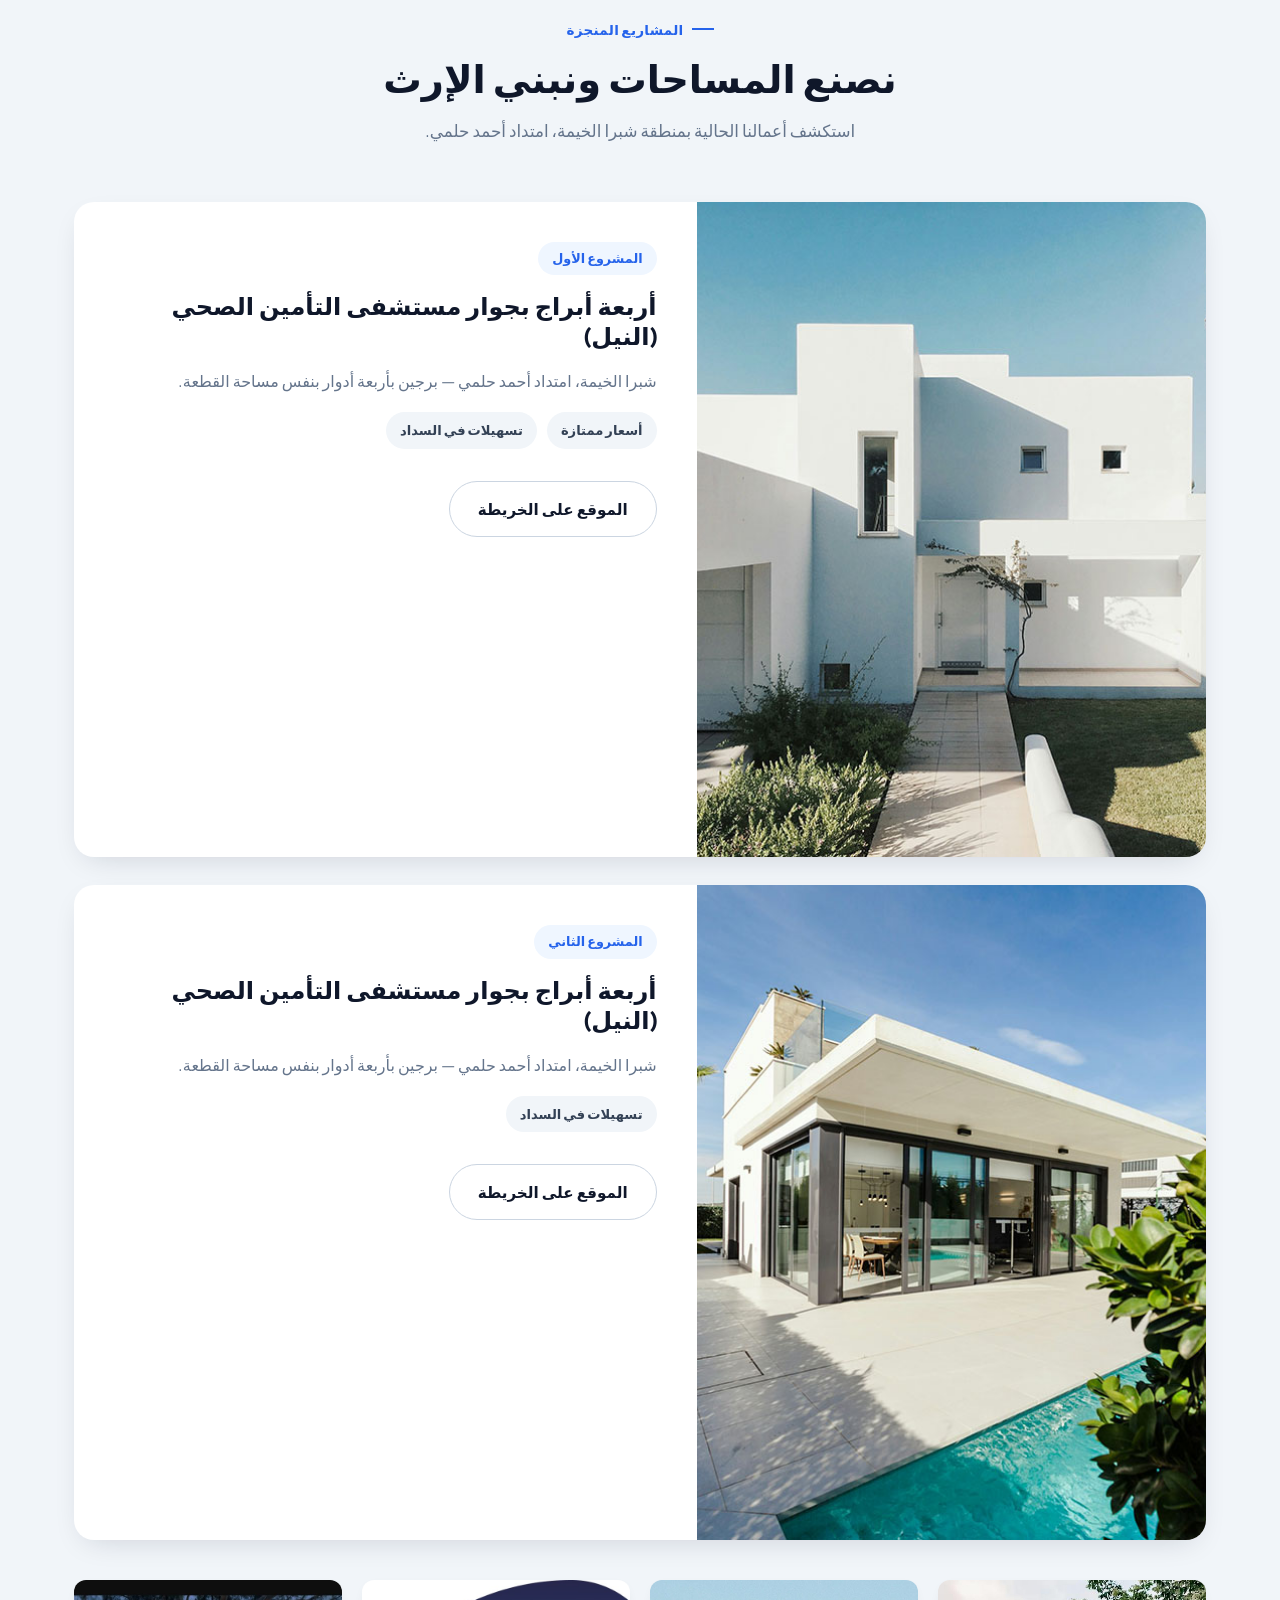
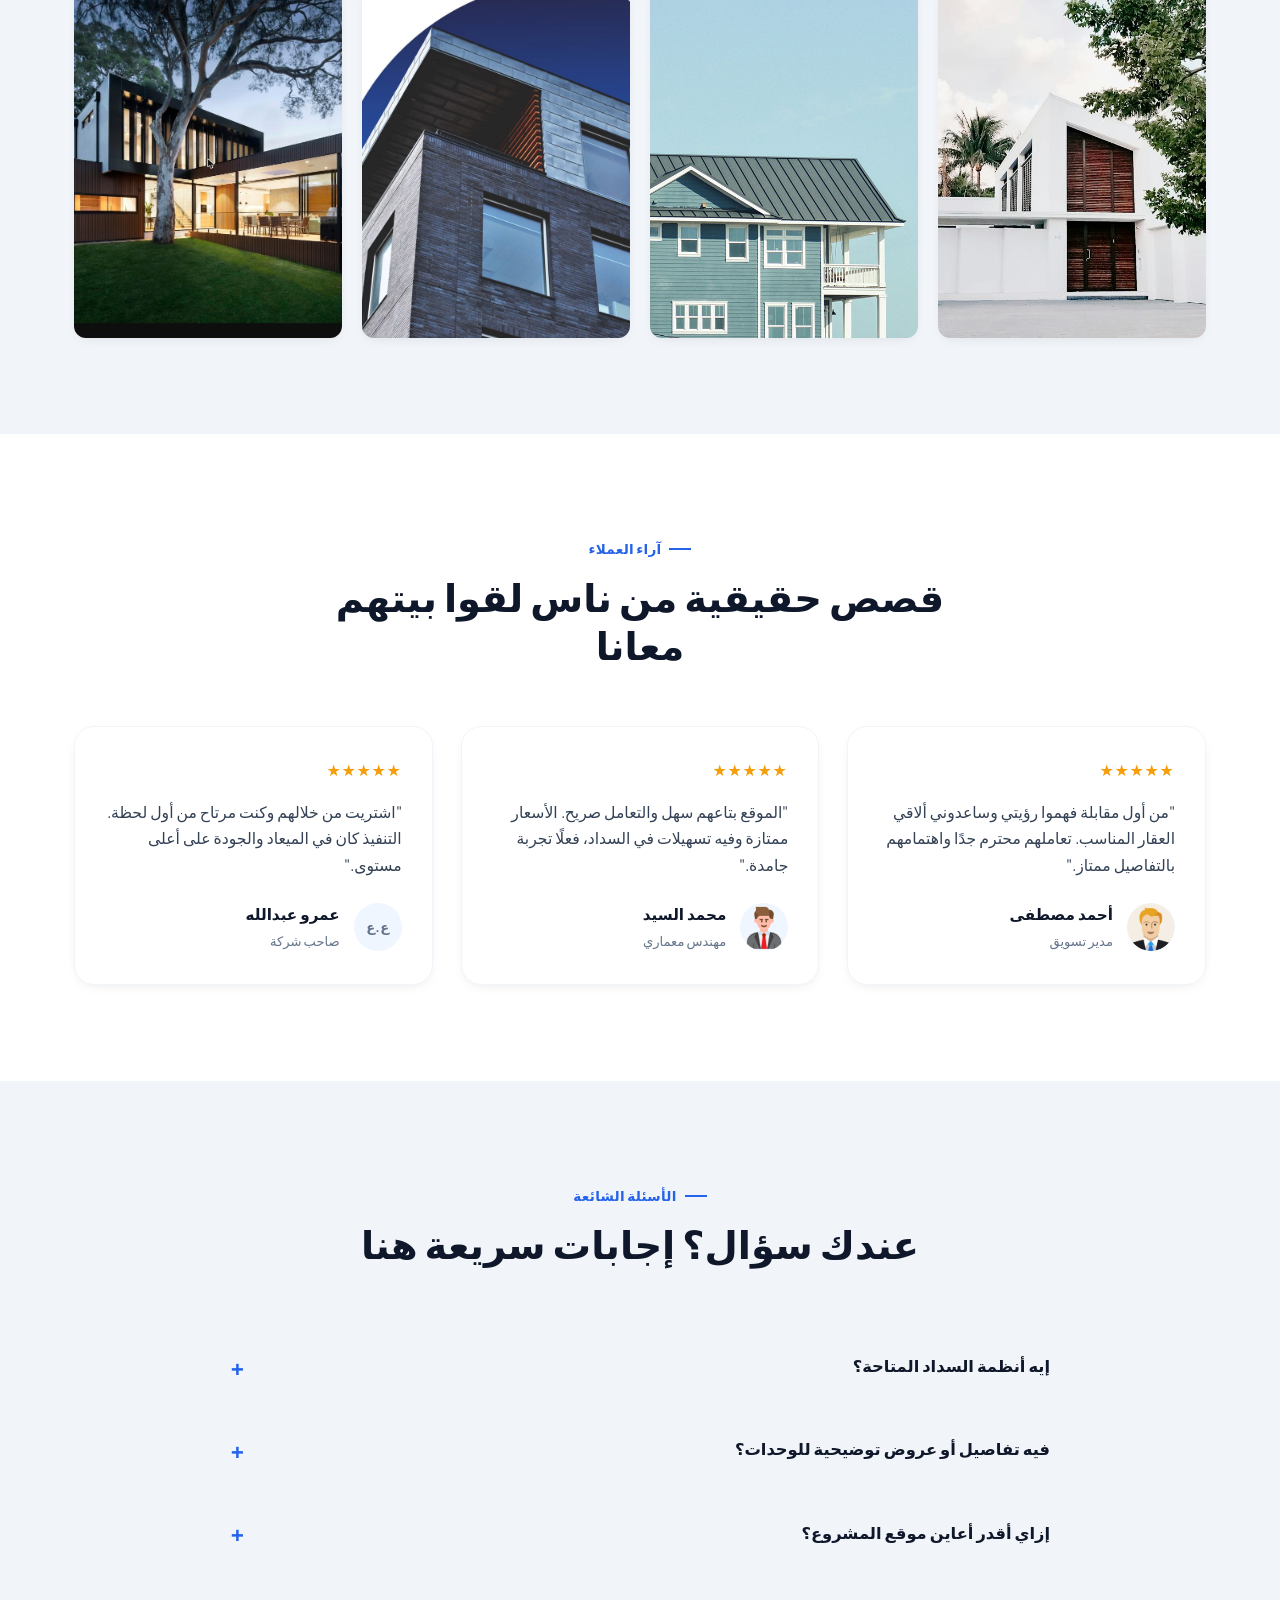
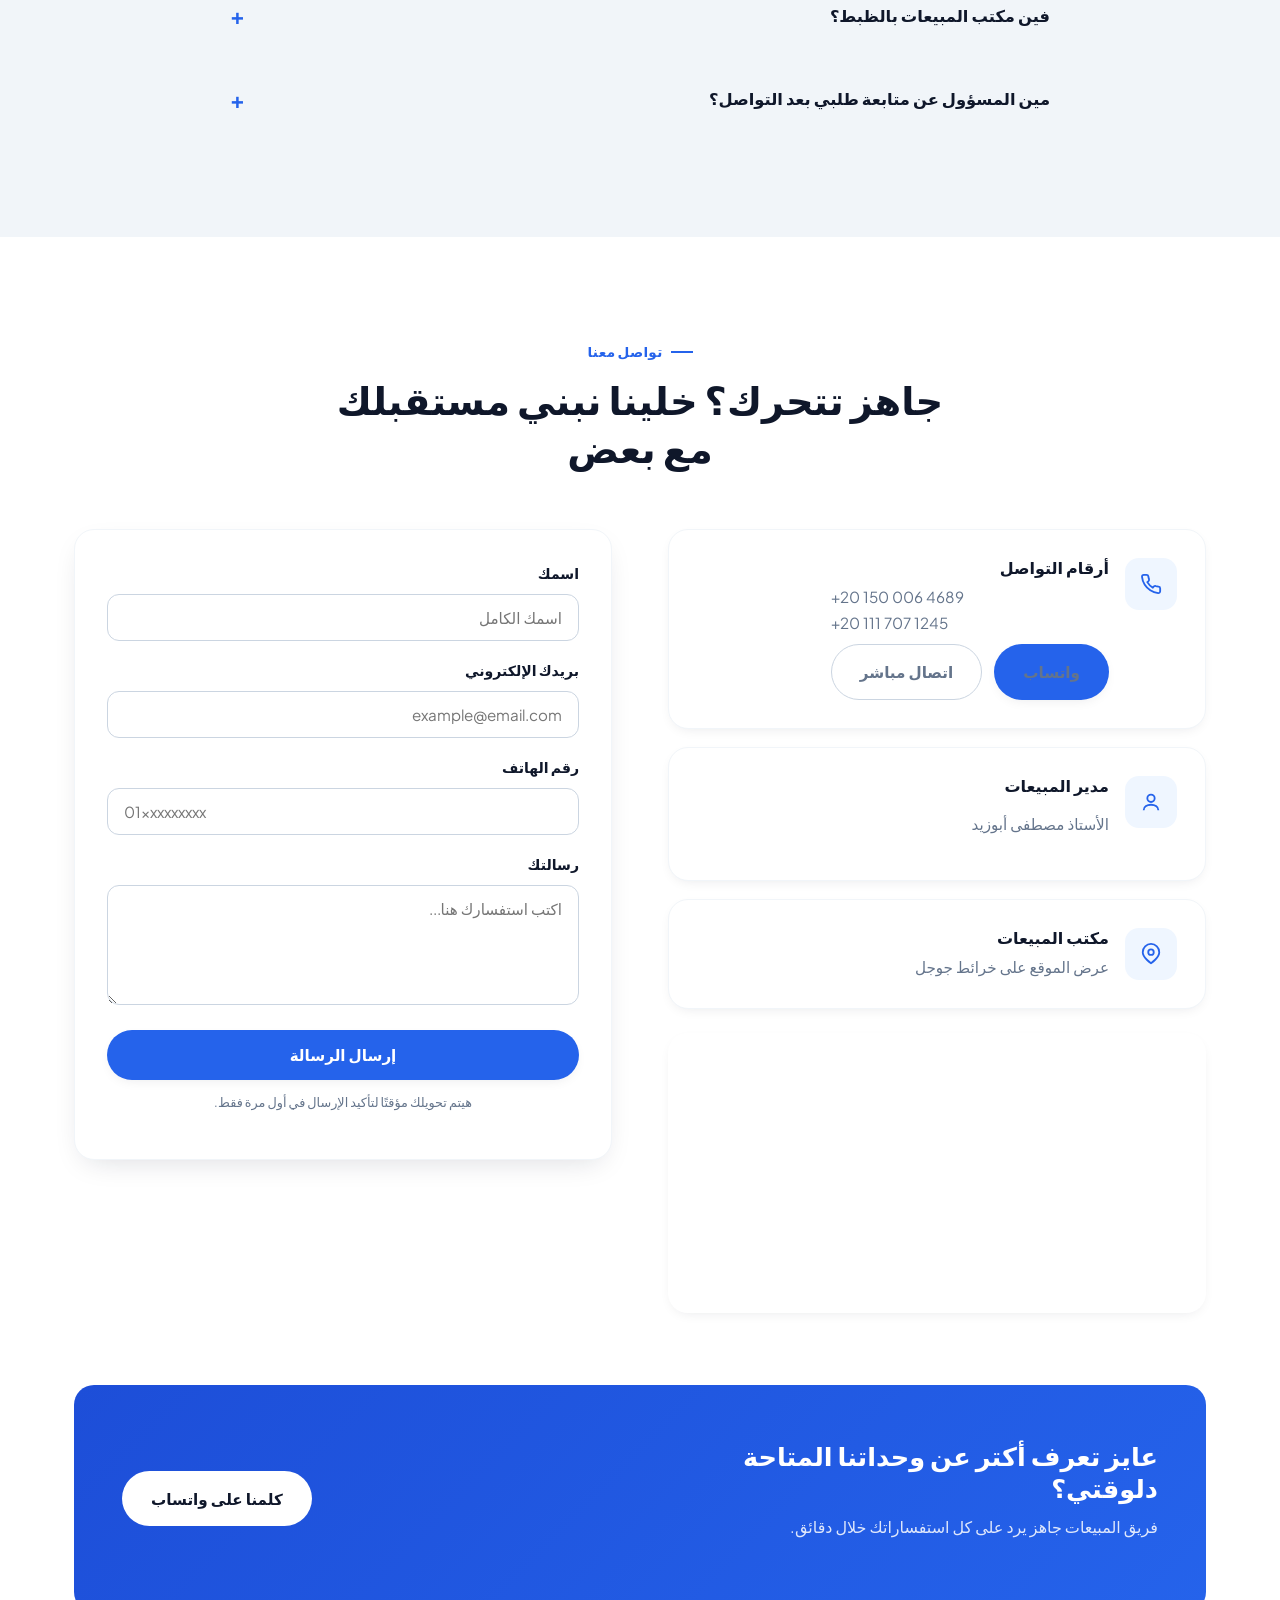
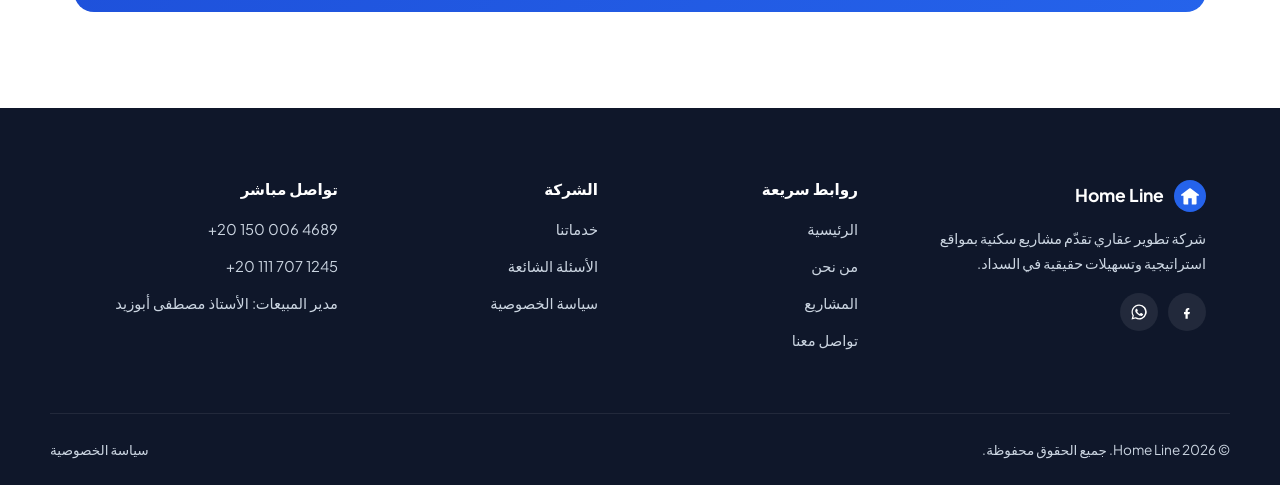
==== commit e1e68407: "Add files via upload" ====
--- a/index.html
+++ b/index.html
@@ -26,7 +26,6 @@
       <li><a href="#services">خدماتنا</a></li>
       <li><a href="#projects">المشاريع</a></li>
       <li><a href="#testimonials">آراء العملاء</a></li>
-      <li><a href="#ads">إعلاناتنا</a></li>
       <li><a href="#faq">الأسئلة الشائعة</a></li>
     </ul>
     <div class="nav-actions">
@@ -322,87 +321,6 @@
     </div>
   </div>
 </section>
-
-
-<!-- ══ إعلانات هوم لاين المتحركة ══ -->
-<!-- Fullscreen overlay modal -->
-<div id="adModal" onclick="closeAdModal()" style="display:none;position:fixed;inset:0;z-index:9999;background:rgba(4,8,20,.96);align-items:center;justify-content:center;cursor:zoom-out;">
-  <div onclick="event.stopPropagation()" style="position:relative;width:min(92vw,1100px);aspect-ratio:16/9;">
-    <iframe id="modalFrame" src="" style="width:100%;height:100%;border:none;border-radius:12px;" allowfullscreen></iframe>
-    <button onclick="closeAdModal()" title="إغلاق" style="position:absolute;top:-14px;left:-14px;width:34px;height:34px;border-radius:50%;background:#C9A96E;color:#060D1A;border:none;font-size:1.1rem;cursor:pointer;font-weight:900;line-height:1;display:flex;align-items:center;justify-content:center;box-shadow:0 2px 12px rgba(0,0,0,.5);">✕</button>
-  </div>
-</div>
-
-<section class="section" id="ads" style="background:linear-gradient(180deg,#060D1A 0%,#081424 50%,#060D1A 100%);padding:3.5rem 0;">
-  <div class="container">
-    <div style="display:grid;grid-template-columns:repeat(auto-fit,minmax(340px,1fr));gap:2rem;max-width:1200px;margin:0 auto;">
-
-      <!-- Ad 1 -->
-      <div style="border-radius:14px;overflow:hidden;border:1px solid #7A5830;box-shadow:0 0 50px rgba(201,169,110,.15);background:#060D1A;">
-        <div style="background:#0D1824;padding:.8em 1.1em;display:flex;align-items:center;justify-content:space-between;border-bottom:1px solid #7A5830;">
-          <div style="display:flex;align-items:center;gap:.5em;">
-            <span style="font-size:1.2rem;">🗺️</span>
-            <span style="font-size:.9rem;font-weight:700;color:#EDCF8A;">الحلقة الأولى — GPS المكسور</span>
-          </div>
-          <button onclick="openAdModal('ad1_gps.html')" title="تكبير" style="background:rgba(201,169,110,.15);border:1px solid #7A5830;color:#EDCF8A;border-radius:6px;padding:.3em .65em;cursor:pointer;font-size:.8rem;transition:background .2s;" onmouseover="this.style.background='rgba(201,169,110,.3)'" onmouseout="this.style.background='rgba(201,169,110,.15)'">⛶ تكبير</button>
-        </div>
-        <div style="position:relative;cursor:zoom-in;" onclick="openAdModal('ad1_gps.html')">
-          <iframe src="ad1_gps.html" style="width:100%;aspect-ratio:16/9;border:none;display:block;pointer-events:none;" title="إعلان GPS المكسور"></iframe>
-          <div style="position:absolute;inset:0;"></div>
-        </div>
-      </div>
-
-      <!-- Ad 2 -->
-      <div style="border-radius:14px;overflow:hidden;border:1px solid #7A5830;box-shadow:0 0 50px rgba(201,169,110,.15);background:#060D1A;">
-        <div style="background:#0D1824;padding:.8em 1.1em;display:flex;align-items:center;justify-content:space-between;border-bottom:1px solid #7A5830;">
-          <div style="display:flex;align-items:center;gap:.5em;">
-            <span style="font-size:1.2rem;">😤</span>
-            <span style="font-size:.9rem;font-weight:700;color:#EDCF8A;">الحلقة الثانية — قبل وبعد</span>
-          </div>
-          <button onclick="openAdModal('ad2_before_after.html')" title="تكبير" style="background:rgba(201,169,110,.15);border:1px solid #7A5830;color:#EDCF8A;border-radius:6px;padding:.3em .65em;cursor:pointer;font-size:.8rem;transition:background .2s;" onmouseover="this.style.background='rgba(201,169,110,.3)'" onmouseout="this.style.background='rgba(201,169,110,.15)'">⛶ تكبير</button>
-        </div>
-        <div style="position:relative;cursor:zoom-in;" onclick="openAdModal('ad2_before_after.html')">
-          <iframe src="ad2_before_after.html" style="width:100%;aspect-ratio:16/9;border:none;display:block;pointer-events:none;" title="إعلان قبل وبعد"></iframe>
-          <div style="position:absolute;inset:0;"></div>
-        </div>
-      </div>
-
-      <!-- Ad 3 -->
-      <div style="border-radius:14px;overflow:hidden;border:1px solid #7A5830;box-shadow:0 0 50px rgba(201,169,110,.15);background:#060D1A;">
-        <div style="background:#0D1824;padding:.8em 1.1em;display:flex;align-items:center;justify-content:space-between;border-bottom:1px solid #7A5830;">
-          <div style="display:flex;align-items:center;gap:.5em;">
-            <span style="font-size:1.2rem;">🕴️</span>
-            <span style="font-size:.9rem;font-weight:700;color:#EDCF8A;">الحلقة الثالثة — المندوب المجنون</span>
-          </div>
-          <button onclick="openAdModal('ad3_salesman.html')" title="تكبير" style="background:rgba(201,169,110,.15);border:1px solid #7A5830;color:#EDCF8A;border-radius:6px;padding:.3em .65em;cursor:pointer;font-size:.8rem;transition:background .2s;" onmouseover="this.style.background='rgba(201,169,110,.3)'" onmouseout="this.style.background='rgba(201,169,110,.15)'">⛶ تكبير</button>
-        </div>
-        <div style="position:relative;cursor:zoom-in;" onclick="openAdModal('ad3_salesman.html')">
-          <iframe src="ad3_salesman.html" style="width:100%;aspect-ratio:16/9;border:none;display:block;pointer-events:none;" title="إعلان المندوب المجنون"></iframe>
-          <div style="position:absolute;inset:0;"></div>
-        </div>
-      </div>
-
-    </div>
-  </div>
-</section>
-<script>
-function openAdModal(src){
-  var m=document.getElementById('adModal');
-  var f=document.getElementById('modalFrame');
-  f.src=src;
-  m.style.display='flex';
-  document.body.style.overflow='hidden';
-}
-function closeAdModal(){
-  var m=document.getElementById('adModal');
-  var f=document.getElementById('modalFrame');
-  f.src='';
-  m.style.display='none';
-  document.body.style.overflow='';
-}
-document.addEventListener('keydown',function(e){if(e.key==='Escape')closeAdModal();});
-</script>
-
 <footer class="site-footer">
   <div class="container footer-grid">
     <div>
